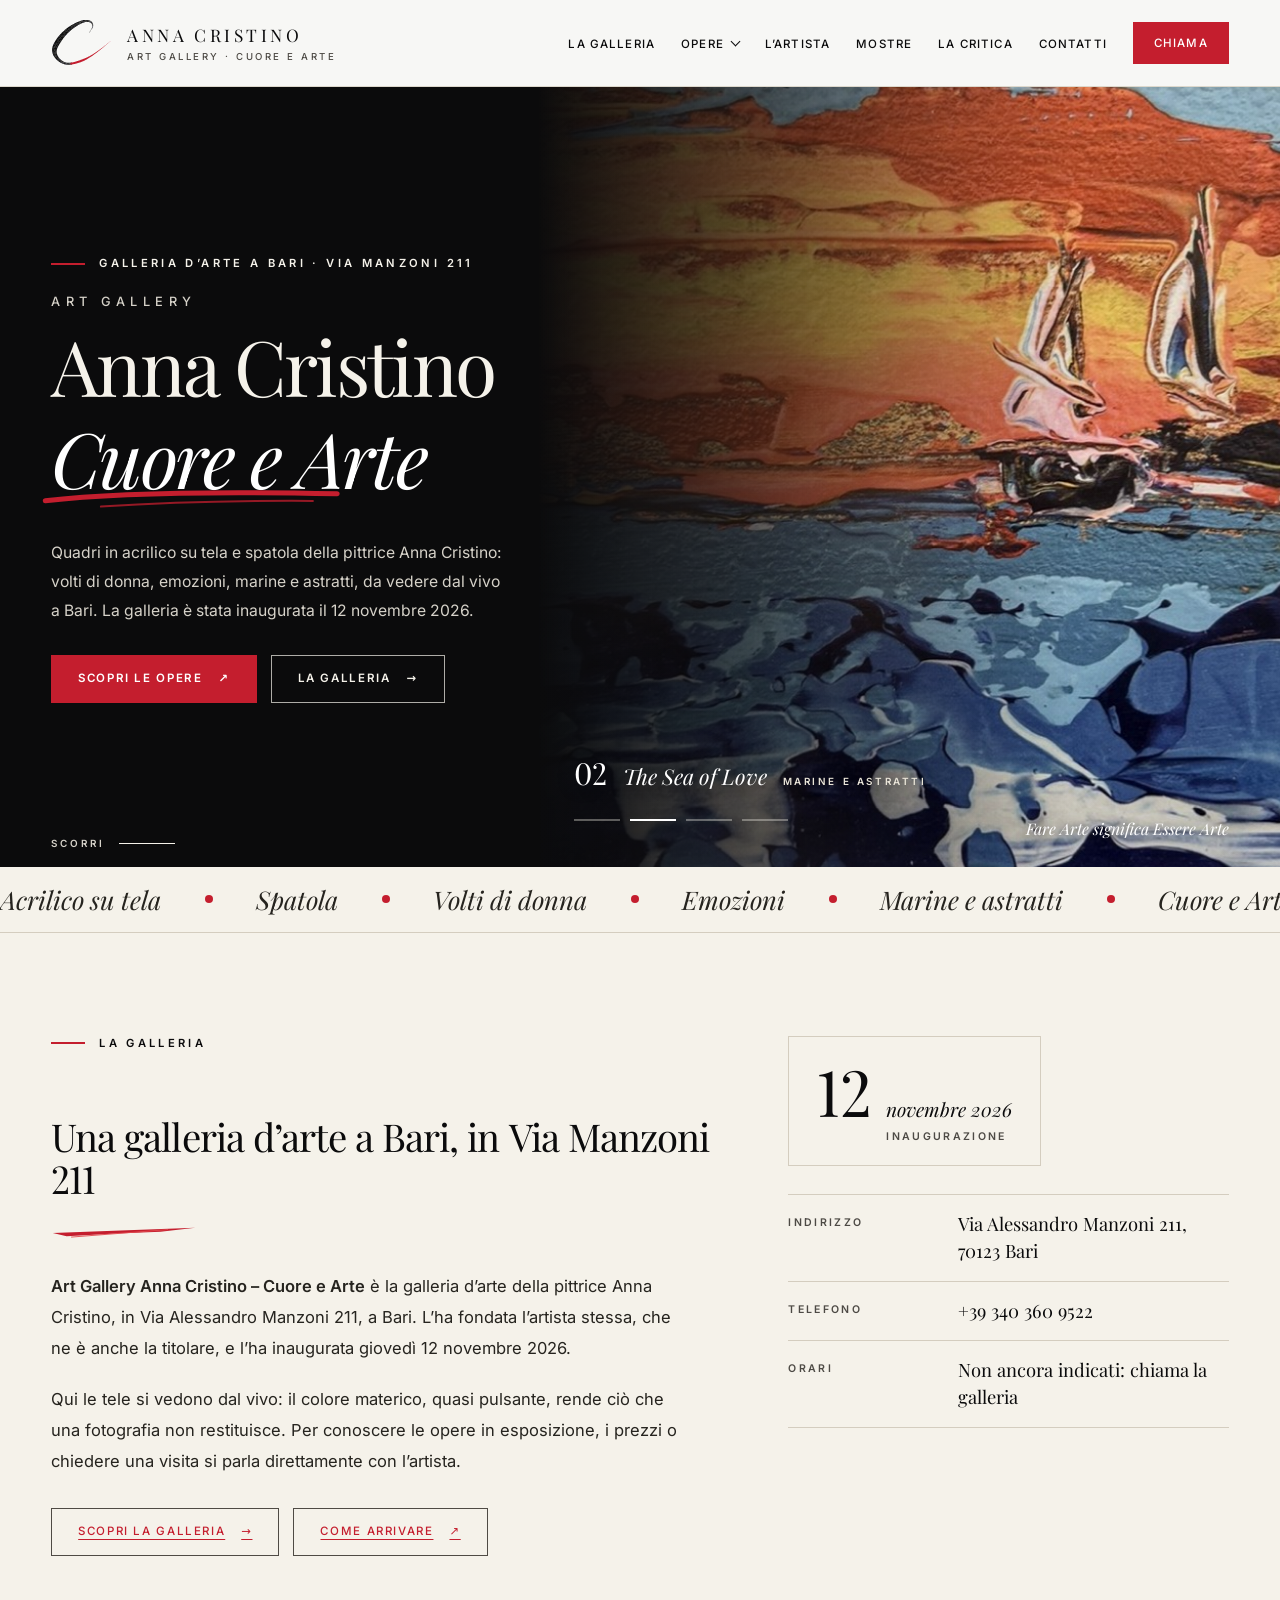
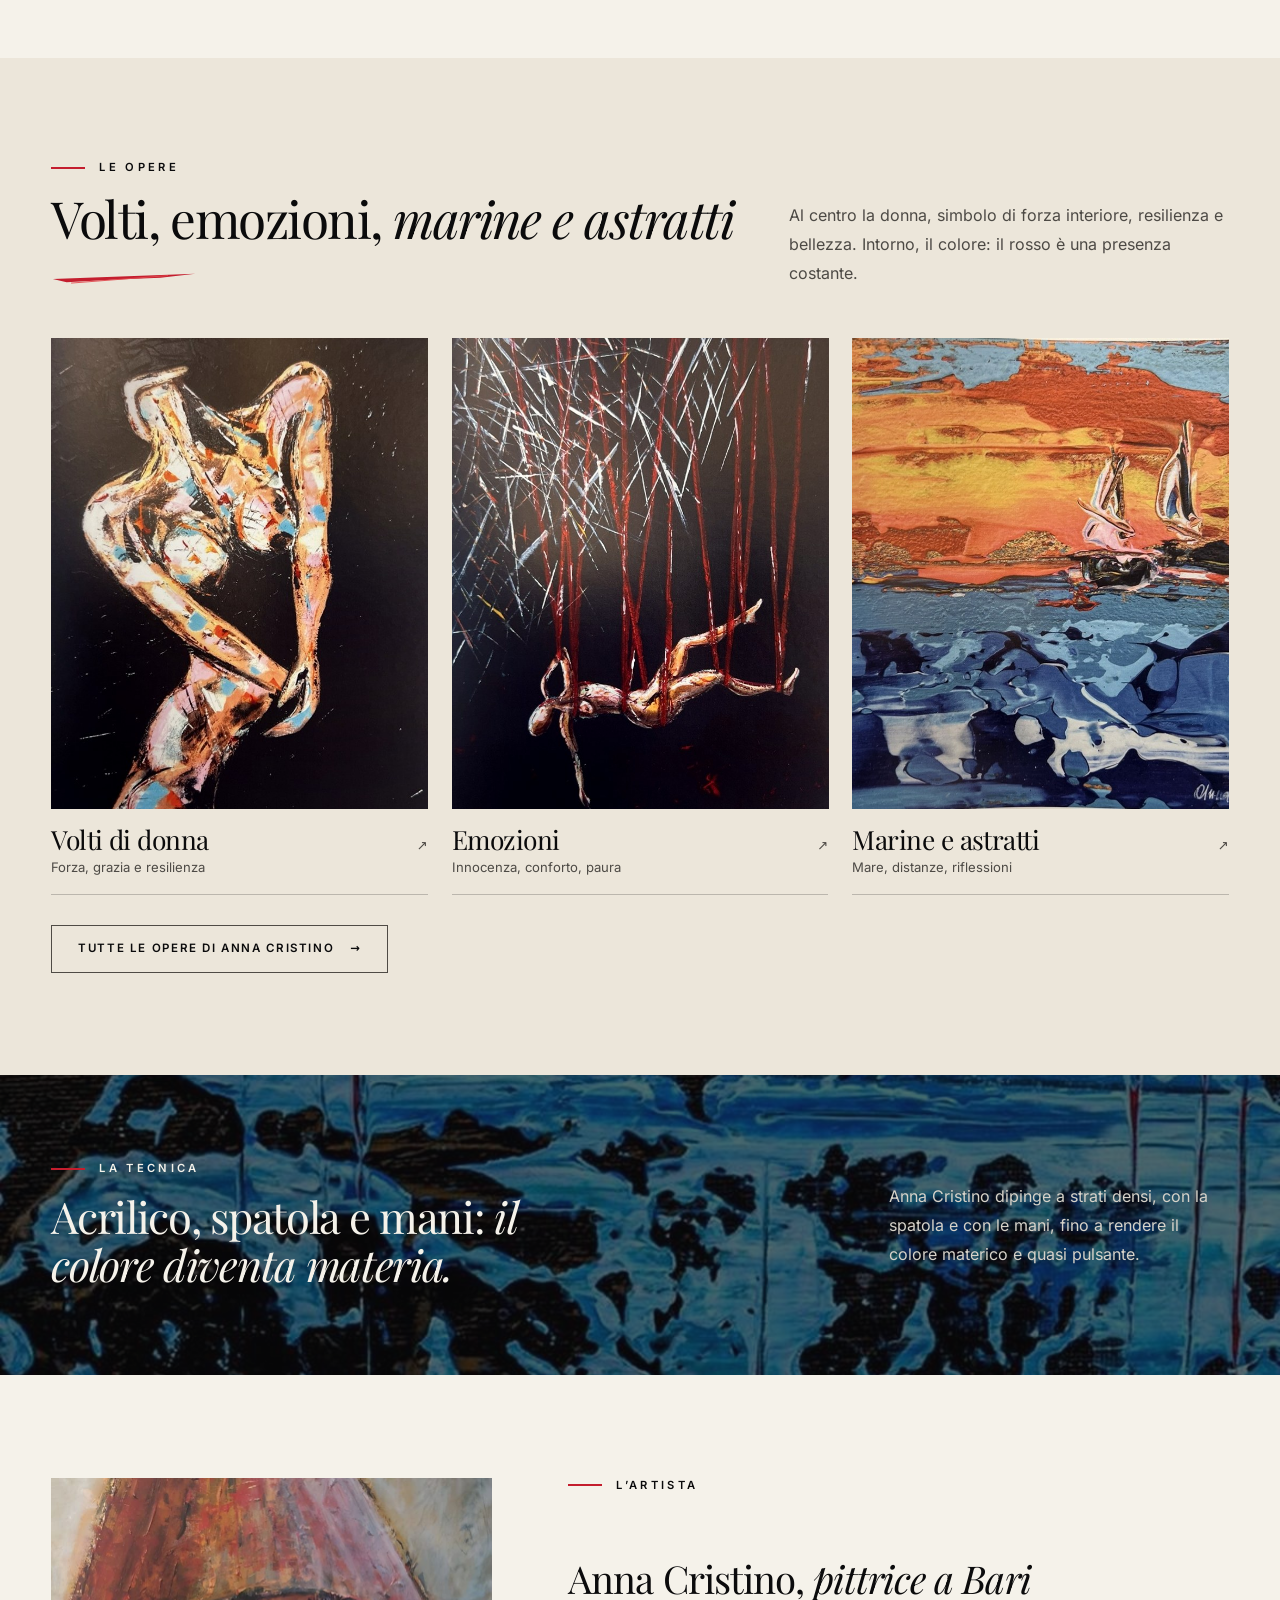
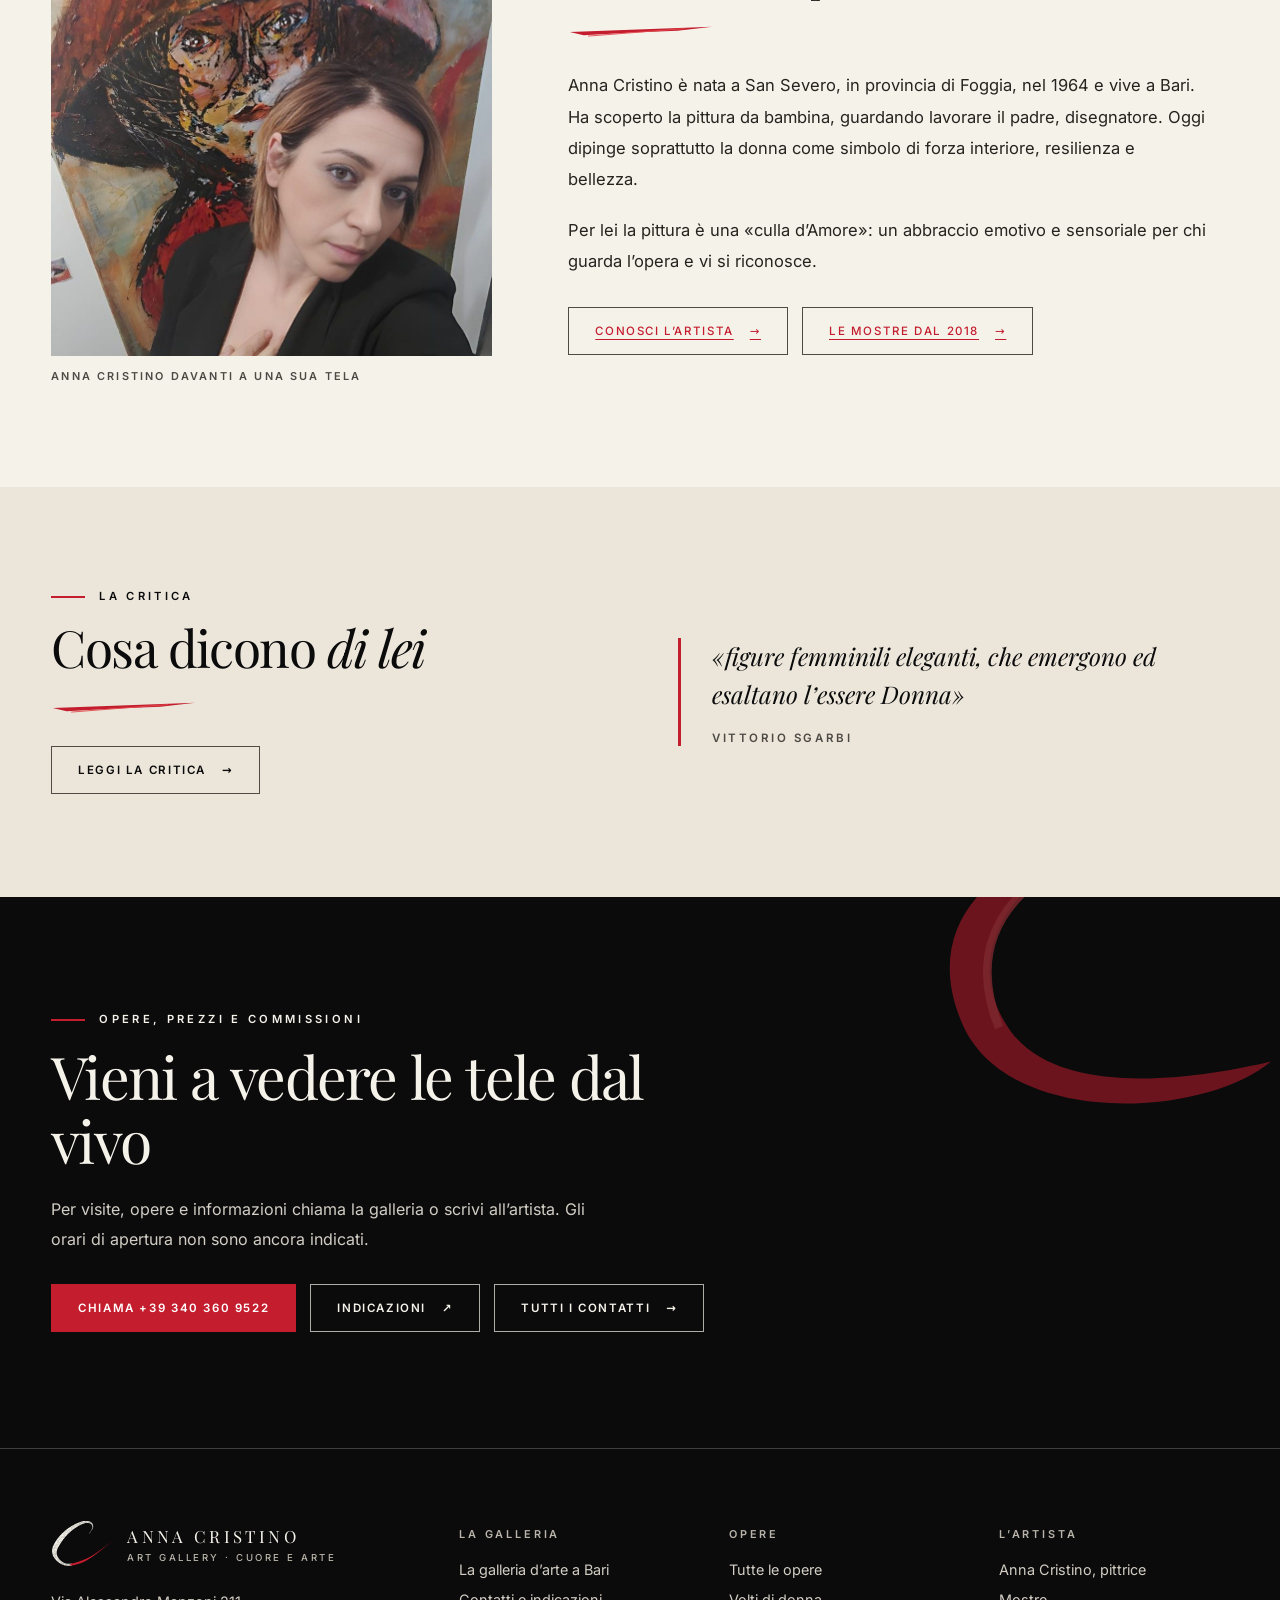
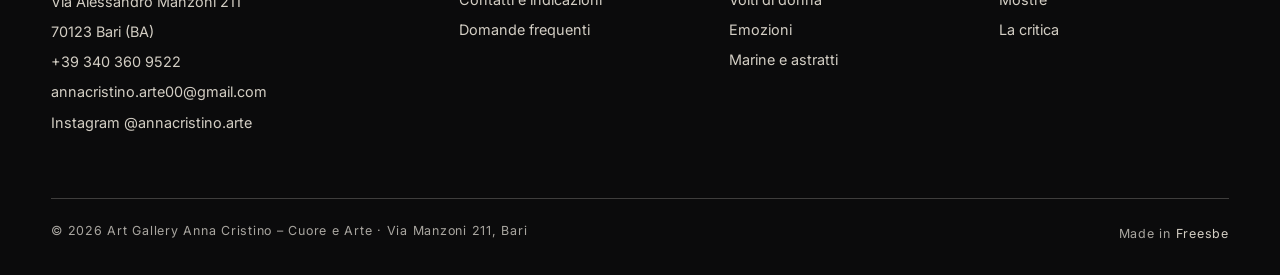
==== index.html @ a55ce93c "Sito Art Gallery Anna Cristino – Cuore e Arte Sito statico multipagina (HTML/CSS/JS) con hero animat" ====
<!doctype html>
<html lang="it"><head><meta charset="utf-8">
<meta name="viewport" content="width=device-width, initial-scale=1">
<title>Art Gallery Anna Cristino – Cuore e Arte | Galleria a Bari</title>
<meta name="description" content="Galleria d’arte in Via Manzoni 211 a Bari, inaugurata il 12 novembre 2026. Acrilici su tela e spatola di Anna Cristino da vedere dal vivo.">
<meta name="theme-color" content="#0B0B0C">
<link rel="icon" type="image/svg+xml" href="favicon.svg">
<link rel="preload" href="fonts/playfair-display-latin-400-normal.woff2" as="font" type="font/woff2" crossorigin>
<link rel="preload" href="fonts/inter-latin-400-normal.woff2" as="font" type="font/woff2" crossorigin>
<link rel="preload" as="image" href="img/anna-cristino-ad-lucem.jpg">
<meta property="og:type" content="website">
<meta property="og:locale" content="it_IT">
<meta property="og:site_name" content="Art Gallery Anna Cristino – Cuore e Arte">
<meta property="og:title" content="Art Gallery Anna Cristino – Cuore e Arte | Galleria a Bari">
<meta property="og:description" content="Galleria d’arte in Via Manzoni 211 a Bari, inaugurata il 12 novembre 2026. Acrilici su tela e spatola di Anna Cristino da vedere dal vivo.">
<link rel="stylesheet" href="style.css">
<script>document.documentElement.className+=" js"</script>
<script type="application/ld+json">{"@context":"https://schema.org","@type":"ArtGallery","name":"Art Gallery Anna Cristino – Cuore e Arte","alternateName":"Cuore e Arte","description":"Galleria d’arte in Via Manzoni 211 a Bari, inaugurata il 12 novembre 2026. Acrilici su tela e spatola di Anna Cristino da vedere dal vivo.","telephone":"+39 340 360 9522","email":"annacristino.arte00@gmail.com","address":{"@type":"PostalAddress","streetAddress":"Via Alessandro Manzoni 211","postalCode":"70123","addressLocality":"Bari","addressRegion":"BA","addressCountry":"IT"},"foundingDate":"2026-11-12","founder":{"@type":"Person","name":"Anna Cristino"},"sameAs":["https://www.instagram.com/annacristino.arte/"],"hasMap":"https://www.google.com/maps/search/?api=1&query=Art+Gallery+Anna+Cristino+Via+Alessandro+Manzoni+211+70123+Bari"}</script>
<script type="application/ld+json">{"@context":"https://schema.org","@type":"WebSite","name":"Art Gallery Anna Cristino – Cuore e Arte","inLanguage":"it-IT"}</script>
</head><body>
<a class="skip" href="#main">Vai al contenuto</a>
<header class="header"><div class="container nav"><a class="brand" href="index.html" aria-label="Art Gallery Anna Cristino – Cuore e Arte, home"><img src="img/logo-c-dark.svg" width="62" height="46" alt=""><span class="bt"><b>Anna Cristino</b><span>Art Gallery · Cuore e Arte</span></span></a><button class="burger" type="button" aria-controls="nav" aria-expanded="false" aria-label="Apri il menu"><span></span></button><nav id="nav" class="menu" aria-label="Navigazione principale"><ul><li><a href="la-galleria.html">La galleria</a></li><li class="has-sub"><a href="opere.html">Opere</a><ul class="sub"><li><a href="opere.html">Tutte le opere</a></li><li><a href="volti-di-donna.html">Volti di donna</a></li><li><a href="emozioni.html">Emozioni</a></li><li><a href="marine-e-astratti.html">Marine e astratti</a></li></ul></li><li><a href="anna-cristino-pittrice.html">L’artista</a></li><li><a href="mostre.html">Mostre</a></li><li><a href="critica.html">La critica</a></li><li><a href="contatti.html">Contatti</a></li><li><a class="btn btn-red btn-sm" href="tel:+393403609522">Chiama</a></li></ul></nav></div></header>
<main id="main"><section class="hero"><div class="hero-stage"><figure class="hs on" data-t="Ad Lucem" data-s="Emozioni" data-h="emozioni.html"><img src="img/anna-cristino-ad-lucem.jpg" width="1194" height="794" alt="«Ad Lucem», dipinto di Anna Cristino: figura sdraiata che attraversa nastri rossi, gialli, bianchi e azzurri su fondo nero" fetchpriority="high" decoding="async"style="object-position:50% 30%"></figure><figure class="hs" data-t="The Sea of Love" data-s="Marine e astratti" data-h="marine-e-astratti.html"><img src="img/anna-cristino-the-sea-of-love.jpg" width="896" height="896" alt="«The Sea of Love», dipinto di Anna Cristino: tramonto arancio con due vele su un mare blu a stesure materiche" loading="lazy" decoding="async"style="object-position:50% 50%"></figure><figure class="hs" data-t="Eva" data-s="Volti di donna" data-h="volti-di-donna.html"><img src="img/anna-cristino-eva.jpg" width="645" height="894" alt="«Eva», dipinto di Anna Cristino: figura femminile dalle braccia sollevate sopra il capo, con la pelle a macchie di colore, su fondo nero" loading="lazy" decoding="async"style="object-position:50% 16%"></figure><figure class="hs" data-t="Amanti" data-s="Emozioni" data-h="emozioni.html"><img src="img/anna-cristino-amanti.jpg" width="1264" height="840" alt="«Amanti», dipinto di Anna Cristino: due figure abbracciate su fondo azzurro attraversato da una banda rossa orizzontale" loading="lazy" decoding="async"style="object-position:58% 45%"></figure></div><div class="container"><div class="eyebrow">Galleria d’arte a Bari · Via Manzoni 211</div><h1><span class="ln h-pre"><span>Art Gallery</span></span> <span class="ln"><span>Anna Cristino</span></span> <span class="ln h-tag"><span>Cuore e Arte<svg class="hl" viewBox="0 0 300 20" preserveAspectRatio="none" aria-hidden="true" focusable="false"><path pathLength="1" d="M4 12 C62 4 152 3 296 8"/><path pathLength="1" d="M46 17 C112 12 190 11 258 13"/></svg></span></span></h1><p class="lede">Quadri in acrilico su tela e spatola della pittrice Anna Cristino: volti di donna, emozioni, marine e astratti, da vedere dal vivo a Bari. La galleria è stata inaugurata il 12 novembre 2026.</p><div class="actions"><a class="btn btn-red" href="opere.html">Scopri le opere <span aria-hidden="true">↗</span></a><a class="btn btn-light" href="la-galleria.html">La galleria <span aria-hidden="true">→</span></a></div></div><div class="hero-ui"><div class="hero-meta"><span class="hm-n" aria-hidden="true">01</span><span class="hm-t"><a href="emozioni.html">Ad Lucem</a></span><small class="hm-s">Emozioni</small></div><div class="hero-dots" role="group" aria-label="Opere in evidenza"><button class="hd on" type="button" aria-label="Mostra l’opera «Ad Lucem»" aria-current="true"><i></i></button><button class="hd" type="button" aria-label="Mostra l’opera «The Sea of Love»"><i></i></button><button class="hd" type="button" aria-label="Mostra l’opera «Eva»"><i></i></button><button class="hd" type="button" aria-label="Mostra l’opera «Amanti»"><i></i></button></div></div><div class="hero-cap">Fare Arte significa Essere Arte</div><a class="scroll-cue" href="#intro" aria-label="Scorri alla presentazione della galleria"><span>Scorri</span><i aria-hidden="true"></i></a></section><div class="ticker" aria-hidden="true"><div class="ticker-track"><span>Acrilico su tela</span><span>Spatola</span><span>Volti di donna</span><span>Emozioni</span><span>Marine e astratti</span><span>Cuore e Arte</span><span>Via Manzoni 211, Bari</span><span>Acrilico su tela</span><span>Spatola</span><span>Volti di donna</span><span>Emozioni</span><span>Marine e astratti</span><span>Cuore e Arte</span><span>Via Manzoni 211, Bari</span></div></div><section class="section" id="intro"><div class="container cols2 l"><div class="prose"><div class="eyebrow">La galleria</div><h2 class="h2" style="margin-bottom:6px">Una galleria d’arte a Bari, in Via Manzoni 211</h2><span class="brush" aria-hidden="true"></span><p style="margin-top:30px"><strong>Art Gallery Anna Cristino – Cuore e Arte</strong> è la galleria d’arte della pittrice Anna Cristino, in Via Alessandro Manzoni 211, a Bari. L’ha fondata l’artista stessa, che ne è anche la titolare, e l’ha inaugurata giovedì 12 novembre 2026.</p><p>Qui le tele si vedono dal vivo: il colore materico, quasi pulsante, rende ciò che una fotografia non restituisce. Per conoscere le opere in esposizione, i prezzi o chiedere una visita si parla direttamente con l’artista.</p><div class="actions"><a class="btn btn-dark" href="la-galleria.html">Scopri la galleria <span aria-hidden="true">→</span></a><a class="btn btn-dark" href="https://www.google.com/maps/dir/?api=1&destination=Art+Gallery+Anna+Cristino+Via+Alessandro+Manzoni+211+70123+Bari" target="_blank" rel="noopener">Come arrivare <span aria-hidden="true">↗</span></a></div></div><aside><div class="badge"><b>12</b><div><span>novembre 2026</span><small>Inaugurazione</small></div></div><dl class="facts" style="margin-top:28px"><div><dt>Indirizzo</dt><dd>Via Alessandro Manzoni 211, 70123 Bari</dd></div><div><dt>Telefono</dt><dd><a href="tel:+393403609522">+39 340 360 9522</a></dd></div><div><dt>Orari</dt><dd>Non ancora indicati: chiama la galleria</dd></div></dl></aside></div></section><section class="section sand"><div class="container"><div class="sh"><div><div class="eyebrow">Le opere</div><h2>Volti, emozioni, <i>marine e astratti</i></h2><span class="brush" aria-hidden="true"></span></div><p>Al centro la donna, simbolo di forza interiore, resilienza e bellezza. Intorno, il colore: il rosso è una presenza costante.</p></div><div class="tiles"><a class="tile" href="volti-di-donna.html"><div class="im"><img src="img/anna-cristino-eva.jpg" width="645" height="894" alt="«Eva», dipinto di Anna Cristino: figura femminile dalle braccia sollevate sopra il capo, con la pelle a macchie di colore, su fondo nero" loading="lazy" decoding="async"></div><div class="cap"><div><h3>Volti di donna</h3><span>Forza, grazia e resilienza</span></div><span class="arrow" aria-hidden="true">↗</span></div></a><a class="tile" href="emozioni.html"><div class="im"><img src="img/anna-cristino-legami.jpg" width="693" height="994" alt="«Legami», dipinto di Anna Cristino: figura sospesa a fili rossi, su fondo nero attraversato da segni bianchi" loading="lazy" decoding="async"></div><div class="cap"><div><h3>Emozioni</h3><span>Innocenza, conforto, paura</span></div><span class="arrow" aria-hidden="true">↗</span></div></a><a class="tile" href="marine-e-astratti.html"><div class="im"><img src="img/anna-cristino-the-sea-of-love.jpg" width="896" height="896" alt="«The Sea of Love», dipinto di Anna Cristino: tramonto arancio con due vele su un mare blu a stesure materiche" loading="lazy" decoding="async"></div><div class="cap"><div><h3>Marine e astratti</h3><span>Mare, distanze, riflessioni</span></div><span class="arrow" aria-hidden="true">↗</span></div></a></div><div class="actions"><a class="btn btn-dark" href="opere.html">Tutte le opere di Anna Cristino <span aria-hidden="true">→</span></a></div></div></section><section class="pause" style="background-image:url(img/texture/blu-stratificato.jpg);min-height:300px"><div class="container"><div><div class="eyebrow">La tecnica</div><h2 style="margin-top:16px">Acrilico, spatola e mani: <i>il colore diventa materia.</i></h2></div><p style="max-width:34ch;color:#d6d2c9;line-height:1.8">Anna Cristino dipinge a strati densi, con la spatola e con le mani, fino a rendere il colore materico e quasi pulsante.</p></div></section><section class="section"><div class="container cols2 r"><figure class="fig"><img src="img/anna-cristino-pittrice-davanti-a-un-suo-ritratto.jpg" width="883" height="960" alt="Anna Cristino davanti a una sua tela che ritrae un volto con un grande cappello rosso" loading="lazy" decoding="async"><figcaption>Anna Cristino davanti a una sua tela</figcaption></figure><div class="prose"><div class="eyebrow">L’artista</div><h2 class="h2" style="margin-bottom:6px">Anna Cristino, <i>pittrice a Bari</i></h2><span class="brush" aria-hidden="true"></span><p style="margin-top:30px">Anna Cristino è nata a San Severo, in provincia di Foggia, nel 1964 e vive a Bari. Ha scoperto la pittura da bambina, guardando lavorare il padre, disegnatore. Oggi dipinge soprattutto la donna come simbolo di forza interiore, resilienza e bellezza.</p><p>Per lei la pittura è una «culla d’Amore»: un abbraccio emotivo e sensoriale per chi guarda l’opera e vi si riconosce.</p><div class="actions"><a class="btn btn-dark" href="anna-cristino-pittrice.html">Conosci l’artista <span aria-hidden="true">→</span></a><a class="btn btn-dark" href="mostre.html">Le mostre dal 2018 <span aria-hidden="true">→</span></a></div></div></div></section><section class="section sand"><div class="container cols2" style="align-items:center"><div><div class="eyebrow">La critica</div><h2 class="h2" style="margin-bottom:6px">Cosa dicono <i>di lei</i></h2><span class="brush" aria-hidden="true"></span><div class="actions"><a class="btn btn-dark" href="critica.html">Leggi la critica <span aria-hidden="true">→</span></a></div></div><blockquote class="quote"><p>«figure femminili eleganti, che emergono ed esaltano l’essere Donna»</p><cite>Vittorio Sgarbi</cite></blockquote></div></section><section class="cta"><div class="container"><div class="eyebrow">Opere, prezzi e commissioni</div><h2>Vieni a vedere le tele dal vivo</h2><p>Per visite, opere e informazioni chiama la galleria o scrivi all’artista. Gli orari di apertura non sono ancora indicati.</p><div class="actions"><a class="btn btn-red" href="tel:+393403609522">Chiama +39 340 360 9522</a><a class="btn btn-light" href="https://www.google.com/maps/dir/?api=1&destination=Art+Gallery+Anna+Cristino+Via+Alessandro+Manzoni+211+70123+Bari" target="_blank" rel="noopener">Indicazioni <span aria-hidden="true">↗</span></a><a class="btn btn-light" href="contatti.html">Tutti i contatti <span aria-hidden="true">→</span></a></div></div></section></main>
<footer class="footer"><div class="container"><div class="fcols"><div><div class="fbrand"><img src="img/logo-c.svg" width="62" height="46" alt=""><div><b>Anna Cristino</b><span>Art Gallery · Cuore e Arte</span></div></div><address><p>Via Alessandro Manzoni 211<br>70123 Bari (BA)</p><a href="tel:+393403609522">+39 340 360 9522</a><a href="mailto:annacristino.arte00@gmail.com?subject=Richiesta%20informazioni%20-%20Art%20Gallery%20Anna%20Cristino">annacristino.arte00@gmail.com</a><a href="https://www.instagram.com/annacristino.arte/" rel="noopener" target="_blank">Instagram @annacristino.arte</a></address></div><div><h4>La galleria</h4><a href="la-galleria.html">La galleria d’arte a Bari</a><a href="contatti.html">Contatti e indicazioni</a><a href="domande-frequenti.html">Domande frequenti</a></div><div><h4>Opere</h4><a href="opere.html">Tutte le opere</a><a href="volti-di-donna.html">Volti di donna</a><a href="emozioni.html">Emozioni</a><a href="marine-e-astratti.html">Marine e astratti</a></div><div><h4>L’artista</h4><a href="anna-cristino-pittrice.html">Anna Cristino, pittrice</a><a href="mostre.html">Mostre</a><a href="critica.html">La critica</a></div></div><div class="fbottom"><span>© 2026 Art Gallery Anna Cristino – Cuore e Arte · Via Manzoni 211, Bari</span><span>Made in <a href="https://freesbe.it" rel="nofollow noopener" target="_blank">Freesbe</a></span></div></div></footer>
<script src="site.js" defer></script></body></html>
---- style.css ----
/* Art Gallery Anna Cristino – Cuore e Arte · stile condiviso (palette e componenti dal brand kit) */
@font-face{font-family:"Playfair Display";font-style:normal;font-weight:400;font-display:swap;src:url("fonts/playfair-display-latin-400-normal.woff2") format("woff2")}
@font-face{font-family:"Playfair Display";font-style:normal;font-weight:500;font-display:swap;src:url("fonts/playfair-display-latin-500-normal.woff2") format("woff2")}
@font-face{font-family:"Playfair Display";font-style:italic;font-weight:400;font-display:swap;src:url("fonts/playfair-display-latin-400-italic.woff2") format("woff2")}
@font-face{font-family:"Inter";font-style:normal;font-weight:400;font-display:swap;src:url("fonts/inter-latin-400-normal.woff2") format("woff2")}
@font-face{font-family:"Inter";font-style:normal;font-weight:500;font-display:swap;src:url("fonts/inter-latin-500-normal.woff2") format("woff2")}
@font-face{font-family:"Inter";font-style:normal;font-weight:600;font-display:swap;src:url("fonts/inter-latin-600-normal.woff2") format("woff2")}

:root{--black:#0B0B0C;--ivory:#F5F2EA;--ivory2:#ECE6DA;--paper:#F7F7F5;--red:#C41E2E;--red-d:#9b1624;--blue:#1E8ED6;--gold:#E6B330;--gray:#6E6E72;--ink:#26241f;--ink-soft:#4d4a45;--line:rgba(245,242,234,.22);--line-d:#d4cdbf;--serif:"Playfair Display",Georgia,"Times New Roman",serif;--sans:Inter,system-ui,-apple-system,"Segoe UI",Arial,sans-serif;--maxw:1380px;--gutter:clamp(20px,4vw,78px)}
*{box-sizing:border-box}
html{scroll-behavior:smooth;-webkit-text-size-adjust:100%}
body{margin:0;background:var(--ivory);color:var(--black);font-family:var(--sans);font-size:16px;line-height:1.6;-webkit-font-smoothing:antialiased;overflow-x:hidden;font-variant-numeric:lining-nums}
img{max-width:100%;height:auto;display:block}
a{color:inherit;text-decoration:none}
button{font:inherit;cursor:pointer}
:focus-visible{outline:3px solid var(--blue);outline-offset:3px}
.skip{position:absolute;left:-999px;top:8px;background:var(--black);color:var(--ivory);padding:10px 16px;z-index:200}
.skip:focus{left:8px}
.container{max-width:var(--maxw);margin:auto;padding-inline:var(--gutter)}
h1,h2,h3,h4{font-family:var(--serif);font-weight:400;margin:0;letter-spacing:-.02em;line-height:1.1;font-variant-numeric:lining-nums;font-feature-settings:"lnum" 1}
h1 i,h2 i{font-style:italic}
p{margin:0}
.eyebrow{display:flex;align-items:center;gap:14px;font:600 .7rem/1.4 var(--sans);letter-spacing:.3em;text-transform:uppercase}
.eyebrow:before{content:"";flex:none;width:34px;height:2px;background:var(--red)}
.brush{display:block;width:150px;height:21px;margin-top:20px;background:url(img/motifs/sottolineatura-rossa.svg) left center/contain no-repeat}

/* header */
.header{position:sticky;top:0;z-index:60;background:var(--paper);border-bottom:1px solid #ddd8cc}
.nav{display:flex;align-items:center;gap:28px;min-height:84px}
.brand{display:flex;align-items:center;gap:14px;flex:none}
.brand img{width:62px;height:46px}
.brand .bt{display:flex;flex-direction:column;line-height:1.15}
.brand .bt b{font:400 1.08rem var(--serif);letter-spacing:.2em;text-transform:uppercase}
.brand .bt span{margin-top:5px;font:500 .6rem var(--sans);letter-spacing:.26em;text-transform:uppercase;color:var(--ink-soft)}
.menu{margin-left:auto}
.menu ul{list-style:none;margin:0;padding:0;display:flex;align-items:center;gap:26px}
.menu a{font:500 .72rem var(--sans);letter-spacing:.1em;text-transform:uppercase}
.menu a:hover{color:var(--red)}
.menu a[aria-current="page"]{color:var(--red)}
.menu>ul>li{position:relative;padding:30px 0}
.menu>ul>li:last-child{padding:0}
.has-sub>a:after{content:"";display:inline-block;width:6px;height:6px;margin-left:8px;border-right:1.5px solid currentColor;border-bottom:1.5px solid currentColor;transform:translateY(-3px) rotate(45deg)}
.menu .sub{position:absolute;top:100%;left:-18px;min-width:230px;background:var(--paper);border:1px solid #ddd8cc;border-top:2px solid var(--red);padding:8px 0;display:none;flex-direction:column;align-items:stretch;gap:0;list-style:none;margin:0}
.menu .has-sub:hover .sub,.menu .has-sub:focus-within .sub{display:block}
.sub li{padding:0!important}
.sub a{display:block;padding:12px 22px;letter-spacing:.06em}
.burger{display:none;margin-left:auto;width:48px;height:48px;border:1px solid #cfc9bd;background:none;position:relative}
.burger span,.burger span:before,.burger span:after{position:absolute;left:13px;right:13px;height:2px;background:var(--black);content:""}
.burger span{top:23px}.burger span:before{top:-7px;left:0;right:0}.burger span:after{top:7px;left:0;right:0}

/* buttons */
.btn{display:inline-flex;align-items:center;justify-content:center;gap:16px;min-height:48px;padding:15px 26px;border:1px solid transparent;font:600 .72rem/1 var(--sans);letter-spacing:.14em;text-transform:uppercase;transition:background .2s,border-color .2s,transform .2s,color .2s}
.btn:hover{transform:translateY(-2px)}
.btn-red{background:var(--red);color:#fff}.btn-red:hover{background:var(--red-d)}
.btn-light{border-color:rgba(245,242,234,.7);color:var(--ivory)}.btn-light:hover{background:rgba(245,242,234,.1)}
.btn-dark{border-color:#4f4b45;color:var(--black)}.btn-dark:hover{background:rgba(11,11,12,.06)}
.btn-sm{min-height:42px;padding:12px 20px}
.actions{display:flex;flex-wrap:wrap;gap:14px;margin-top:30px}

/* hero home */
.hero{position:relative;overflow:hidden;background:var(--black);color:var(--ivory);min-height:clamp(580px,62vw,780px);display:flex}
.hero:before{content:"";position:absolute;inset:0;z-index:2;background:linear-gradient(90deg,#0B0B0C 0%,#0B0B0C 42%,rgba(11,11,12,.72) 54%,rgba(11,11,12,.04) 84%)}
.hero .container{width:100%;position:relative;z-index:4;display:flex;flex-direction:column;justify-content:center;align-items:flex-start;padding-block:96px 90px}
.hero h1{margin:22px 0 0;max-width:11ch;font-size:clamp(2.8rem,6vw,5.5rem);letter-spacing:-.035em;line-height:1.02}
.hero .h-pre{display:block;margin-bottom:14px;font:500 clamp(.8rem,1vw,.95rem)/1.3 var(--sans);letter-spacing:.42em;text-transform:uppercase;color:#d6d2c9}
.hero .h-tag{display:block;margin-top:10px;font-style:italic;color:#fff}
.hero .lede{max-width:46ch;margin-top:26px;color:#d6d2c9;font-size:clamp(.98rem,1.2vw,1.1rem);line-height:1.85}
.hero-cap{position:absolute;z-index:4;right:var(--gutter);bottom:28px;font:italic 400 1rem var(--serif);color:#fff;text-shadow:0 1px 14px rgba(0,0,0,.8)}

/* hero pagine interne */
.phero{position:relative;overflow:hidden;background:var(--black);color:var(--ivory);padding:clamp(40px,5vw,72px) 0 clamp(56px,7vw,104px)}
.phero .tex{position:absolute;inset:0;background-size:cover;background-position:center;opacity:.34}
.phero:before{content:"";position:absolute;inset:0;z-index:1;background:linear-gradient(90deg,rgba(11,11,12,.97) 0%,rgba(11,11,12,.82) 48%,rgba(11,11,12,.3) 100%)}
.phero:after{content:"";position:absolute;z-index:1;right:-60px;bottom:-14px;width:46%;height:70px;background:url(img/motifs/traccia-rossa-lunga.svg) right center/contain no-repeat;opacity:.9}
.phero .container{position:relative;z-index:2}
.crumbs{margin-bottom:clamp(34px,5vw,60px);font:500 .7rem var(--sans);letter-spacing:.14em;text-transform:uppercase;color:#b9b4a9}
.crumbs ol{list-style:none;display:flex;flex-wrap:wrap;gap:8px;margin:0;padding:0}
.crumbs li+li:before{content:"/";margin-right:8px;opacity:.5}
.crumbs a:hover{color:#fff;text-decoration:underline;text-underline-offset:4px}
.phero h1{margin-top:22px;max-width:19ch;font-size:clamp(2.3rem,5vw,4.5rem);letter-spacing:-.03em;line-height:1.05}
.phero .lede{max-width:58ch;margin-top:24px;color:#d6d2c9;font-size:clamp(1rem,1.3vw,1.14rem);line-height:1.85}

/* sezioni */
.section{padding:clamp(64px,8vw,120px) 0}
.dark{background:var(--black);color:var(--ivory)}
.sand{background:var(--ivory2)}
.sh{display:flex;justify-content:space-between;align-items:flex-end;gap:32px;margin-bottom:clamp(32px,4vw,52px)}
.sh h2,.h2{font-size:clamp(2rem,4vw,3.5rem);margin-top:14px;letter-spacing:-.03em}
.sh p{max-width:44ch;color:var(--ink-soft);line-height:1.8}
.dark .sh p{color:#c9c4b9}
.prose p{max-width:64ch;margin-bottom:1.15em;font-size:1.03rem;line-height:1.9;color:var(--ink)}
.prose p:last-child{margin-bottom:0}
.prose h2{font-size:clamp(1.8rem,3vw,2.7rem);margin:0 0 22px;letter-spacing:-.025em}
.prose h2:not(:first-child){margin-top:clamp(40px,5vw,64px)}
.prose a,.link{color:var(--red);font-weight:500;text-decoration:underline;text-underline-offset:4px;text-decoration-thickness:1px}
.prose a:hover,.link:hover{text-decoration-thickness:2px}
.dark .prose p{color:#d2cec5}
.dark .prose a,.dark .link{color:#ff7d86}
.cols2{display:grid;grid-template-columns:1fr 1fr;gap:clamp(32px,6vw,96px);align-items:start}
.cols2.l{grid-template-columns:1.2fr .8fr}
.cols2.r{grid-template-columns:.8fr 1.2fr}
.sticky{position:sticky;top:116px;align-self:start}
.fig{margin:0}
.fig img{width:100%}
.fig figcaption,.cap-s{padding-top:12px;font:600 .68rem/1.5 var(--sans);letter-spacing:.2em;text-transform:uppercase;color:var(--ink-soft)}
.dark .fig figcaption{color:#b9b4a9}

/* tiles serie */
.tiles{display:grid;grid-template-columns:repeat(3,1fr);gap:24px}
.tile{display:block;min-width:0}
.tile .im{aspect-ratio:4/5;overflow:hidden;background:#161618}
.tile .im img{width:100%;height:100%;object-fit:cover;transition:transform .6s}
.tile:hover .im img{transform:scale(1.04)}
.tile .cap{display:flex;justify-content:space-between;align-items:baseline;gap:16px;padding:16px 0 14px;border-bottom:1px solid #bbb6ad}
.tile h3{font-size:1.65rem}
.tile .cap span{font-size:.82rem;color:var(--ink-soft)}
.tile .arrow{flex:none;color:var(--red);font-size:1.4rem}
.dark .tile .cap{border-color:var(--line)}.dark .tile .cap span{color:#b9b4a9}

/* gallerie */
.masonry{columns:3 300px;column-gap:24px}
.m{break-inside:avoid;margin:0 0 28px}
.m a{display:block;cursor:zoom-in;background:#161618;overflow:hidden}
.m img{width:100%;height:auto;transition:transform .6s}
.m a:hover img{transform:scale(1.03)}
.m figcaption{padding-top:10px;font-size:.84rem;line-height:1.5;color:var(--ink-soft)}
.dark .m figcaption{color:#b9b4a9}

/* bande texture (pause narrative) */
.bands{display:grid;grid-template-columns:repeat(3,1fr)}
.bands.b2{grid-template-columns:repeat(2,1fr)}
.band{position:relative;display:flex;flex-direction:column;justify-content:flex-end;min-height:300px;padding:30px;color:#fff;background:#111 center/cover no-repeat;overflow:hidden}
.band:before{content:"";position:absolute;inset:0;background:linear-gradient(0deg,rgba(0,0,0,.74),rgba(0,0,0,.06) 72%)}
.band>*{position:relative}
.band small{font:600 .68rem var(--sans);letter-spacing:.3em;text-transform:uppercase;color:#e9e4d8}
.band h3{margin-top:10px;font-size:clamp(1.5rem,2.2vw,2rem)}
.band .arrow{margin-top:14px;font-size:1.3rem}
.band:hover{filter:brightness(1.08)}
.pause{position:relative;display:flex;align-items:center;min-height:240px;background:#0B0B0C center/cover no-repeat;color:var(--ivory)}
.pause:before{content:"";position:absolute;inset:0;background:rgba(11,11,12,.6)}
.pause .container{width:100%;position:relative;display:flex;flex-wrap:wrap;justify-content:space-between;align-items:center;gap:28px 40px;padding-block:56px}
.pause h2{max-width:22ch;font-size:clamp(1.8rem,3.4vw,3rem);letter-spacing:-.03em}
.banner img{width:100%;max-height:640px;object-fit:cover}

/* citazioni */
.quote{margin:0;padding-left:clamp(18px,2.4vw,32px);border-left:3px solid var(--red)}
.quote p{font:italic 400 clamp(1.2rem,1.9vw,1.6rem)/1.55 var(--serif);max-width:44ch}
.quote cite{display:block;margin-top:16px;font:600 .72rem/1.4 var(--sans);font-style:normal;letter-spacing:.22em;text-transform:uppercase;color:var(--ink-soft)}
.dark .quote cite{color:#b9b4a9}
.quote.sm p{font-size:clamp(1.1rem,1.5vw,1.35rem)}

/* schede dati */
.facts{margin:0;border-top:1px solid var(--line-d)}
.facts div{display:grid;grid-template-columns:150px 1fr;gap:20px;padding:16px 0;border-bottom:1px solid var(--line-d)}
.facts dt{padding-top:5px;font:600 .66rem/1.4 var(--sans);letter-spacing:.22em;text-transform:uppercase;color:var(--ink-soft)}
.facts dd{margin:0;font:400 1.15rem/1.45 var(--serif)}
.dark .facts,.dark .facts div{border-color:var(--line)}.dark .facts dt{color:#b9b4a9}
.cards{display:grid;grid-template-columns:repeat(2,1fr);gap:0 clamp(24px,5vw,80px)}
.card{padding:26px 0 30px;border-top:1px solid var(--line-d)}
.card h3{margin-bottom:10px;font-size:1.5rem}
.card p{max-width:46ch;color:var(--ink-soft);line-height:1.8}
.dark .card{border-color:var(--line)}.dark .card p{color:#c9c4b9}
.badge{display:inline-flex;align-items:baseline;gap:14px;padding:22px 28px;border:1px solid var(--line-d)}
.badge b{font:400 clamp(2.6rem,5vw,4rem)/1 var(--serif);font-variant-numeric:lining-nums}
.badge span{font:italic 400 1.2rem var(--serif)}
.badge small{display:block;margin-top:6px;font:600 .66rem var(--sans);letter-spacing:.22em;text-transform:uppercase;color:var(--ink-soft)}
.dark .badge{border-color:var(--line)}.dark .badge small{color:#b9b4a9}

/* timeline */
.tl{list-style:none;margin:0;padding:0;border-top:1px solid var(--line)}
.tl li{display:grid;grid-template-columns:minmax(130px,300px) 1fr;gap:clamp(18px,4vw,64px);padding:30px 0;border-bottom:1px solid var(--line)}
.tl .yr{font:400 clamp(1.5rem,2.6vw,2.2rem)/1.15 var(--serif);white-space:nowrap;font-variant-numeric:lining-nums}
.tl .yr:before{content:"";display:inline-block;width:9px;height:9px;margin-right:14px;border-radius:50%;background:var(--red);vertical-align:middle;transform:translateY(-3px)}
.tl h3{font-size:clamp(1.3rem,2vw,1.7rem)}
.tl p{margin-top:8px;color:#c9c4b9;max-width:60ch}

/* faq */
.faq-list{max-width:900px}
.faq-list article{padding:28px 0;border-top:1px solid var(--line-d)}
.faq-list h2{font-size:clamp(1.3rem,2vw,1.65rem)}
.faq-list p{margin-top:12px;max-width:64ch;color:var(--ink);line-height:1.85}

/* contatti */
.contact-grid{display:grid;grid-template-columns:repeat(2,1fr);gap:0 clamp(24px,5vw,80px)}
.contact-grid .item{padding:26px 0;border-top:1px solid var(--line-d)}
.contact-grid small{display:block;margin-bottom:10px;font:600 .66rem var(--sans);letter-spacing:.24em;text-transform:uppercase;color:var(--ink-soft)}
.contact-grid .v{font:400 clamp(1.15rem,1.7vw,1.5rem)/1.35 var(--serif);overflow-wrap:anywhere}
.contact-grid a.v:hover{color:var(--red)}
.contact-grid p{margin-top:8px;color:var(--ink-soft);font-size:.92rem}

/* cta finale */
.cta{position:relative;overflow:hidden;background:var(--black);color:var(--ivory)}
.cta:before{content:"";position:absolute;right:-150px;top:-90px;width:640px;height:330px;background:url(img/motifs/arco-rosso.svg) center/contain no-repeat;opacity:.55}
.cta .container{position:relative;padding-block:clamp(72px,9vw,124px)}
.cta h2{max-width:20ch;margin-top:16px;font-size:clamp(2.1rem,4.6vw,4rem);letter-spacing:-.03em}
.cta p{max-width:54ch;margin-top:22px;color:#d2cec5;line-height:1.85}

/* footer */
.footer{background:var(--black);color:var(--ivory);border-top:1px solid var(--line);padding:72px 0 28px}
.fcols{display:grid;grid-template-columns:1.6fr 1fr 1fr 1fr;gap:40px}
.fbrand{display:flex;align-items:center;gap:14px;margin-bottom:20px}
.fbrand img{width:62px;height:46px}
.fbrand b{display:block;font:400 1.05rem var(--serif);letter-spacing:.2em;text-transform:uppercase}
.fbrand span{display:block;margin-top:5px;font:500 .6rem var(--sans);letter-spacing:.26em;text-transform:uppercase;color:#b9b4a9}
.footer h4{margin:6px 0 14px;font:600 .68rem var(--sans);letter-spacing:.26em;text-transform:uppercase;color:#b9b4a9}
.footer a,.footer p{display:block;margin:0;color:#d3cec4;font-size:.9rem;line-height:2.1}
.footer a:hover{color:#fff;text-decoration:underline;text-underline-offset:4px}
.footer address{font-style:normal}
.fbottom{display:flex;flex-wrap:wrap;justify-content:space-between;gap:12px 24px;margin-top:60px;padding-top:22px;border-top:1px solid var(--line);font-size:.78rem;letter-spacing:.06em;color:#a9a6a0}
.fbottom a{display:inline;font-size:inherit;color:#d3cec4}

/* lightbox */
.lb{position:fixed;inset:0;z-index:90;display:flex;flex-direction:column;align-items:center;justify-content:center;padding:64px 16px 28px;background:rgba(5,5,7,.95)}
.lb[hidden]{display:none}
.lb img{max-width:min(96vw,1500px);max-height:calc(100vh - 150px);width:auto;height:auto;object-fit:contain}
.lb-cap{min-height:1em;margin-top:14px;font:500 .7rem/1.4 var(--sans);letter-spacing:.2em;text-transform:uppercase;color:#c9c4b9;text-align:center}
.lb button{position:absolute;width:48px;height:48px;background:none;border:1px solid var(--line);color:var(--ivory);font:300 1.7rem/1 var(--sans);transition:border-color .2s,background .2s}
.lb button:hover{border-color:var(--ivory);background:rgba(245,242,234,.08)}
.lb-close{top:14px;right:14px}
.lb-prev,.lb-next{top:50%;transform:translateY(-50%)}
.lb-prev{left:14px}.lb-next{right:14px}

/* tablet / mobile */
@media(max-width:1080px){
  .burger{display:block}
  .menu{position:absolute;left:0;right:0;top:100%;display:none;max-height:calc(100vh - 84px);overflow:auto;padding:6px var(--gutter) 26px;background:var(--paper);border-bottom:1px solid #ddd8cc;margin:0}
  .menu.open{display:block}
  .menu ul{flex-direction:column;align-items:stretch;gap:0}
  .menu>ul>li,.menu>ul>li:last-child{padding:0;border-bottom:1px solid #e4dfd3}
  .menu a{display:block;padding:16px 0;font-size:.78rem}
  .menu>ul>li:last-child{border:0;padding-top:18px}
  .menu .btn{display:inline-flex;padding:15px 26px}
  .has-sub>a:after{display:none}
  .menu .sub{position:static;display:block;border:0;padding:0 0 10px 16px;min-width:0;background:none}
  .sub a{padding:10px 0;font-size:.74rem;color:var(--ink-soft)}
}
@media(max-width:960px){
  .hero:before{background:linear-gradient(90deg,#0B0B0C 0%,#0B0B0C 32%,rgba(11,11,12,.8) 48%,rgba(11,11,12,.1) 88%)}
  .cols2,.cols2.l,.cols2.r{grid-template-columns:1fr}
  .sticky{position:static}
  .tiles{grid-template-columns:1fr 1fr}
  .bands,.bands.b2{grid-template-columns:1fr}
  .band{min-height:200px}
  .fcols{grid-template-columns:1fr 1fr}
  .fcols>div:first-child{grid-column:1/-1}
  .sh{display:block}.sh p{margin-top:18px}
  .cards,.contact-grid{grid-template-columns:1fr}
}
@media(max-width:650px){
  .nav{min-height:74px}
  .brand img{width:52px;height:39px}
  .brand .bt b{font-size:.92rem;letter-spacing:.16em}
  .brand .bt span{font-size:.54rem;letter-spacing:.2em}
  .menu{max-height:calc(100vh - 74px)}
  .hero{min-height:640px;align-items:flex-end}
  .hero:before{background:linear-gradient(0deg,rgba(11,11,12,.95) 0%,rgba(11,11,12,.7) 46%,rgba(11,11,12,.12) 100%)}
  .hero .container{padding-block:80px 118px}
  .hero-cap{display:none}
  .tiles{grid-template-columns:1fr}
  .masonry{columns:1}
  .facts div{grid-template-columns:1fr;gap:4px}
  .tl li{grid-template-columns:1fr;gap:10px}
  .tl .yr{white-space:normal}
  .lb-prev,.lb-next{top:auto;bottom:14px;transform:none}
  .pause .container{display:block}.pause .btn{margin-top:24px}
  .fcols{grid-template-columns:1fr 1fr}
}
@media(prefers-reduced-motion:reduce){html{scroll-behavior:auto}.btn,.tile .im img,.m img{transition:none}}

/* trittico */
.trip3{display:grid;grid-template-columns:repeat(3,1fr);gap:24px}
.trip .m,.trip3 .m{margin:0 0 24px}
@media(max-width:650px){.trip3{grid-template-columns:1fr}}
.contact-grid a.v[href^="mailto"]{font:500 clamp(.98rem,1.25vw,1.1rem)/1.45 var(--sans);overflow-wrap:anywhere}


/* =====================================================================
   ANIMAZIONI
   ===================================================================== */
::selection{background:var(--red);color:#fff}
@view-transition{navigation:auto}
::view-transition-old(root),::view-transition-new(root){animation-duration:.4s}
.header{view-transition-name:site-header;transition:box-shadow .35s}
.header .nav{transition:min-height .35s}
.header.scrolled{box-shadow:0 10px 30px rgba(11,11,12,.09)}
.header.scrolled .nav{min-height:68px}
.header:after{content:"";position:absolute;left:0;right:0;bottom:-1px;height:3px;background:var(--red);transform-origin:0 50%;transform:scaleX(var(--sp,0));pointer-events:none}

@keyframes rise{from{opacity:0;transform:translate3d(0,24px,0)}}
@keyframes lnUp{from{transform:translate3d(0,108%,0)}}
@keyframes draw{from{transform:scaleX(0)}}
@keyframes sweep{from{clip-path:inset(0 100% 0 0)}to{clip-path:inset(0 0 0 0)}}
@keyframes sweepR{from{clip-path:inset(0 0 0 100%)}to{clip-path:inset(0 0 0 0)}}
@keyframes wipe{0%{clip-path:polygon(0 0,0 0,-18% 100%,0 100%)}85%{clip-path:polygon(0 0,118% 0,100% 100%,0 100%)}100%{clip-path:polygon(0 0,100% 0,100% 100%,0 100%)}}
@keyframes kb{from{transform:scale(1.17) translate3d(1.6%,.6%,0)}to{transform:scale(1.05) translate3d(0,0,0)}}
@keyframes dotfill{from{transform:scaleX(0)}to{transform:scaleX(1)}}
@keyframes metaIn{from{opacity:0;transform:translate3d(0,12px,0)}}
@keyframes cue{0%{transform:translateX(-101%)}55%,100%{transform:translateX(101%)}}
@keyframes subIn{from{opacity:0;transform:translate3d(0,8px,0)}}
@keyframes tick{to{transform:translate3d(-50%,0,0)}}
@keyframes drift{from{transform:rotate(-3deg) translate3d(0,0,0)}to{transform:rotate(3deg) translate3d(-14px,10px,0)}}
@keyframes lbIn{from{opacity:0}}
@keyframes lbImg{from{opacity:0;transform:scale(.965)}}
@keyframes texIn{from{opacity:0;transform:scale(1.14)}}

/* hero home */
.hero-stage{position:absolute;top:-6%;right:-24px;width:calc(58% + 24px);height:112%;z-index:0;overflow:hidden;background:#0B0B0C;will-change:transform;transform:translate3d(var(--mx,0px),calc(var(--py,0px) + var(--my,0px)),0)}
.hero-stage:after{content:"";position:absolute;inset:auto 0 0 0;height:36%;pointer-events:none;background:linear-gradient(0deg,rgba(0,0,0,.62),transparent)}
.hs{position:absolute;inset:0;margin:0;opacity:0;visibility:hidden;overflow:hidden}
.hs img{width:100%;height:100%;object-fit:cover;will-change:transform}
.hs.prev{opacity:1;visibility:visible;z-index:1}
.hs.on{opacity:1;visibility:visible;z-index:2;animation:wipe 1.5s cubic-bezier(.76,0,.24,1) backwards}
.hs.on img,.hs.prev img{animation:kb 9s cubic-bezier(.2,.6,.3,1) forwards}

.hero .eyebrow{animation:rise 1s cubic-bezier(.2,.7,.2,1) .25s backwards}
.hero .eyebrow:before,.phero .eyebrow:before{transform-origin:left;animation:draw .9s cubic-bezier(.2,.7,.2,1) .35s backwards}
.ln{display:block;overflow:hidden;padding:.05em .14em .1em;margin:-.05em -.14em -.1em}
.hero h1 .ln:not(.h-pre){margin-bottom:-.1em}
.ln>span{display:block;animation:lnUp 1.1s cubic-bezier(.2,.8,.2,1) backwards}
.hero h1 .ln:nth-child(1)>span{animation-delay:.4s}
.hero h1 .ln:nth-child(2)>span{animation-delay:.55s}
.hero h1 .ln:nth-child(3)>span{animation-delay:.72s}
.hero .lede{animation:rise 1s cubic-bezier(.2,.7,.2,1) .95s backwards}
.hero .actions{animation:rise 1s cubic-bezier(.2,.7,.2,1) 1.1s backwards}

.hero-ui{position:absolute;z-index:4;left:calc(42% + 36px);bottom:36px;display:grid;gap:16px;color:#fff;animation:rise 1s cubic-bezier(.2,.7,.2,1) 1.4s backwards}
.hero-meta{display:flex;flex-wrap:wrap;align-items:baseline;gap:6px 16px;text-shadow:0 1px 16px rgba(0,0,0,.7)}
.hero-meta.sw{animation:metaIn .8s cubic-bezier(.2,.7,.2,1)}
.hm-n{font:400 1.9rem/1 var(--serif);font-variant-numeric:lining-nums}
.hm-t a{font:italic 400 1.35rem/1.2 var(--serif)}
.hm-t a:hover{text-decoration:underline;text-underline-offset:5px}
.hm-s{font:600 .62rem/1.4 var(--sans);letter-spacing:.26em;text-transform:uppercase;color:#e9e4d8}
.hero-dots{display:flex;gap:10px}
.hd{position:relative;width:46px;height:22px;padding:0;border:0;background:none}
.hd:before{content:"";position:absolute;left:0;right:0;top:10px;height:2px;background:rgba(245,242,234,.35)}
.hd i{position:absolute;left:0;right:0;top:10px;height:2px;background:#fff;transform-origin:left;transform:scaleX(0)}
.hd:hover:before{background:rgba(245,242,234,.7)}
.hd.on i{animation:dotfill 5.6s linear .7s forwards}
.hero.hov .hd.on i,.hero.off .hd.on i,.hero.off .hs img{animation-play-state:paused}
.hero-cap{animation:rise 1s cubic-bezier(.2,.7,.2,1) 1.5s backwards}
.scroll-cue{position:absolute;z-index:4;left:max(var(--gutter),calc((100% - var(--maxw))/2 + var(--gutter)));bottom:18px;display:flex;align-items:center;gap:14px;font:600 .62rem/1 var(--sans);letter-spacing:.3em;text-transform:uppercase;color:#d6d2c9;animation:rise 1s cubic-bezier(.2,.7,.2,1) 1.7s backwards}
.scroll-cue i{position:relative;display:block;width:56px;height:1px;overflow:hidden;background:rgba(245,242,234,.32)}
.scroll-cue i:after{content:"";position:absolute;inset:0;background:var(--ivory);animation:cue 2.4s ease-in-out 2.4s infinite}
.scroll-cue:hover{color:#fff}
#intro{scroll-margin-top:70px}

/* nastro scorrevole */
.ticker{overflow:hidden;background:var(--ivory);border-bottom:1px solid var(--line-d);padding:20px 0}
.ticker-track{display:flex;width:max-content;animation:tick 46s linear infinite}
.ticker:hover .ticker-track{animation-play-state:paused}
.ticker span{flex:none;display:flex;align-items:center;font:italic 400 clamp(1.25rem,2vw,1.7rem)/1 var(--serif);color:var(--ink);white-space:nowrap}
.ticker span:after{content:"";display:inline-block;width:8px;height:8px;margin:0 clamp(26px,3.4vw,52px);border-radius:50%;background:var(--red)}

/* hero interne */
.phero .crumbs{animation:rise .9s cubic-bezier(.2,.7,.2,1) .05s backwards}
.phero .eyebrow{animation:rise .9s cubic-bezier(.2,.7,.2,1) .2s backwards}
.phero h1{animation:rise 1s cubic-bezier(.2,.7,.2,1) .32s backwards}
.phero .lede{animation:rise 1s cubic-bezier(.2,.7,.2,1) .5s backwards}
.phero .tex{animation:texIn 2.6s cubic-bezier(.2,.6,.2,1) backwards}
.phero:after{animation:sweepR 1.4s cubic-bezier(.6,0,.2,1) .5s backwards}

/* menu e pulsanti */
.menu .has-sub:hover .sub,.menu .has-sub:focus-within .sub{animation:subIn .28s cubic-bezier(.2,.7,.2,1)}
@media(min-width:1081px){
  .menu>ul>li>a:not(.btn){padding-bottom:6px;background:linear-gradient(var(--red),var(--red)) 0 100%/0 2px no-repeat;transition:background-size .35s cubic-bezier(.2,.7,.2,1),color .2s}
  .menu>ul>li>a:not(.btn):hover,.menu>ul>li>a[aria-current="page"]{background-size:100% 2px}
}
.btn{transition:transform .25s,background .25s,border-color .25s,box-shadow .25s}
.btn-red:hover{box-shadow:0 10px 26px rgba(196,30,46,.35)}
.btn span[aria-hidden]{display:inline-block;transition:transform .3s cubic-bezier(.2,.7,.2,1)}
.btn:hover span[aria-hidden]{transform:translate(4px,-1px)}
.tile .arrow{transition:transform .35s cubic-bezier(.2,.7,.2,1)}
.tile:hover .arrow{transform:translate(4px,-4px)}
.band{transition:filter .3s}
.cta:after{animation:drift 14s ease-in-out infinite alternate;transform-origin:70% 30%}

/* comparsa allo scorrimento (classi applicate da site.js) */
.js .rv{opacity:0;transform:translate3d(0,30px,0);transition:opacity .9s ease var(--rd,0s),transform 1.1s cubic-bezier(.2,.7,.2,1) var(--rd,0s)}
.js .rv.in{opacity:1;transform:none}
.js .m.rv,.js .tile.rv{transform:none}
.js .m.rv a,.js .tile.rv .im{clip-path:inset(0 0 100% 0);transition:clip-path 1.3s cubic-bezier(.7,0,.2,1) var(--rd,0s)}
.js .m.rv.in a,.js .tile.rv.in .im{clip-path:inset(0 0 0 0)}
.js .rv .brush{clip-path:inset(0 100% 0 0);transition:clip-path 1.1s cubic-bezier(.6,0,.2,1) calc(var(--rd,0s) + .35s)}
.js .rv.in .brush{clip-path:inset(0 0 0 0)}
.js .rv .eyebrow:before,.js .rv.eyebrow:before{transform:scaleX(0);transform-origin:left;transition:transform .9s cubic-bezier(.2,.7,.2,1) calc(var(--rd,0s) + .2s)}
.js .rv.in .eyebrow:before,.js .rv.in.eyebrow:before{transform:none}

/* lightbox */
.lb:not([hidden]){animation:lbIn .3s ease}
.lb img.sw{animation:lbImg .55s cubic-bezier(.2,.7,.2,1)}


/* ---- animazioni 2: pennellata sotto il titolo, sipario rosso, parole, cursore, tilt ---- */
@keyframes hl{from{stroke-dashoffset:1}}
@keyframes curtain{0%,30%{transform:translate3d(0,0,0)}100%{transform:translate3d(102%,0,0)}}
.hero .h-tag>span{display:inline-block;position:relative;padding-bottom:.2em}
.hl{position:absolute;left:-3%;bottom:.02em;width:106%;height:.3em;overflow:visible;pointer-events:none}
.hl path{fill:none;stroke:var(--red);stroke-width:5;stroke-linecap:round;vector-effect:non-scaling-stroke;stroke-dasharray:1;stroke-dashoffset:0;animation:hl 1s cubic-bezier(.6,0,.2,1) 1.55s backwards}
.hl path+path{stroke-width:2;opacity:.75;animation-duration:.8s;animation-delay:2s}
.hs:after{content:"";position:absolute;inset:0;z-index:2;background:var(--red);transform:translate3d(102%,0,0);pointer-events:none}
.hs.on:after{animation:curtain 1.5s cubic-bezier(.76,0,.24,1) backwards}
.hs.on{animation-duration:.9s}

.js .h2.rv,.js .sh.rv{opacity:1;transform:none}
.js .sh.rv>*:not(h2){opacity:0;transform:translate3d(0,20px,0);transition:opacity .9s ease calc(var(--rd,0s) + .25s),transform 1s cubic-bezier(.2,.7,.2,1) calc(var(--rd,0s) + .25s)}
.js .sh.rv.in>*:not(h2){opacity:1;transform:none}
.w{display:inline-block;overflow:hidden;vertical-align:bottom;padding:.08em .06em .14em;margin:-.08em -.06em -.14em}
.w>span{display:inline-block;transform:translate3d(0,112%,0) rotate(4deg);transform-origin:0 100%;transition:transform 1s cubic-bezier(.2,.8,.2,1) calc(var(--rd,0s) + var(--wi,0) * .055s)}
.rv.in .w>span{transform:none}

.cur{position:fixed;left:0;top:0;z-index:300;width:92px;height:92px;margin:-46px 0 0 -46px;border-radius:50%;display:grid;place-items:center;background:var(--red);color:#fff;font:600 .6rem/1 var(--sans);letter-spacing:.22em;text-transform:uppercase;pointer-events:none;transform:translate3d(var(--cx,-200px),var(--cy,-200px),0) scale(var(--cs,0));transition:transform .35s cubic-bezier(.2,.8,.2,1);will-change:transform}
.cur.mv{transition:none}
.has-cur [data-full],.has-cur [data-full] *{cursor:none}
.tile .im{transform:perspective(900px) rotateX(var(--rx,0deg)) rotateY(var(--ry,0deg));transition:transform .5s cubic-bezier(.2,.7,.2,1)}
.tile:hover .im{transition-duration:.12s}

@media(max-width:960px){
  .hero-stage{width:calc(68% + 24px)}
  .hero-ui{left:var(--gutter);right:var(--gutter);bottom:26px}
  .hero .container{padding-block:96px 124px}
  .hero-cap,.scroll-cue{display:none}
}
@media(max-width:650px){
  .hero-stage{top:0;right:0;width:100%;height:100%;opacity:.74;transform:none!important}
  .hero-ui{left:var(--gutter);right:var(--gutter);bottom:24px;gap:12px}
  .scroll-cue{display:none}
  .hm-n{font-size:1.5rem}
  .ticker{padding:15px 0}
}
@media(prefers-reduced-motion:reduce){
  *,*:before,*:after{animation:none!important;transition:none!important}
  .js .rv,.js .rv a,.js .rv .im,.js .rv .brush,.js .sh.rv>*,.w>span{opacity:1!important;transform:none!important;clip-path:none!important}
  .cur{display:none}
  .hero-stage{transform:none!important}
  @view-transition{navigation:none}
}
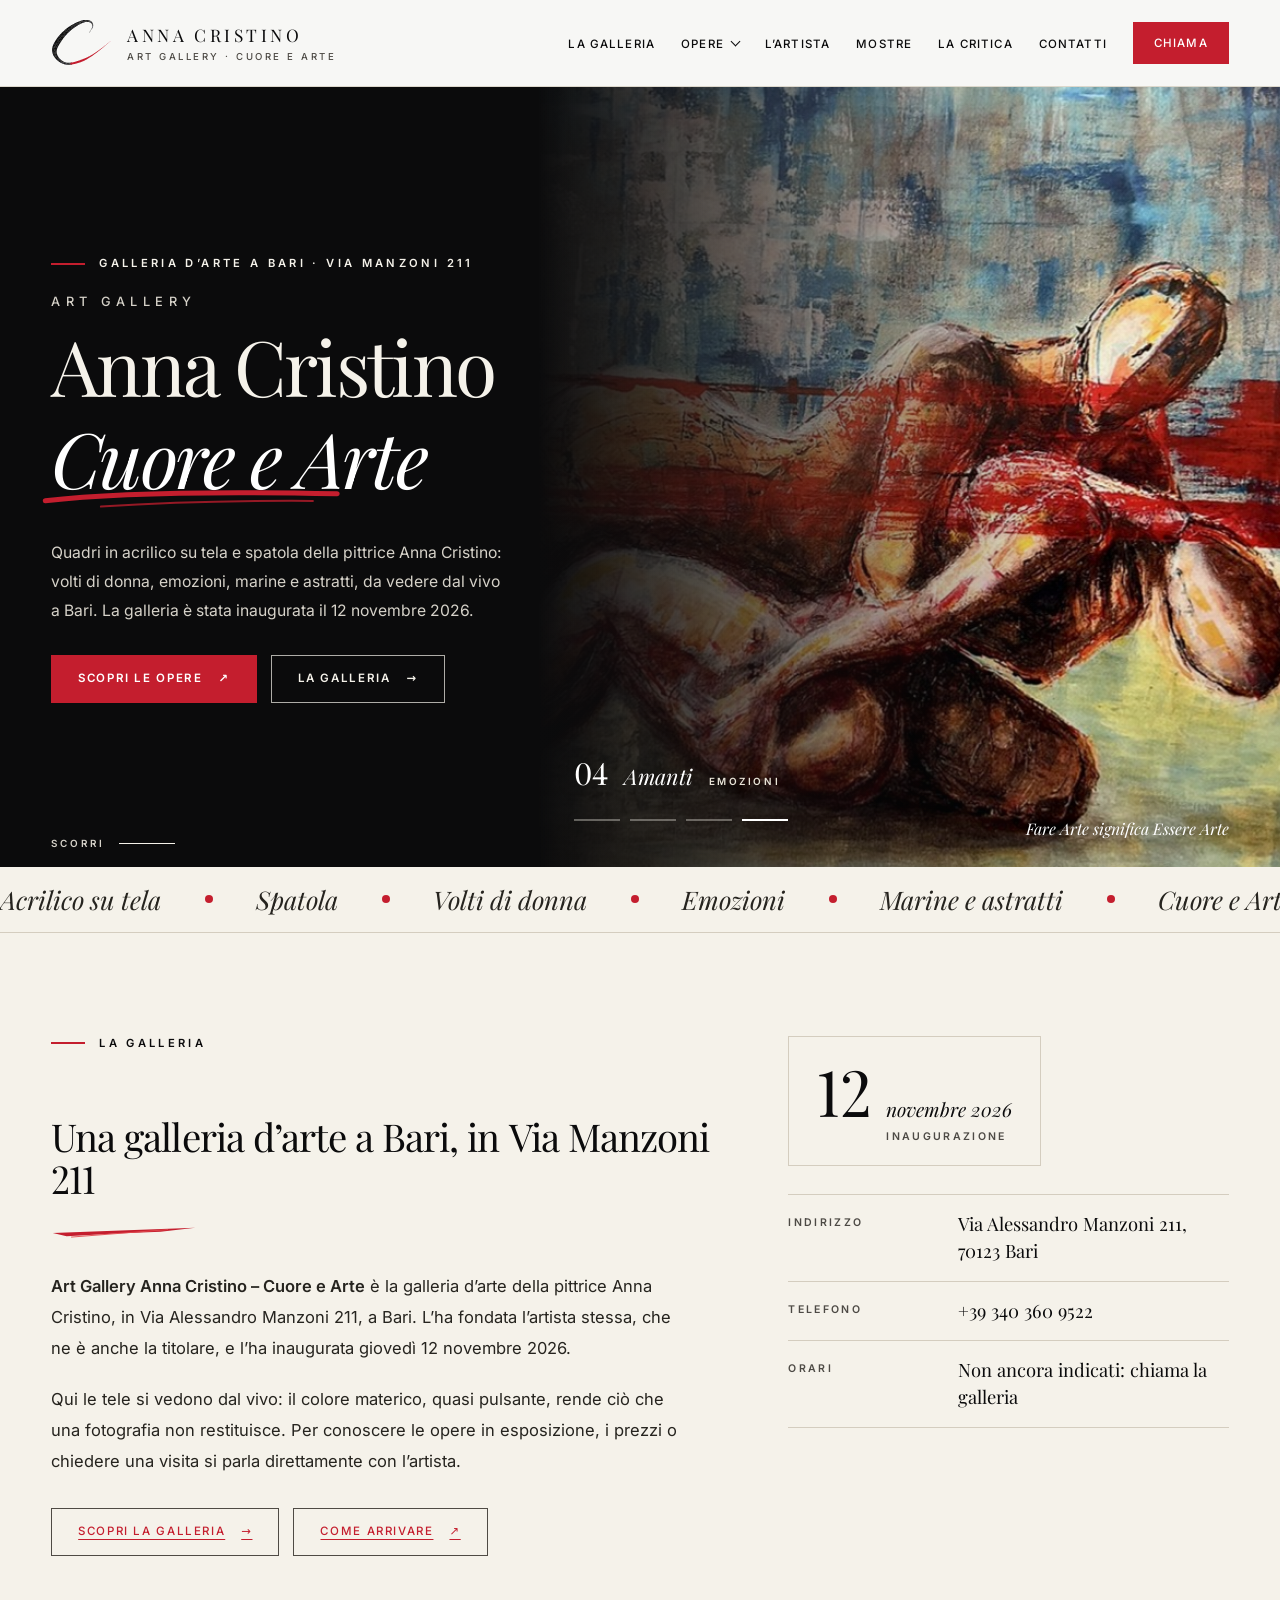
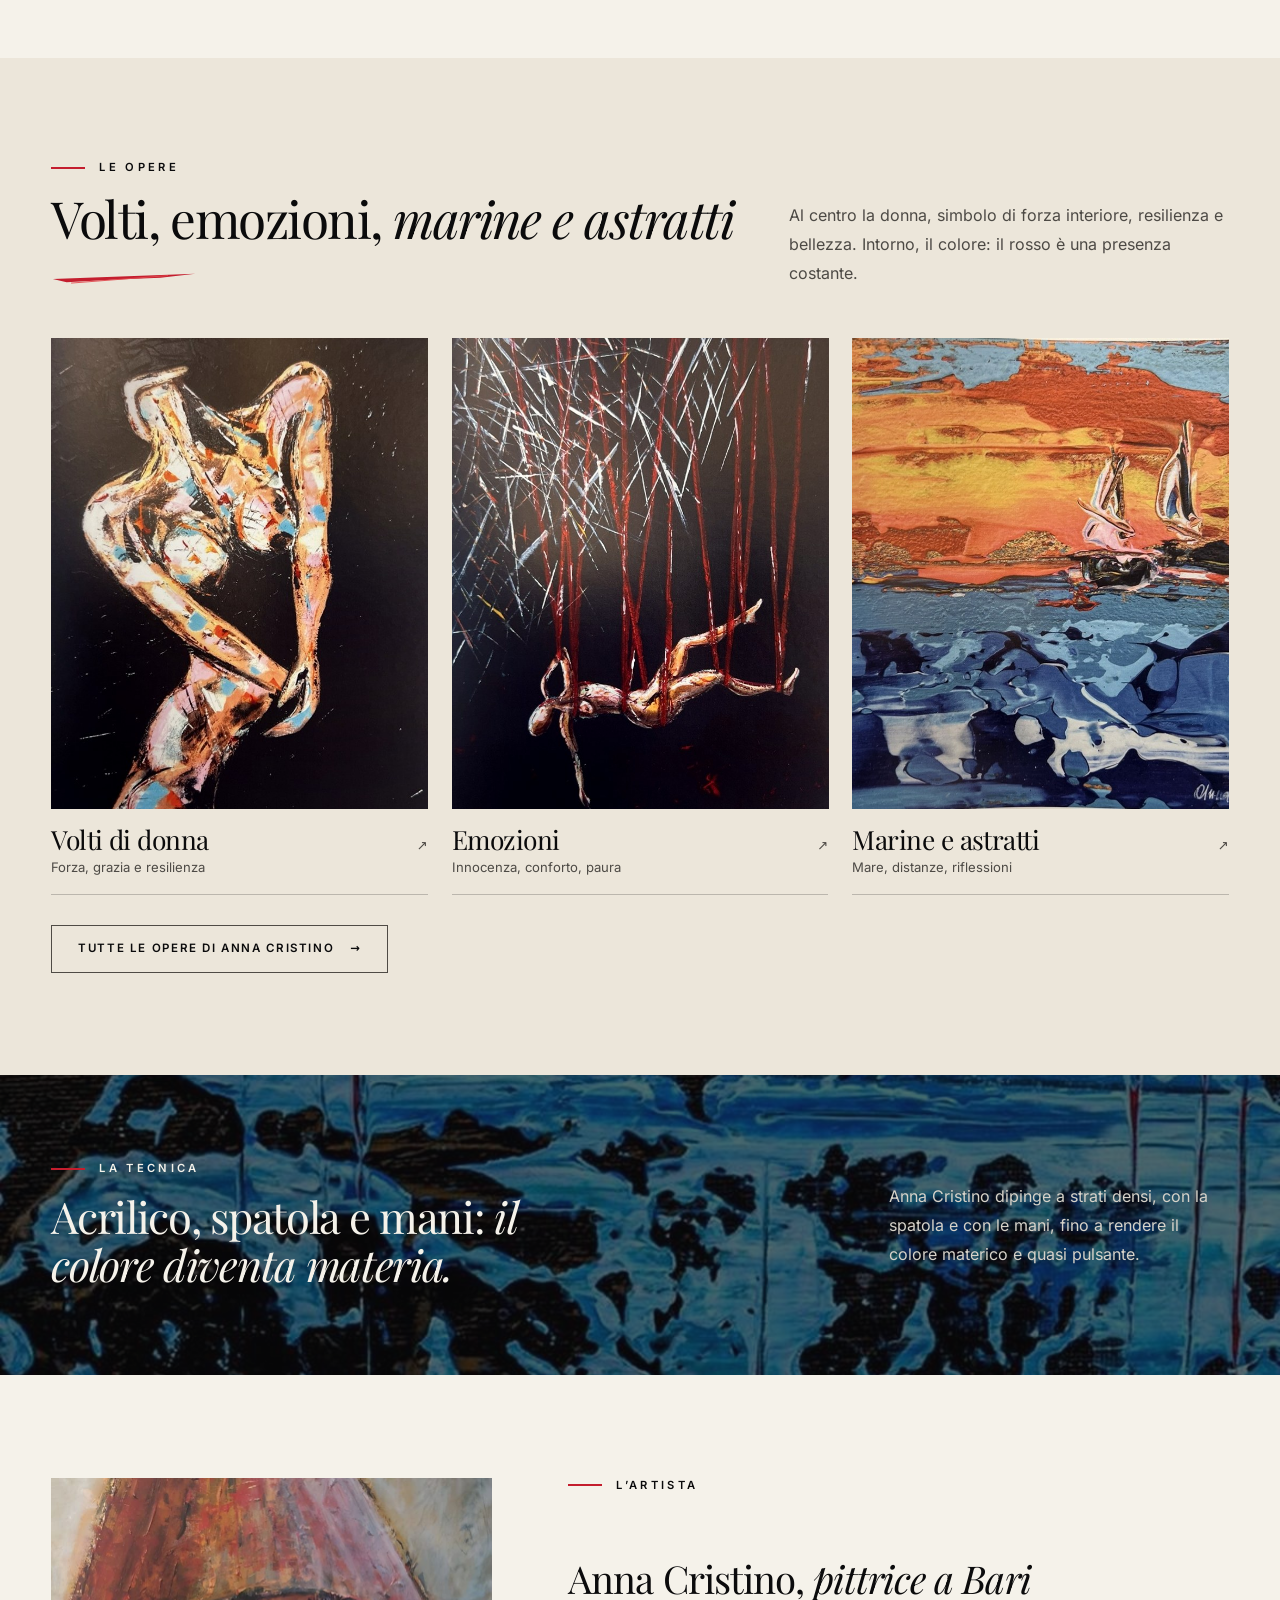
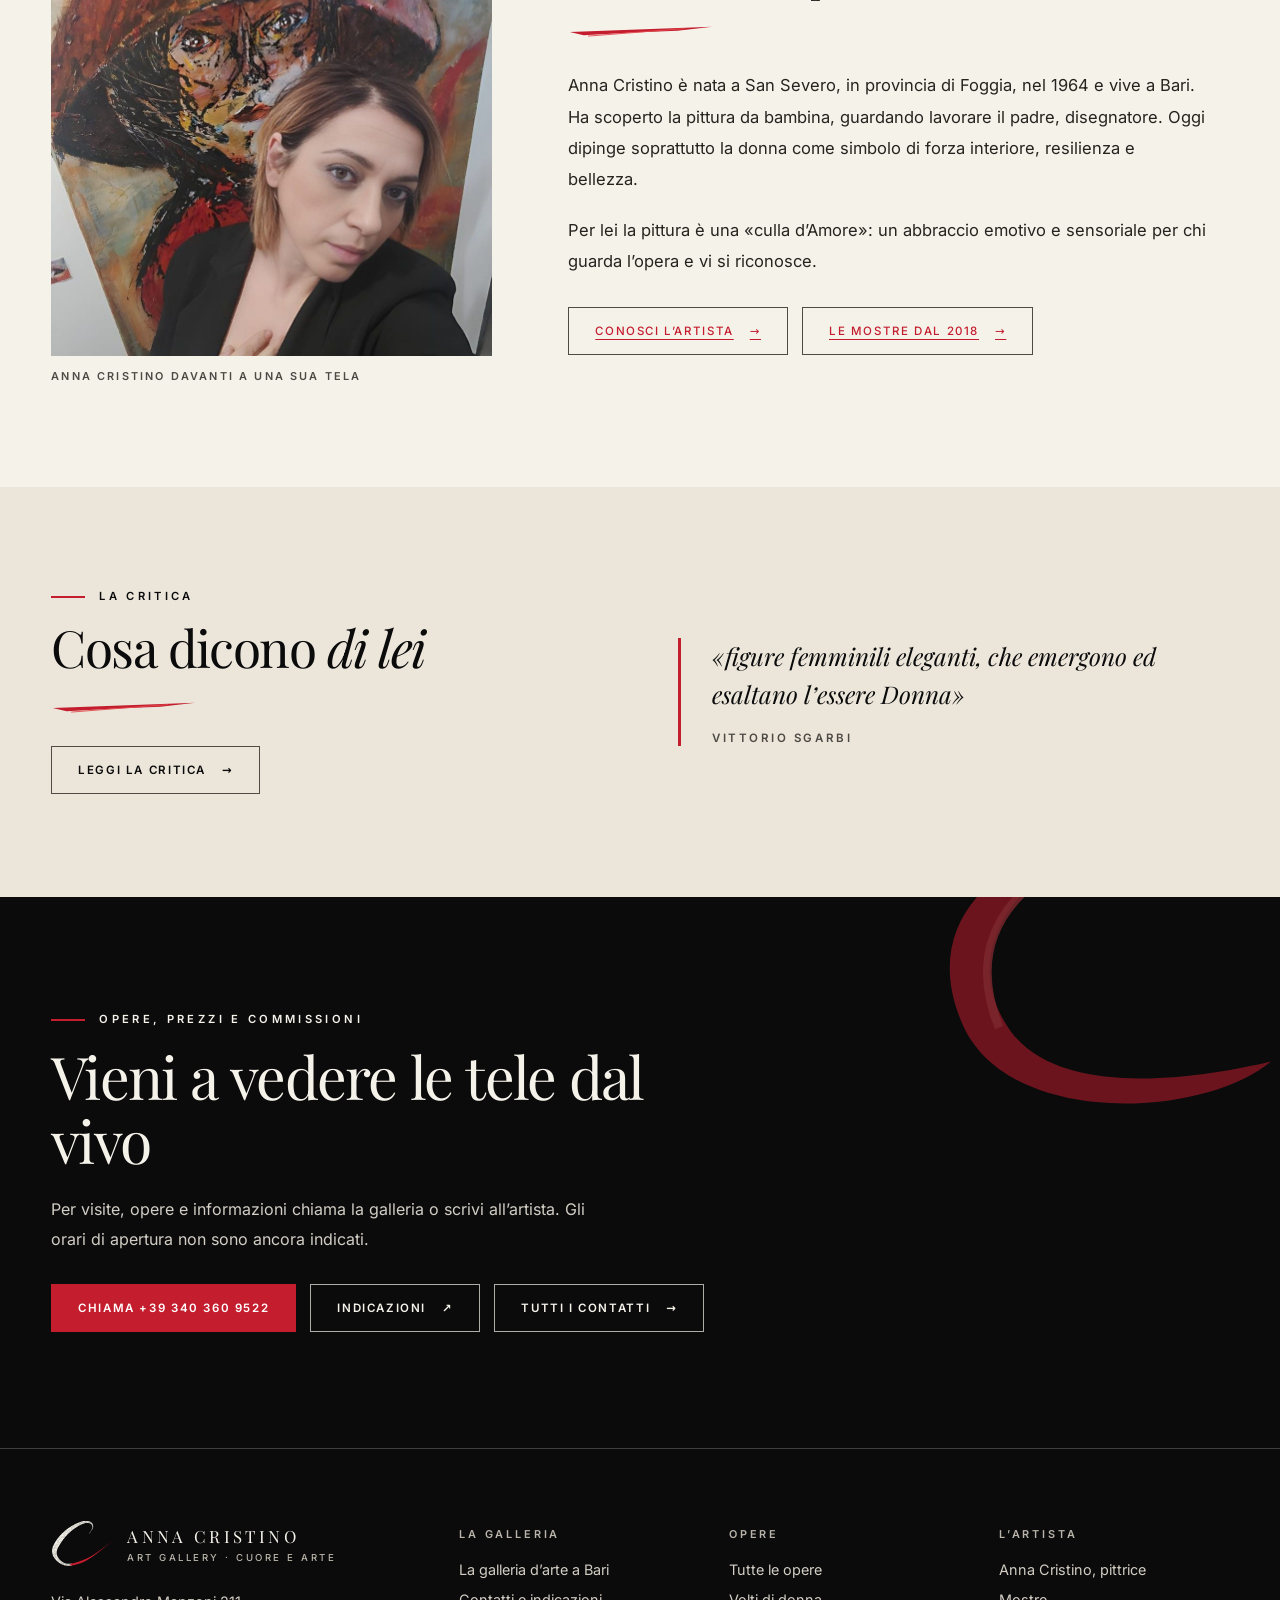
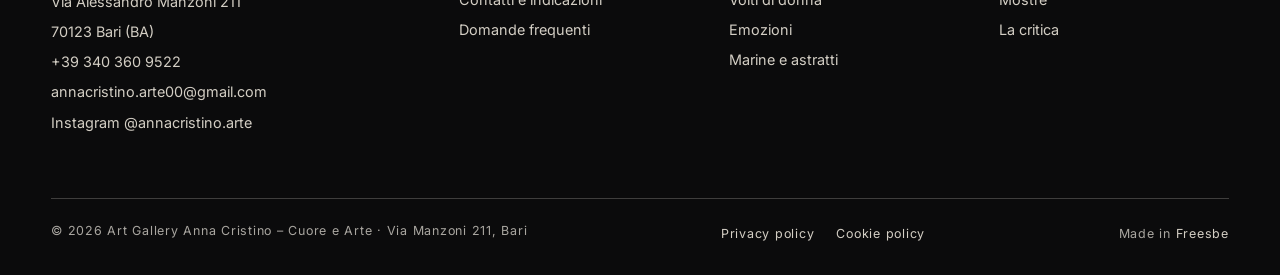
==== commit c7519205: "Aggiunge privacy policy e cookie policy Dati del titolare ancora da completare (segnaposto evidenzia" ====
--- a/index.html
+++ b/index.html
@@ -21,5 +21,5 @@
 <a class="skip" href="#main">Vai al contenuto</a>
 <header class="header"><div class="container nav"><a class="brand" href="index.html" aria-label="Art Gallery Anna Cristino – Cuore e Arte, home"><img src="img/logo-c-dark.svg" width="62" height="46" alt=""><span class="bt"><b>Anna Cristino</b><span>Art Gallery · Cuore e Arte</span></span></a><button class="burger" type="button" aria-controls="nav" aria-expanded="false" aria-label="Apri il menu"><span></span></button><nav id="nav" class="menu" aria-label="Navigazione principale"><ul><li><a href="la-galleria.html">La galleria</a></li><li class="has-sub"><a href="opere.html">Opere</a><ul class="sub"><li><a href="opere.html">Tutte le opere</a></li><li><a href="volti-di-donna.html">Volti di donna</a></li><li><a href="emozioni.html">Emozioni</a></li><li><a href="marine-e-astratti.html">Marine e astratti</a></li></ul></li><li><a href="anna-cristino-pittrice.html">L’artista</a></li><li><a href="mostre.html">Mostre</a></li><li><a href="critica.html">La critica</a></li><li><a href="contatti.html">Contatti</a></li><li><a class="btn btn-red btn-sm" href="tel:+393403609522">Chiama</a></li></ul></nav></div></header>
 <main id="main"><section class="hero"><div class="hero-stage"><figure class="hs on" data-t="Ad Lucem" data-s="Emozioni" data-h="emozioni.html"><img src="img/anna-cristino-ad-lucem.jpg" width="1194" height="794" alt="«Ad Lucem», dipinto di Anna Cristino: figura sdraiata che attraversa nastri rossi, gialli, bianchi e azzurri su fondo nero" fetchpriority="high" decoding="async"style="object-position:50% 30%"></figure><figure class="hs" data-t="The Sea of Love" data-s="Marine e astratti" data-h="marine-e-astratti.html"><img src="img/anna-cristino-the-sea-of-love.jpg" width="896" height="896" alt="«The Sea of Love», dipinto di Anna Cristino: tramonto arancio con due vele su un mare blu a stesure materiche" loading="lazy" decoding="async"style="object-position:50% 50%"></figure><figure class="hs" data-t="Eva" data-s="Volti di donna" data-h="volti-di-donna.html"><img src="img/anna-cristino-eva.jpg" width="645" height="894" alt="«Eva», dipinto di Anna Cristino: figura femminile dalle braccia sollevate sopra il capo, con la pelle a macchie di colore, su fondo nero" loading="lazy" decoding="async"style="object-position:50% 16%"></figure><figure class="hs" data-t="Amanti" data-s="Emozioni" data-h="emozioni.html"><img src="img/anna-cristino-amanti.jpg" width="1264" height="840" alt="«Amanti», dipinto di Anna Cristino: due figure abbracciate su fondo azzurro attraversato da una banda rossa orizzontale" loading="lazy" decoding="async"style="object-position:58% 45%"></figure></div><div class="container"><div class="eyebrow">Galleria d’arte a Bari · Via Manzoni 211</div><h1><span class="ln h-pre"><span>Art Gallery</span></span> <span class="ln"><span>Anna Cristino</span></span> <span class="ln h-tag"><span>Cuore e Arte<svg class="hl" viewBox="0 0 300 20" preserveAspectRatio="none" aria-hidden="true" focusable="false"><path pathLength="1" d="M4 12 C62 4 152 3 296 8"/><path pathLength="1" d="M46 17 C112 12 190 11 258 13"/></svg></span></span></h1><p class="lede">Quadri in acrilico su tela e spatola della pittrice Anna Cristino: volti di donna, emozioni, marine e astratti, da vedere dal vivo a Bari. La galleria è stata inaugurata il 12 novembre 2026.</p><div class="actions"><a class="btn btn-red" href="opere.html">Scopri le opere <span aria-hidden="true">↗</span></a><a class="btn btn-light" href="la-galleria.html">La galleria <span aria-hidden="true">→</span></a></div></div><div class="hero-ui"><div class="hero-meta"><span class="hm-n" aria-hidden="true">01</span><span class="hm-t"><a href="emozioni.html">Ad Lucem</a></span><small class="hm-s">Emozioni</small></div><div class="hero-dots" role="group" aria-label="Opere in evidenza"><button class="hd on" type="button" aria-label="Mostra l’opera «Ad Lucem»" aria-current="true"><i></i></button><button class="hd" type="button" aria-label="Mostra l’opera «The Sea of Love»"><i></i></button><button class="hd" type="button" aria-label="Mostra l’opera «Eva»"><i></i></button><button class="hd" type="button" aria-label="Mostra l’opera «Amanti»"><i></i></button></div></div><div class="hero-cap">Fare Arte significa Essere Arte</div><a class="scroll-cue" href="#intro" aria-label="Scorri alla presentazione della galleria"><span>Scorri</span><i aria-hidden="true"></i></a></section><div class="ticker" aria-hidden="true"><div class="ticker-track"><span>Acrilico su tela</span><span>Spatola</span><span>Volti di donna</span><span>Emozioni</span><span>Marine e astratti</span><span>Cuore e Arte</span><span>Via Manzoni 211, Bari</span><span>Acrilico su tela</span><span>Spatola</span><span>Volti di donna</span><span>Emozioni</span><span>Marine e astratti</span><span>Cuore e Arte</span><span>Via Manzoni 211, Bari</span></div></div><section class="section" id="intro"><div class="container cols2 l"><div class="prose"><div class="eyebrow">La galleria</div><h2 class="h2" style="margin-bottom:6px">Una galleria d’arte a Bari, in Via Manzoni 211</h2><span class="brush" aria-hidden="true"></span><p style="margin-top:30px"><strong>Art Gallery Anna Cristino – Cuore e Arte</strong> è la galleria d’arte della pittrice Anna Cristino, in Via Alessandro Manzoni 211, a Bari. L’ha fondata l’artista stessa, che ne è anche la titolare, e l’ha inaugurata giovedì 12 novembre 2026.</p><p>Qui le tele si vedono dal vivo: il colore materico, quasi pulsante, rende ciò che una fotografia non restituisce. Per conoscere le opere in esposizione, i prezzi o chiedere una visita si parla direttamente con l’artista.</p><div class="actions"><a class="btn btn-dark" href="la-galleria.html">Scopri la galleria <span aria-hidden="true">→</span></a><a class="btn btn-dark" href="https://www.google.com/maps/dir/?api=1&destination=Art+Gallery+Anna+Cristino+Via+Alessandro+Manzoni+211+70123+Bari" target="_blank" rel="noopener">Come arrivare <span aria-hidden="true">↗</span></a></div></div><aside><div class="badge"><b>12</b><div><span>novembre 2026</span><small>Inaugurazione</small></div></div><dl class="facts" style="margin-top:28px"><div><dt>Indirizzo</dt><dd>Via Alessandro Manzoni 211, 70123 Bari</dd></div><div><dt>Telefono</dt><dd><a href="tel:+393403609522">+39 340 360 9522</a></dd></div><div><dt>Orari</dt><dd>Non ancora indicati: chiama la galleria</dd></div></dl></aside></div></section><section class="section sand"><div class="container"><div class="sh"><div><div class="eyebrow">Le opere</div><h2>Volti, emozioni, <i>marine e astratti</i></h2><span class="brush" aria-hidden="true"></span></div><p>Al centro la donna, simbolo di forza interiore, resilienza e bellezza. Intorno, il colore: il rosso è una presenza costante.</p></div><div class="tiles"><a class="tile" href="volti-di-donna.html"><div class="im"><img src="img/anna-cristino-eva.jpg" width="645" height="894" alt="«Eva», dipinto di Anna Cristino: figura femminile dalle braccia sollevate sopra il capo, con la pelle a macchie di colore, su fondo nero" loading="lazy" decoding="async"></div><div class="cap"><div><h3>Volti di donna</h3><span>Forza, grazia e resilienza</span></div><span class="arrow" aria-hidden="true">↗</span></div></a><a class="tile" href="emozioni.html"><div class="im"><img src="img/anna-cristino-legami.jpg" width="693" height="994" alt="«Legami», dipinto di Anna Cristino: figura sospesa a fili rossi, su fondo nero attraversato da segni bianchi" loading="lazy" decoding="async"></div><div class="cap"><div><h3>Emozioni</h3><span>Innocenza, conforto, paura</span></div><span class="arrow" aria-hidden="true">↗</span></div></a><a class="tile" href="marine-e-astratti.html"><div class="im"><img src="img/anna-cristino-the-sea-of-love.jpg" width="896" height="896" alt="«The Sea of Love», dipinto di Anna Cristino: tramonto arancio con due vele su un mare blu a stesure materiche" loading="lazy" decoding="async"></div><div class="cap"><div><h3>Marine e astratti</h3><span>Mare, distanze, riflessioni</span></div><span class="arrow" aria-hidden="true">↗</span></div></a></div><div class="actions"><a class="btn btn-dark" href="opere.html">Tutte le opere di Anna Cristino <span aria-hidden="true">→</span></a></div></div></section><section class="pause" style="background-image:url(img/texture/blu-stratificato.jpg);min-height:300px"><div class="container"><div><div class="eyebrow">La tecnica</div><h2 style="margin-top:16px">Acrilico, spatola e mani: <i>il colore diventa materia.</i></h2></div><p style="max-width:34ch;color:#d6d2c9;line-height:1.8">Anna Cristino dipinge a strati densi, con la spatola e con le mani, fino a rendere il colore materico e quasi pulsante.</p></div></section><section class="section"><div class="container cols2 r"><figure class="fig"><img src="img/anna-cristino-pittrice-davanti-a-un-suo-ritratto.jpg" width="883" height="960" alt="Anna Cristino davanti a una sua tela che ritrae un volto con un grande cappello rosso" loading="lazy" decoding="async"><figcaption>Anna Cristino davanti a una sua tela</figcaption></figure><div class="prose"><div class="eyebrow">L’artista</div><h2 class="h2" style="margin-bottom:6px">Anna Cristino, <i>pittrice a Bari</i></h2><span class="brush" aria-hidden="true"></span><p style="margin-top:30px">Anna Cristino è nata a San Severo, in provincia di Foggia, nel 1964 e vive a Bari. Ha scoperto la pittura da bambina, guardando lavorare il padre, disegnatore. Oggi dipinge soprattutto la donna come simbolo di forza interiore, resilienza e bellezza.</p><p>Per lei la pittura è una «culla d’Amore»: un abbraccio emotivo e sensoriale per chi guarda l’opera e vi si riconosce.</p><div class="actions"><a class="btn btn-dark" href="anna-cristino-pittrice.html">Conosci l’artista <span aria-hidden="true">→</span></a><a class="btn btn-dark" href="mostre.html">Le mostre dal 2018 <span aria-hidden="true">→</span></a></div></div></div></section><section class="section sand"><div class="container cols2" style="align-items:center"><div><div class="eyebrow">La critica</div><h2 class="h2" style="margin-bottom:6px">Cosa dicono <i>di lei</i></h2><span class="brush" aria-hidden="true"></span><div class="actions"><a class="btn btn-dark" href="critica.html">Leggi la critica <span aria-hidden="true">→</span></a></div></div><blockquote class="quote"><p>«figure femminili eleganti, che emergono ed esaltano l’essere Donna»</p><cite>Vittorio Sgarbi</cite></blockquote></div></section><section class="cta"><div class="container"><div class="eyebrow">Opere, prezzi e commissioni</div><h2>Vieni a vedere le tele dal vivo</h2><p>Per visite, opere e informazioni chiama la galleria o scrivi all’artista. Gli orari di apertura non sono ancora indicati.</p><div class="actions"><a class="btn btn-red" href="tel:+393403609522">Chiama +39 340 360 9522</a><a class="btn btn-light" href="https://www.google.com/maps/dir/?api=1&destination=Art+Gallery+Anna+Cristino+Via+Alessandro+Manzoni+211+70123+Bari" target="_blank" rel="noopener">Indicazioni <span aria-hidden="true">↗</span></a><a class="btn btn-light" href="contatti.html">Tutti i contatti <span aria-hidden="true">→</span></a></div></div></section></main>
-<footer class="footer"><div class="container"><div class="fcols"><div><div class="fbrand"><img src="img/logo-c.svg" width="62" height="46" alt=""><div><b>Anna Cristino</b><span>Art Gallery · Cuore e Arte</span></div></div><address><p>Via Alessandro Manzoni 211<br>70123 Bari (BA)</p><a href="tel:+393403609522">+39 340 360 9522</a><a href="mailto:annacristino.arte00@gmail.com?subject=Richiesta%20informazioni%20-%20Art%20Gallery%20Anna%20Cristino">annacristino.arte00@gmail.com</a><a href="https://www.instagram.com/annacristino.arte/" rel="noopener" target="_blank">Instagram @annacristino.arte</a></address></div><div><h4>La galleria</h4><a href="la-galleria.html">La galleria d’arte a Bari</a><a href="contatti.html">Contatti e indicazioni</a><a href="domande-frequenti.html">Domande frequenti</a></div><div><h4>Opere</h4><a href="opere.html">Tutte le opere</a><a href="volti-di-donna.html">Volti di donna</a><a href="emozioni.html">Emozioni</a><a href="marine-e-astratti.html">Marine e astratti</a></div><div><h4>L’artista</h4><a href="anna-cristino-pittrice.html">Anna Cristino, pittrice</a><a href="mostre.html">Mostre</a><a href="critica.html">La critica</a></div></div><div class="fbottom"><span>© 2026 Art Gallery Anna Cristino – Cuore e Arte · Via Manzoni 211, Bari</span><span>Made in <a href="https://freesbe.it" rel="nofollow noopener" target="_blank">Freesbe</a></span></div></div></footer>
+<footer class="footer"><div class="container"><div class="fcols"><div><div class="fbrand"><img src="img/logo-c.svg" width="62" height="46" alt=""><div><b>Anna Cristino</b><span>Art Gallery · Cuore e Arte</span></div></div><address><p>Via Alessandro Manzoni 211<br>70123 Bari (BA)</p><a href="tel:+393403609522">+39 340 360 9522</a><a href="mailto:annacristino.arte00@gmail.com?subject=Richiesta%20informazioni%20-%20Art%20Gallery%20Anna%20Cristino">annacristino.arte00@gmail.com</a><a href="https://www.instagram.com/annacristino.arte/" rel="noopener" target="_blank">Instagram @annacristino.arte</a></address></div><div><h4>La galleria</h4><a href="la-galleria.html">La galleria d’arte a Bari</a><a href="contatti.html">Contatti e indicazioni</a><a href="domande-frequenti.html">Domande frequenti</a></div><div><h4>Opere</h4><a href="opere.html">Tutte le opere</a><a href="volti-di-donna.html">Volti di donna</a><a href="emozioni.html">Emozioni</a><a href="marine-e-astratti.html">Marine e astratti</a></div><div><h4>L’artista</h4><a href="anna-cristino-pittrice.html">Anna Cristino, pittrice</a><a href="mostre.html">Mostre</a><a href="critica.html">La critica</a></div></div><div class="fbottom"><span>© 2026 Art Gallery Anna Cristino – Cuore e Arte · Via Manzoni 211, Bari</span><span class="flegal"><a href="privacy-policy.html">Privacy policy</a><a href="cookie-policy.html">Cookie policy</a></span><span>Made in <a href="https://freesbe.it" rel="nofollow noopener" target="_blank">Freesbe</a></span></div></div></footer>
 <script src="site.js" defer></script></body></html>
--- a/style.css
+++ b/style.css
@@ -414,6 +414,16 @@
 .tile .im{transform:perspective(900px) rotateX(var(--rx,0deg)) rotateY(var(--ry,0deg));transition:transform .5s cubic-bezier(.2,.7,.2,1)}
 .tile:hover .im{transition-duration:.12s}
 
+
+/* pagine legali */
+.legal{max-width:760px}
+.legal ul{margin:0 0 1.15em;padding-left:1.2em;max-width:64ch}
+.legal li{margin-bottom:.55em;font-size:1.03rem;line-height:1.8}
+.legal ul.plain{list-style:none;padding:20px 24px;border-left:3px solid var(--red);background:rgba(11,11,12,.04)}
+.legal .upd{margin-top:48px;font-size:.85rem;color:#6d6a64}
+.tbd{background:rgba(230,179,48,.38);color:inherit;padding:.05em .35em}
+.flegal{display:flex;gap:22px}
+
 @media(max-width:960px){
   .hero-stage{width:calc(68% + 24px)}
   .hero-ui{left:var(--gutter);right:var(--gutter);bottom:26px}
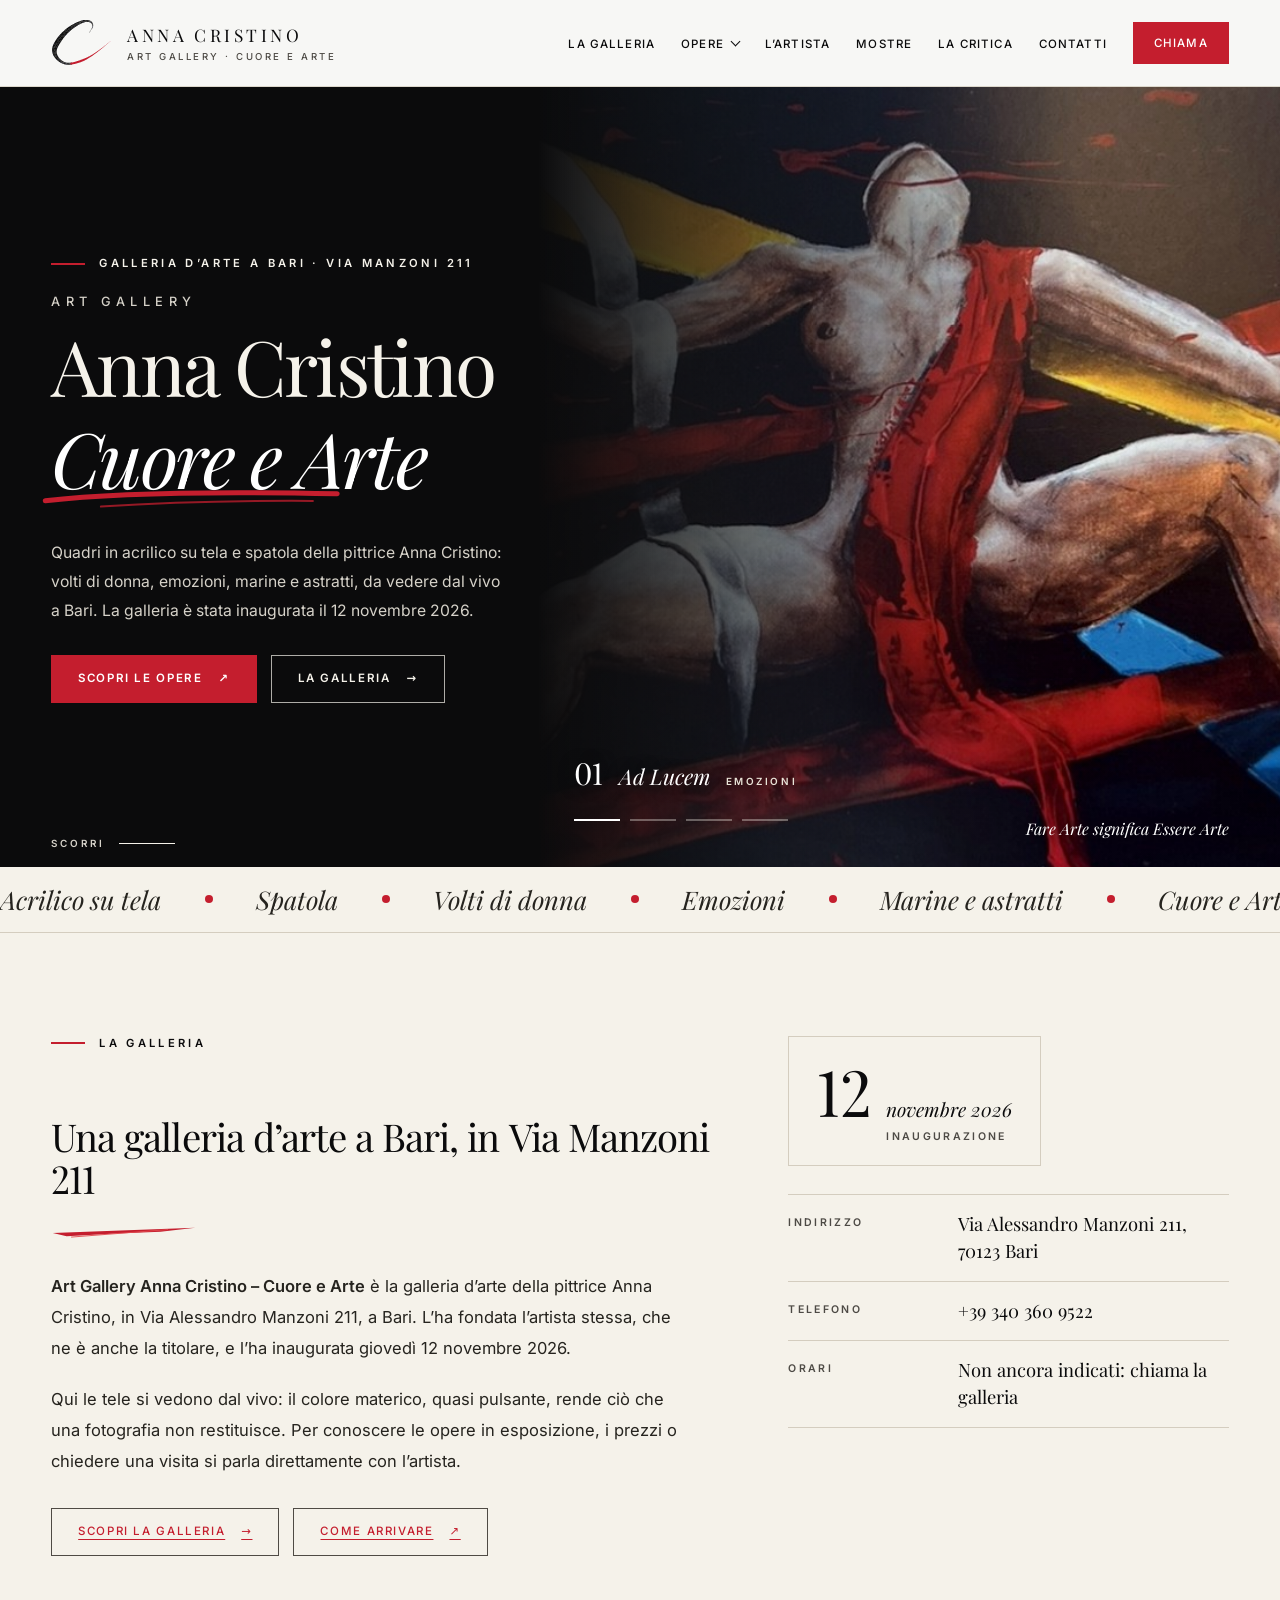
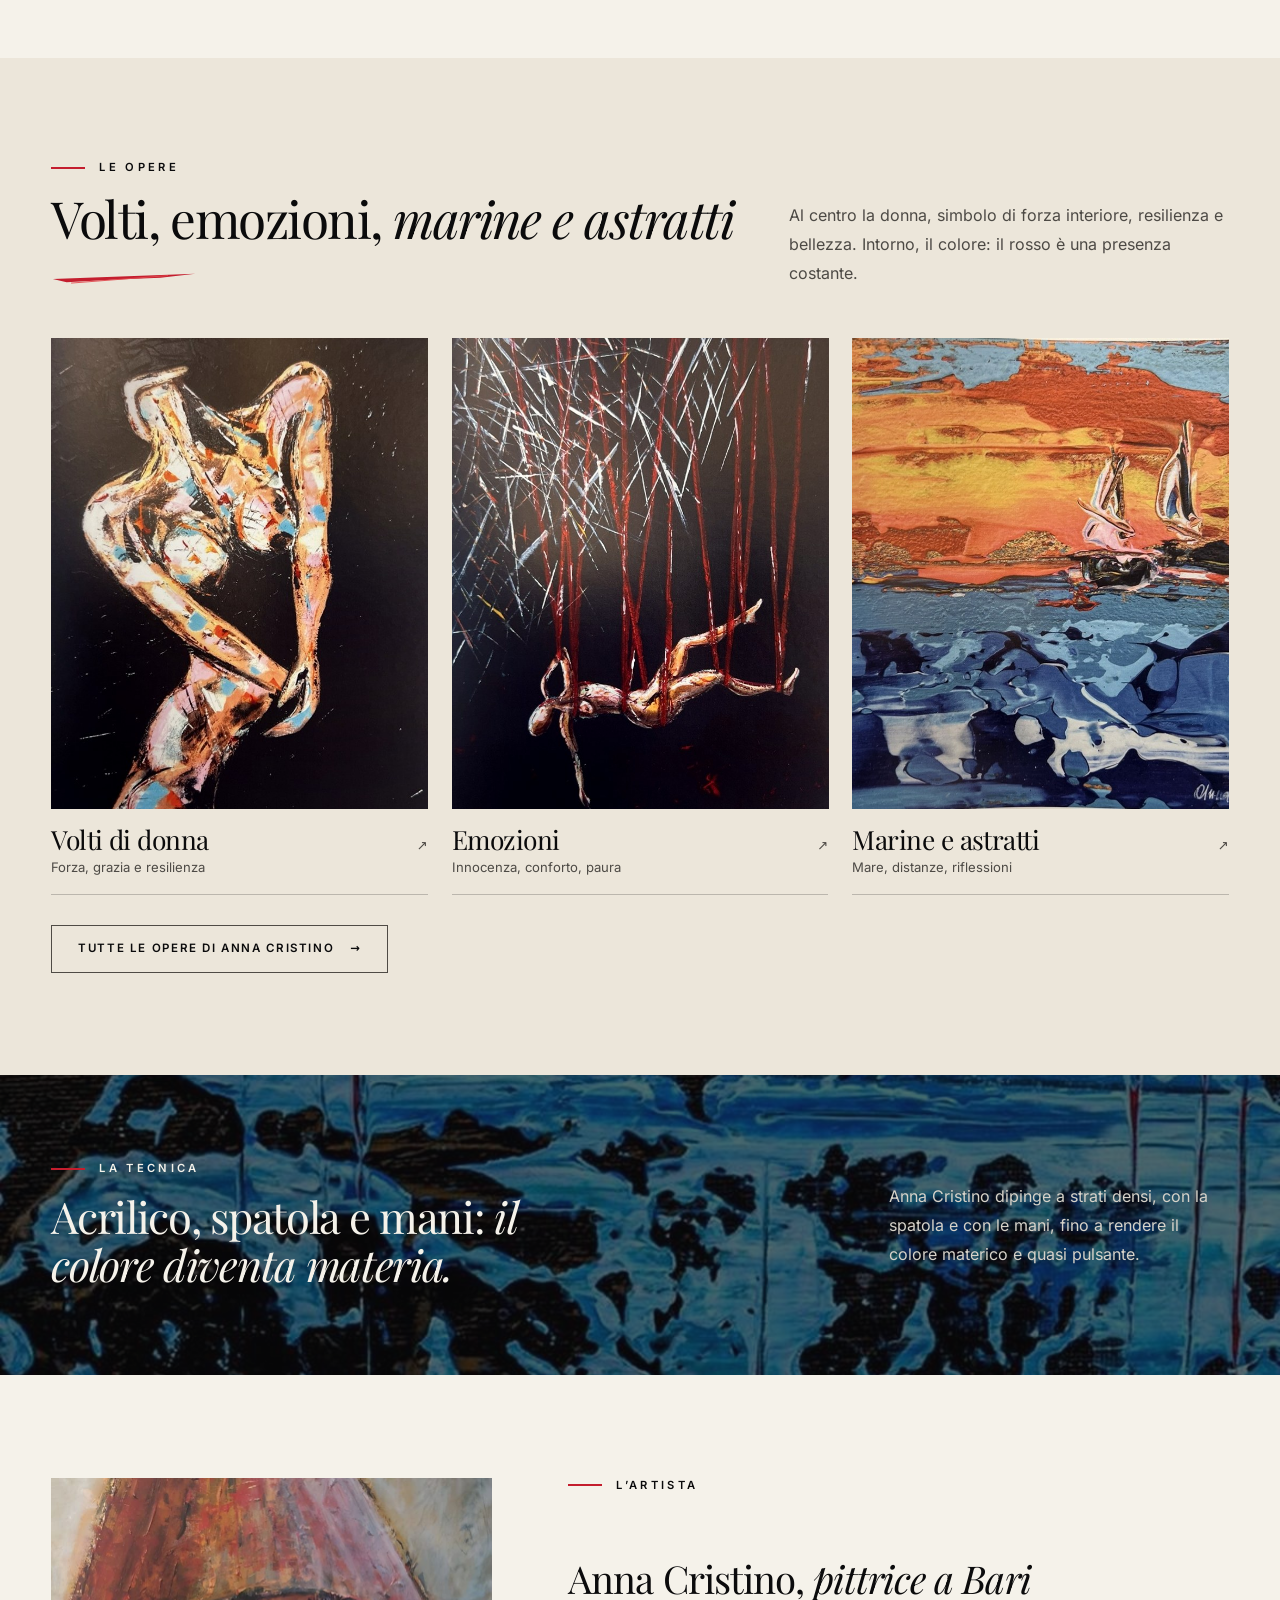
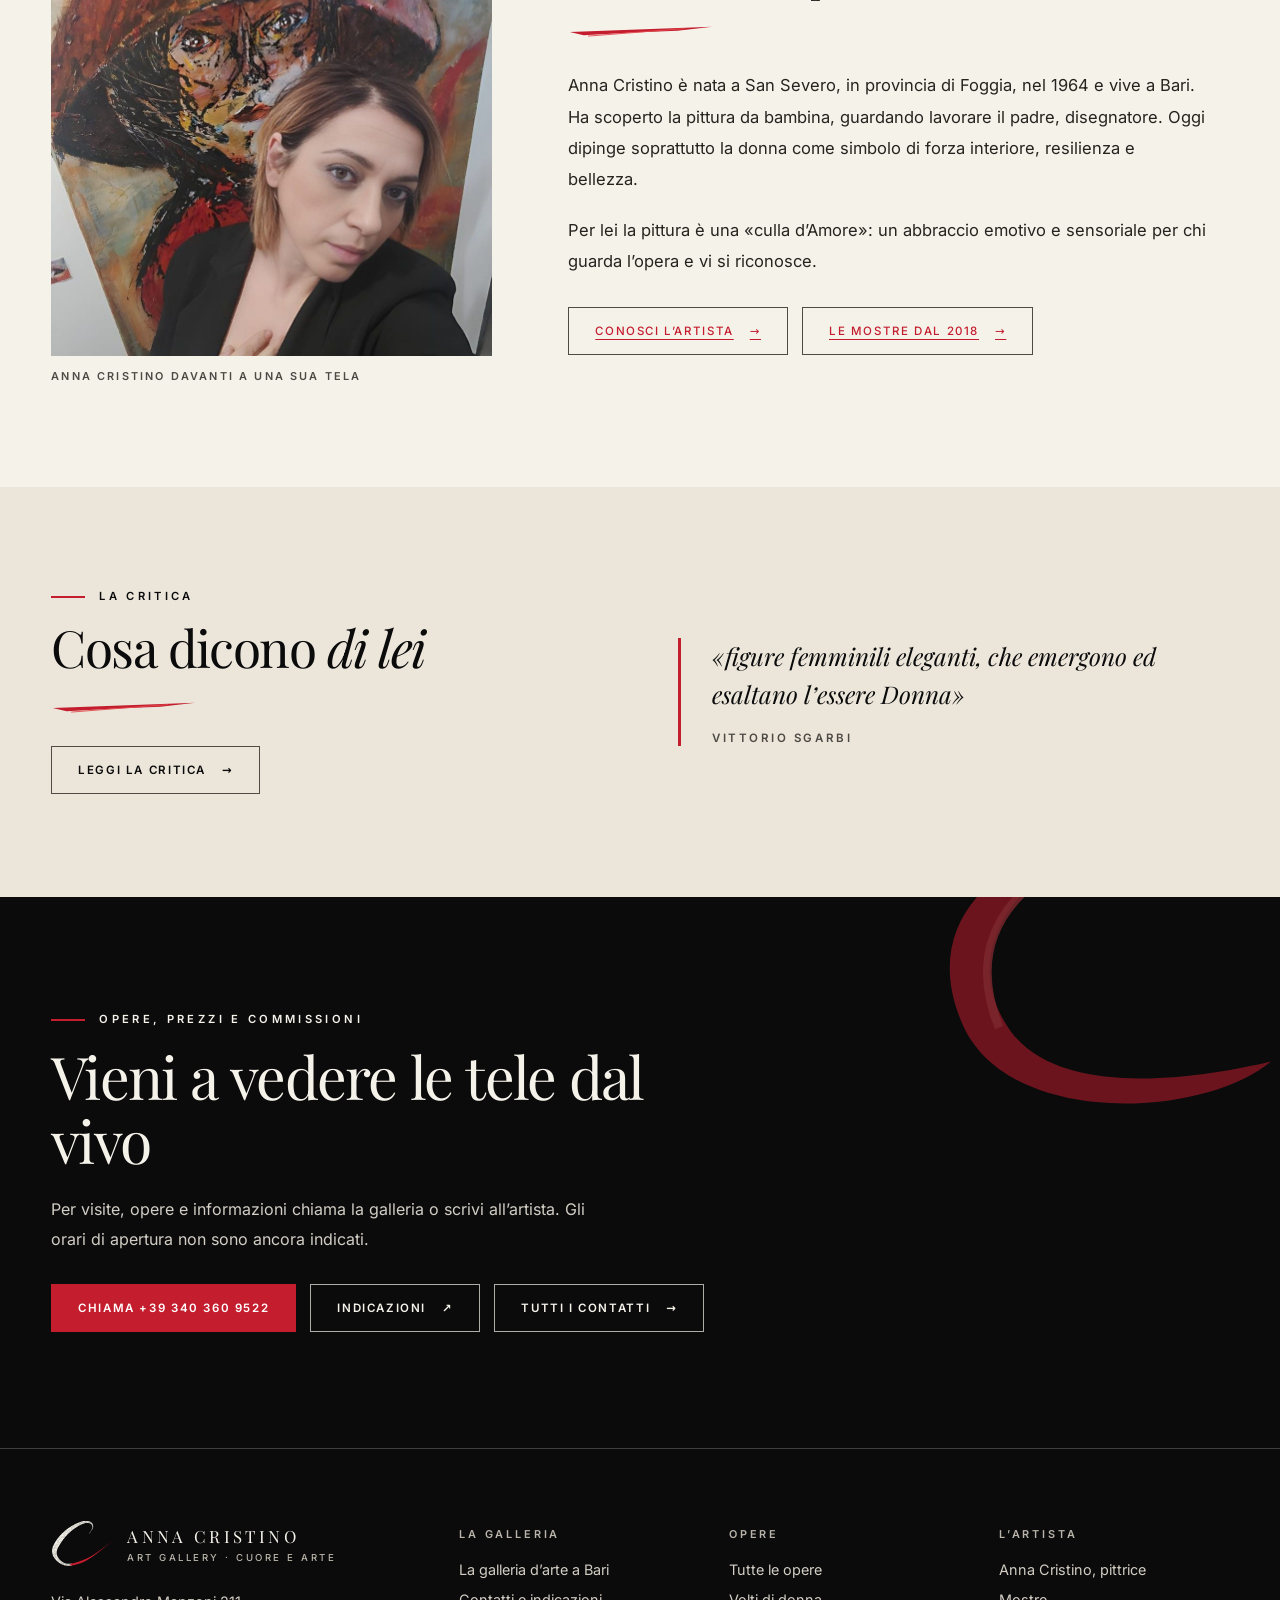
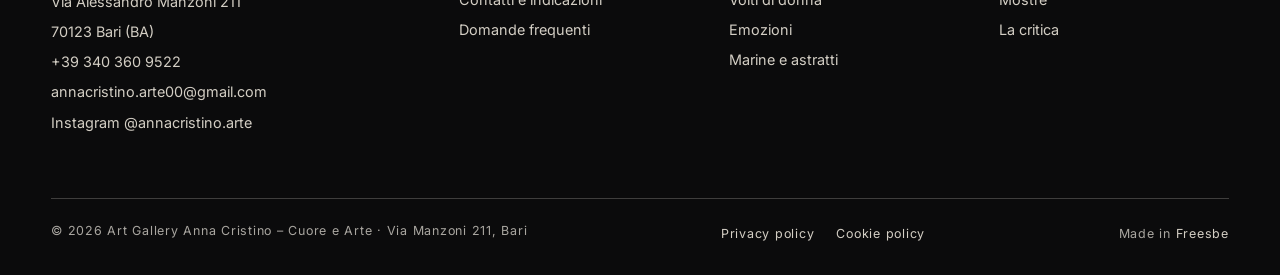
==== commit 70d71314: "Al cambio pagina lo scroll riparte dall'alto Co-Authored-By: Claude Fable 5.2 <noreply@anthropic.com" ====
--- a/index.html
+++ b/index.html
@@ -14,7 +14,7 @@
 <meta property="og:title" content="Art Gallery Anna Cristino – Cuore e Arte | Galleria a Bari">
 <meta property="og:description" content="Galleria d’arte in Via Manzoni 211 a Bari, inaugurata il 12 novembre 2026. Acrilici su tela e spatola di Anna Cristino da vedere dal vivo.">
 <link rel="stylesheet" href="style.css">
-<script>document.documentElement.className+=" js"</script>
+<script>document.documentElement.className+=" js";try{history.scrollRestoration="manual"}catch(e){}</script>
 <script type="application/ld+json">{"@context":"https://schema.org","@type":"ArtGallery","name":"Art Gallery Anna Cristino – Cuore e Arte","alternateName":"Cuore e Arte","description":"Galleria d’arte in Via Manzoni 211 a Bari, inaugurata il 12 novembre 2026. Acrilici su tela e spatola di Anna Cristino da vedere dal vivo.","telephone":"+39 340 360 9522","email":"annacristino.arte00@gmail.com","address":{"@type":"PostalAddress","streetAddress":"Via Alessandro Manzoni 211","postalCode":"70123","addressLocality":"Bari","addressRegion":"BA","addressCountry":"IT"},"foundingDate":"2026-11-12","founder":{"@type":"Person","name":"Anna Cristino"},"sameAs":["https://www.instagram.com/annacristino.arte/"],"hasMap":"https://www.google.com/maps/search/?api=1&query=Art+Gallery+Anna+Cristino+Via+Alessandro+Manzoni+211+70123+Bari"}</script>
 <script type="application/ld+json">{"@context":"https://schema.org","@type":"WebSite","name":"Art Gallery Anna Cristino – Cuore e Arte","inLanguage":"it-IT"}</script>
 </head><body>
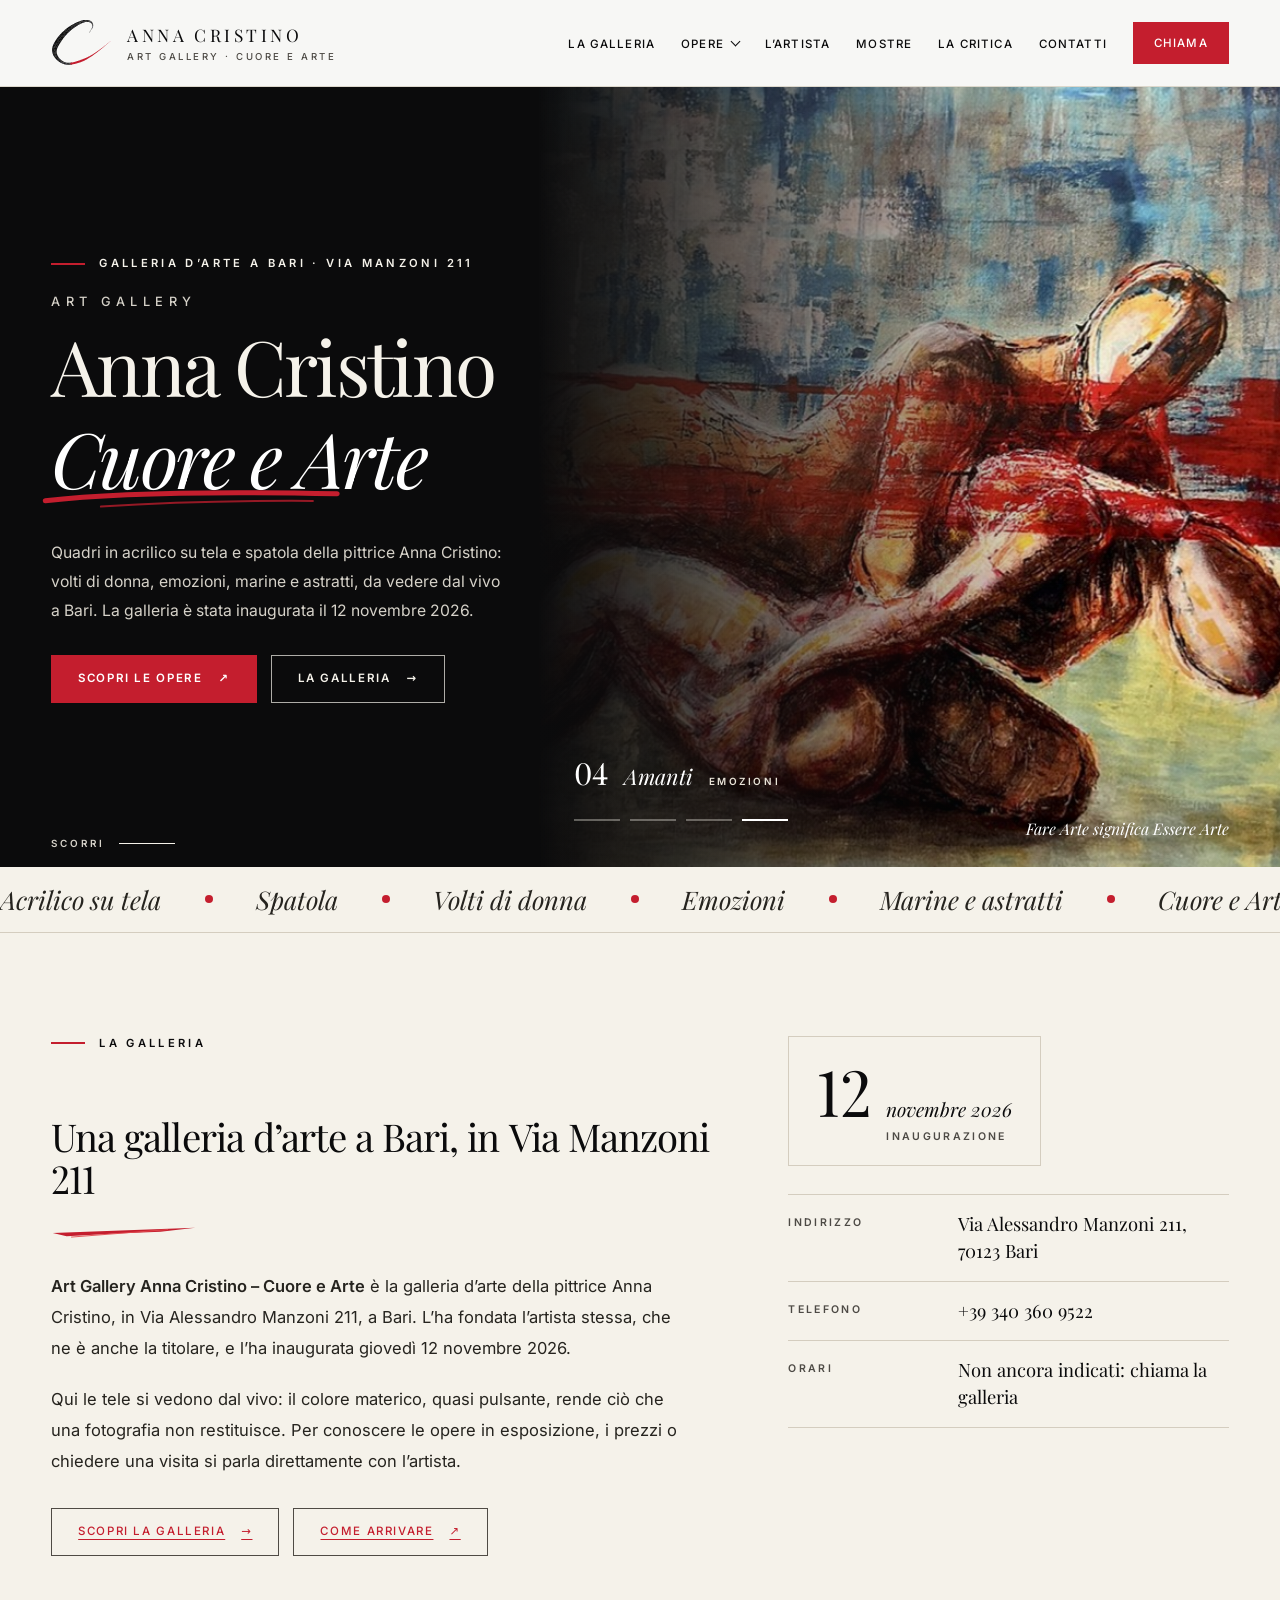
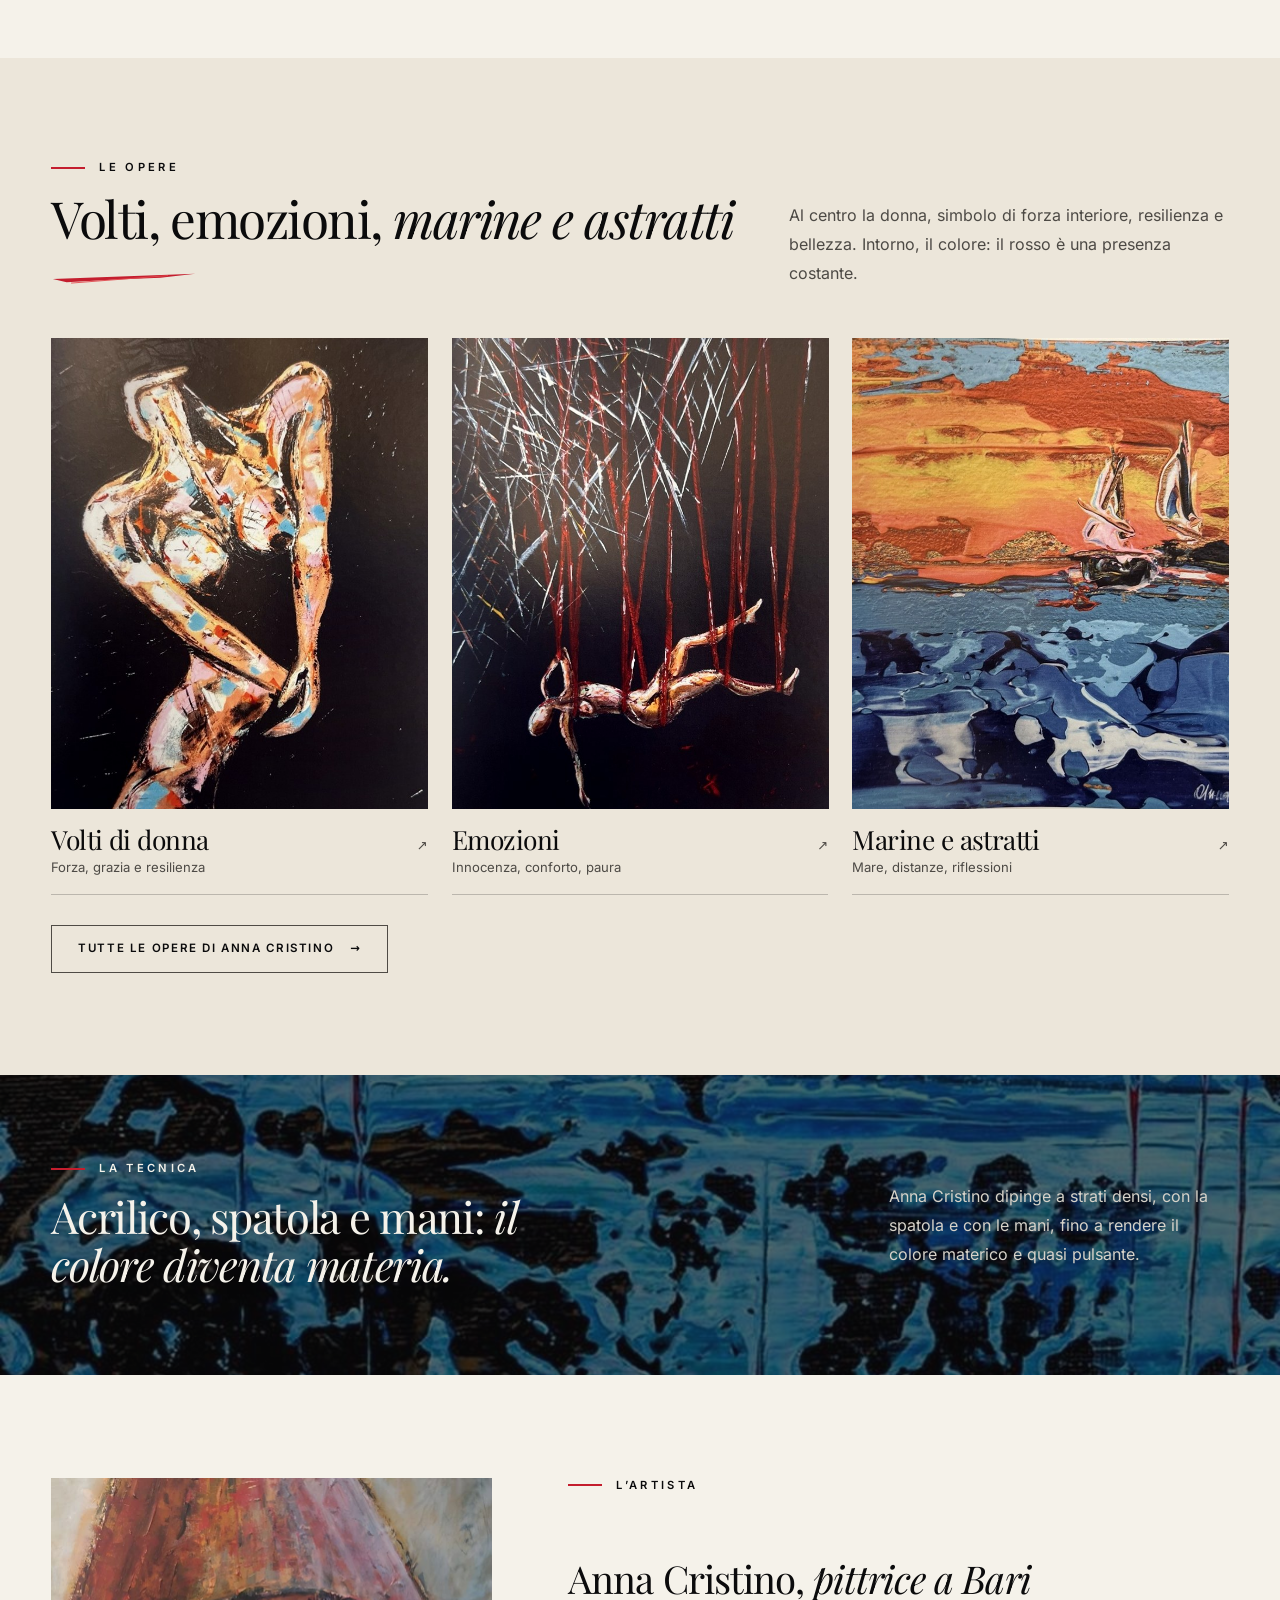
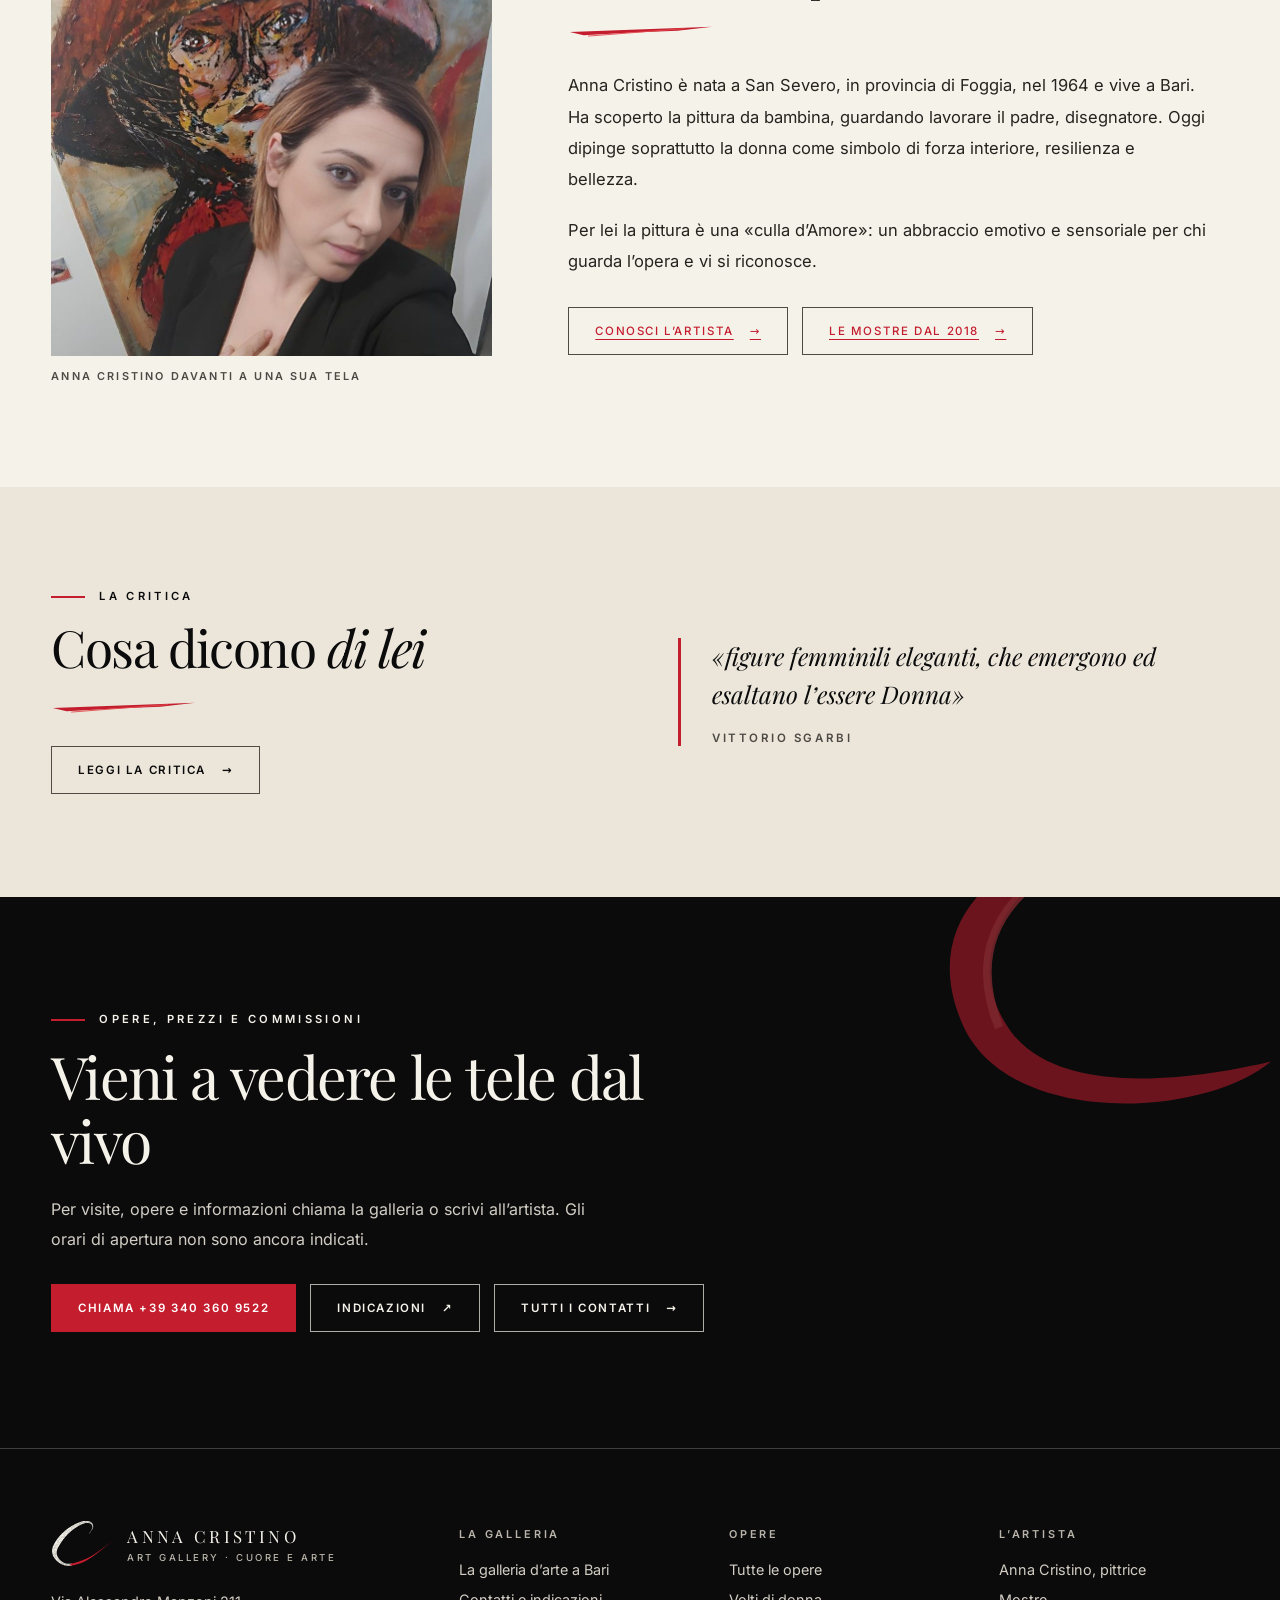
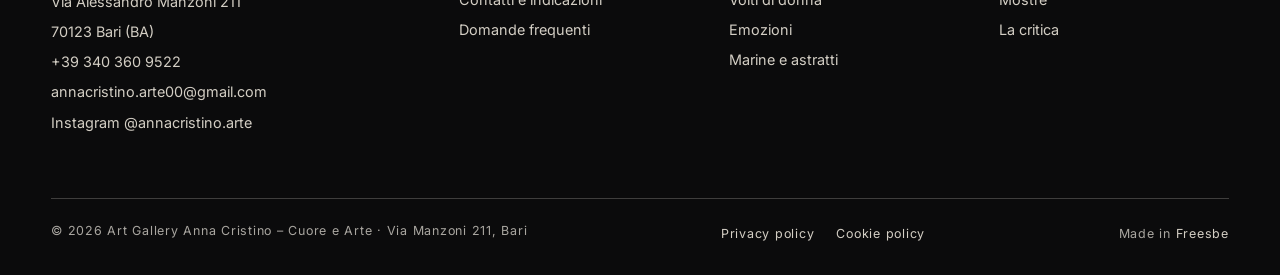
==== commit 22f168d0: "Hero: locandina dell'evento 25 X Noi Tutte come prima immagine Si rimuove da sola dal 26 novembre 20" ====
--- a/index.html
+++ b/index.html
@@ -7,7 +7,6 @@
 <link rel="icon" type="image/svg+xml" href="favicon.svg">
 <link rel="preload" href="fonts/playfair-display-latin-400-normal.woff2" as="font" type="font/woff2" crossorigin>
 <link rel="preload" href="fonts/inter-latin-400-normal.woff2" as="font" type="font/woff2" crossorigin>
-<link rel="preload" as="image" href="img/anna-cristino-ad-lucem.jpg">
 <meta property="og:type" content="website">
 <meta property="og:locale" content="it_IT">
 <meta property="og:site_name" content="Art Gallery Anna Cristino – Cuore e Arte">
@@ -20,6 +19,6 @@
 </head><body>
 <a class="skip" href="#main">Vai al contenuto</a>
 <header class="header"><div class="container nav"><a class="brand" href="index.html" aria-label="Art Gallery Anna Cristino – Cuore e Arte, home"><img src="img/logo-c-dark.svg" width="62" height="46" alt=""><span class="bt"><b>Anna Cristino</b><span>Art Gallery · Cuore e Arte</span></span></a><button class="burger" type="button" aria-controls="nav" aria-expanded="false" aria-label="Apri il menu"><span></span></button><nav id="nav" class="menu" aria-label="Navigazione principale"><ul><li><a href="la-galleria.html">La galleria</a></li><li class="has-sub"><a href="opere.html">Opere</a><ul class="sub"><li><a href="opere.html">Tutte le opere</a></li><li><a href="volti-di-donna.html">Volti di donna</a></li><li><a href="emozioni.html">Emozioni</a></li><li><a href="marine-e-astratti.html">Marine e astratti</a></li></ul></li><li><a href="anna-cristino-pittrice.html">L’artista</a></li><li><a href="mostre.html">Mostre</a></li><li><a href="critica.html">La critica</a></li><li><a href="contatti.html">Contatti</a></li><li><a class="btn btn-red btn-sm" href="tel:+393403609522">Chiama</a></li></ul></nav></div></header>
-<main id="main"><section class="hero"><div class="hero-stage"><figure class="hs on" data-t="Ad Lucem" data-s="Emozioni" data-h="emozioni.html"><img src="img/anna-cristino-ad-lucem.jpg" width="1194" height="794" alt="«Ad Lucem», dipinto di Anna Cristino: figura sdraiata che attraversa nastri rossi, gialli, bianchi e azzurri su fondo nero" fetchpriority="high" decoding="async"style="object-position:50% 30%"></figure><figure class="hs" data-t="The Sea of Love" data-s="Marine e astratti" data-h="marine-e-astratti.html"><img src="img/anna-cristino-the-sea-of-love.jpg" width="896" height="896" alt="«The Sea of Love», dipinto di Anna Cristino: tramonto arancio con due vele su un mare blu a stesure materiche" loading="lazy" decoding="async"style="object-position:50% 50%"></figure><figure class="hs" data-t="Eva" data-s="Volti di donna" data-h="volti-di-donna.html"><img src="img/anna-cristino-eva.jpg" width="645" height="894" alt="«Eva», dipinto di Anna Cristino: figura femminile dalle braccia sollevate sopra il capo, con la pelle a macchie di colore, su fondo nero" loading="lazy" decoding="async"style="object-position:50% 16%"></figure><figure class="hs" data-t="Amanti" data-s="Emozioni" data-h="emozioni.html"><img src="img/anna-cristino-amanti.jpg" width="1264" height="840" alt="«Amanti», dipinto di Anna Cristino: due figure abbracciate su fondo azzurro attraversato da una banda rossa orizzontale" loading="lazy" decoding="async"style="object-position:58% 45%"></figure></div><div class="container"><div class="eyebrow">Galleria d’arte a Bari · Via Manzoni 211</div><h1><span class="ln h-pre"><span>Art Gallery</span></span> <span class="ln"><span>Anna Cristino</span></span> <span class="ln h-tag"><span>Cuore e Arte<svg class="hl" viewBox="0 0 300 20" preserveAspectRatio="none" aria-hidden="true" focusable="false"><path pathLength="1" d="M4 12 C62 4 152 3 296 8"/><path pathLength="1" d="M46 17 C112 12 190 11 258 13"/></svg></span></span></h1><p class="lede">Quadri in acrilico su tela e spatola della pittrice Anna Cristino: volti di donna, emozioni, marine e astratti, da vedere dal vivo a Bari. La galleria è stata inaugurata il 12 novembre 2026.</p><div class="actions"><a class="btn btn-red" href="opere.html">Scopri le opere <span aria-hidden="true">↗</span></a><a class="btn btn-light" href="la-galleria.html">La galleria <span aria-hidden="true">→</span></a></div></div><div class="hero-ui"><div class="hero-meta"><span class="hm-n" aria-hidden="true">01</span><span class="hm-t"><a href="emozioni.html">Ad Lucem</a></span><small class="hm-s">Emozioni</small></div><div class="hero-dots" role="group" aria-label="Opere in evidenza"><button class="hd on" type="button" aria-label="Mostra l’opera «Ad Lucem»" aria-current="true"><i></i></button><button class="hd" type="button" aria-label="Mostra l’opera «The Sea of Love»"><i></i></button><button class="hd" type="button" aria-label="Mostra l’opera «Eva»"><i></i></button><button class="hd" type="button" aria-label="Mostra l’opera «Amanti»"><i></i></button></div></div><div class="hero-cap">Fare Arte significa Essere Arte</div><a class="scroll-cue" href="#intro" aria-label="Scorri alla presentazione della galleria"><span>Scorri</span><i aria-hidden="true"></i></a></section><div class="ticker" aria-hidden="true"><div class="ticker-track"><span>Acrilico su tela</span><span>Spatola</span><span>Volti di donna</span><span>Emozioni</span><span>Marine e astratti</span><span>Cuore e Arte</span><span>Via Manzoni 211, Bari</span><span>Acrilico su tela</span><span>Spatola</span><span>Volti di donna</span><span>Emozioni</span><span>Marine e astratti</span><span>Cuore e Arte</span><span>Via Manzoni 211, Bari</span></div></div><section class="section" id="intro"><div class="container cols2 l"><div class="prose"><div class="eyebrow">La galleria</div><h2 class="h2" style="margin-bottom:6px">Una galleria d’arte a Bari, in Via Manzoni 211</h2><span class="brush" aria-hidden="true"></span><p style="margin-top:30px"><strong>Art Gallery Anna Cristino – Cuore e Arte</strong> è la galleria d’arte della pittrice Anna Cristino, in Via Alessandro Manzoni 211, a Bari. L’ha fondata l’artista stessa, che ne è anche la titolare, e l’ha inaugurata giovedì 12 novembre 2026.</p><p>Qui le tele si vedono dal vivo: il colore materico, quasi pulsante, rende ciò che una fotografia non restituisce. Per conoscere le opere in esposizione, i prezzi o chiedere una visita si parla direttamente con l’artista.</p><div class="actions"><a class="btn btn-dark" href="la-galleria.html">Scopri la galleria <span aria-hidden="true">→</span></a><a class="btn btn-dark" href="https://www.google.com/maps/dir/?api=1&destination=Art+Gallery+Anna+Cristino+Via+Alessandro+Manzoni+211+70123+Bari" target="_blank" rel="noopener">Come arrivare <span aria-hidden="true">↗</span></a></div></div><aside><div class="badge"><b>12</b><div><span>novembre 2026</span><small>Inaugurazione</small></div></div><dl class="facts" style="margin-top:28px"><div><dt>Indirizzo</dt><dd>Via Alessandro Manzoni 211, 70123 Bari</dd></div><div><dt>Telefono</dt><dd><a href="tel:+393403609522">+39 340 360 9522</a></dd></div><div><dt>Orari</dt><dd>Non ancora indicati: chiama la galleria</dd></div></dl></aside></div></section><section class="section sand"><div class="container"><div class="sh"><div><div class="eyebrow">Le opere</div><h2>Volti, emozioni, <i>marine e astratti</i></h2><span class="brush" aria-hidden="true"></span></div><p>Al centro la donna, simbolo di forza interiore, resilienza e bellezza. Intorno, il colore: il rosso è una presenza costante.</p></div><div class="tiles"><a class="tile" href="volti-di-donna.html"><div class="im"><img src="img/anna-cristino-eva.jpg" width="645" height="894" alt="«Eva», dipinto di Anna Cristino: figura femminile dalle braccia sollevate sopra il capo, con la pelle a macchie di colore, su fondo nero" loading="lazy" decoding="async"></div><div class="cap"><div><h3>Volti di donna</h3><span>Forza, grazia e resilienza</span></div><span class="arrow" aria-hidden="true">↗</span></div></a><a class="tile" href="emozioni.html"><div class="im"><img src="img/anna-cristino-legami.jpg" width="693" height="994" alt="«Legami», dipinto di Anna Cristino: figura sospesa a fili rossi, su fondo nero attraversato da segni bianchi" loading="lazy" decoding="async"></div><div class="cap"><div><h3>Emozioni</h3><span>Innocenza, conforto, paura</span></div><span class="arrow" aria-hidden="true">↗</span></div></a><a class="tile" href="marine-e-astratti.html"><div class="im"><img src="img/anna-cristino-the-sea-of-love.jpg" width="896" height="896" alt="«The Sea of Love», dipinto di Anna Cristino: tramonto arancio con due vele su un mare blu a stesure materiche" loading="lazy" decoding="async"></div><div class="cap"><div><h3>Marine e astratti</h3><span>Mare, distanze, riflessioni</span></div><span class="arrow" aria-hidden="true">↗</span></div></a></div><div class="actions"><a class="btn btn-dark" href="opere.html">Tutte le opere di Anna Cristino <span aria-hidden="true">→</span></a></div></div></section><section class="pause" style="background-image:url(img/texture/blu-stratificato.jpg);min-height:300px"><div class="container"><div><div class="eyebrow">La tecnica</div><h2 style="margin-top:16px">Acrilico, spatola e mani: <i>il colore diventa materia.</i></h2></div><p style="max-width:34ch;color:#d6d2c9;line-height:1.8">Anna Cristino dipinge a strati densi, con la spatola e con le mani, fino a rendere il colore materico e quasi pulsante.</p></div></section><section class="section"><div class="container cols2 r"><figure class="fig"><img src="img/anna-cristino-pittrice-davanti-a-un-suo-ritratto.jpg" width="883" height="960" alt="Anna Cristino davanti a una sua tela che ritrae un volto con un grande cappello rosso" loading="lazy" decoding="async"><figcaption>Anna Cristino davanti a una sua tela</figcaption></figure><div class="prose"><div class="eyebrow">L’artista</div><h2 class="h2" style="margin-bottom:6px">Anna Cristino, <i>pittrice a Bari</i></h2><span class="brush" aria-hidden="true"></span><p style="margin-top:30px">Anna Cristino è nata a San Severo, in provincia di Foggia, nel 1964 e vive a Bari. Ha scoperto la pittura da bambina, guardando lavorare il padre, disegnatore. Oggi dipinge soprattutto la donna come simbolo di forza interiore, resilienza e bellezza.</p><p>Per lei la pittura è una «culla d’Amore»: un abbraccio emotivo e sensoriale per chi guarda l’opera e vi si riconosce.</p><div class="actions"><a class="btn btn-dark" href="anna-cristino-pittrice.html">Conosci l’artista <span aria-hidden="true">→</span></a><a class="btn btn-dark" href="mostre.html">Le mostre dal 2018 <span aria-hidden="true">→</span></a></div></div></div></section><section class="section sand"><div class="container cols2" style="align-items:center"><div><div class="eyebrow">La critica</div><h2 class="h2" style="margin-bottom:6px">Cosa dicono <i>di lei</i></h2><span class="brush" aria-hidden="true"></span><div class="actions"><a class="btn btn-dark" href="critica.html">Leggi la critica <span aria-hidden="true">→</span></a></div></div><blockquote class="quote"><p>«figure femminili eleganti, che emergono ed esaltano l’essere Donna»</p><cite>Vittorio Sgarbi</cite></blockquote></div></section><section class="cta"><div class="container"><div class="eyebrow">Opere, prezzi e commissioni</div><h2>Vieni a vedere le tele dal vivo</h2><p>Per visite, opere e informazioni chiama la galleria o scrivi all’artista. Gli orari di apertura non sono ancora indicati.</p><div class="actions"><a class="btn btn-red" href="tel:+393403609522">Chiama +39 340 360 9522</a><a class="btn btn-light" href="https://www.google.com/maps/dir/?api=1&destination=Art+Gallery+Anna+Cristino+Via+Alessandro+Manzoni+211+70123+Bari" target="_blank" rel="noopener">Indicazioni <span aria-hidden="true">↗</span></a><a class="btn btn-light" href="contatti.html">Tutti i contatti <span aria-hidden="true">→</span></a></div></div></section></main>
+<main id="main"><section class="hero"><div class="hero-stage"><figure class="hs ev on" data-t="25 X Noi Tutte" data-s="Evento · 25 novembre" data-h="contatti.html"><img src="img/evento-25-x-noi-tutte.jpg" width="1080" height="1350" alt="Locandina dell’evento «25 X Noi Tutte», mercoledì 25 novembre alle 18.30, Art Gallery Anna Cristino, Via Manzoni 211, Bari" fetchpriority="high" decoding="async"></figure><figure class="hs" data-t="Ad Lucem" data-s="Emozioni" data-h="emozioni.html"><img src="img/anna-cristino-ad-lucem.jpg" width="1194" height="794" alt="«Ad Lucem», dipinto di Anna Cristino: figura sdraiata che attraversa nastri rossi, gialli, bianchi e azzurri su fondo nero" loading="lazy" decoding="async"style="object-position:50% 30%"></figure><figure class="hs" data-t="The Sea of Love" data-s="Marine e astratti" data-h="marine-e-astratti.html"><img src="img/anna-cristino-the-sea-of-love.jpg" width="896" height="896" alt="«The Sea of Love», dipinto di Anna Cristino: tramonto arancio con due vele su un mare blu a stesure materiche" loading="lazy" decoding="async"style="object-position:50% 50%"></figure><figure class="hs" data-t="Eva" data-s="Volti di donna" data-h="volti-di-donna.html"><img src="img/anna-cristino-eva.jpg" width="645" height="894" alt="«Eva», dipinto di Anna Cristino: figura femminile dalle braccia sollevate sopra il capo, con la pelle a macchie di colore, su fondo nero" loading="lazy" decoding="async"style="object-position:50% 16%"></figure><figure class="hs" data-t="Amanti" data-s="Emozioni" data-h="emozioni.html"><img src="img/anna-cristino-amanti.jpg" width="1264" height="840" alt="«Amanti», dipinto di Anna Cristino: due figure abbracciate su fondo azzurro attraversato da una banda rossa orizzontale" loading="lazy" decoding="async"style="object-position:58% 45%"></figure></div><div class="container"><div class="eyebrow">Galleria d’arte a Bari · Via Manzoni 211</div><h1><span class="ln h-pre"><span>Art Gallery</span></span> <span class="ln"><span>Anna Cristino</span></span> <span class="ln h-tag"><span>Cuore e Arte<svg class="hl" viewBox="0 0 300 20" preserveAspectRatio="none" aria-hidden="true" focusable="false"><path pathLength="1" d="M4 12 C62 4 152 3 296 8"/><path pathLength="1" d="M46 17 C112 12 190 11 258 13"/></svg></span></span></h1><p class="lede">Quadri in acrilico su tela e spatola della pittrice Anna Cristino: volti di donna, emozioni, marine e astratti, da vedere dal vivo a Bari. La galleria è stata inaugurata il 12 novembre 2026.</p><div class="actions"><a class="btn btn-red" href="opere.html">Scopri le opere <span aria-hidden="true">↗</span></a><a class="btn btn-light" href="la-galleria.html">La galleria <span aria-hidden="true">→</span></a></div></div><div class="hero-ui"><div class="hero-meta"><span class="hm-n" aria-hidden="true">01</span><span class="hm-t"><a href="contatti.html">25 X Noi Tutte</a></span><small class="hm-s">Evento · 25 novembre</small></div><div class="hero-dots" role="group" aria-label="Opere in evidenza"><button class="hd on" type="button" aria-label="Mostra la locandina dell’evento «25 X Noi Tutte»" aria-current="true"><i></i></button><button class="hd" type="button" aria-label="Mostra l’opera «Ad Lucem»"><i></i></button><button class="hd" type="button" aria-label="Mostra l’opera «The Sea of Love»"><i></i></button><button class="hd" type="button" aria-label="Mostra l’opera «Eva»"><i></i></button><button class="hd" type="button" aria-label="Mostra l’opera «Amanti»"><i></i></button></div></div><div class="hero-cap">Fare Arte significa Essere Arte</div><a class="scroll-cue" href="#intro" aria-label="Scorri alla presentazione della galleria"><span>Scorri</span><i aria-hidden="true"></i></a></section><a class="ev-poster" href="contatti.html"><img src="img/evento-25-x-noi-tutte.jpg" width="1080" height="1350" alt="Locandina dell’evento «25 X Noi Tutte», mercoledì 25 novembre alle 18.30, Art Gallery Anna Cristino, Via Manzoni 211, Bari" loading="lazy" decoding="async"></a><script>(function(){if(Date.now()<Date.UTC(2026,10,25,23,0,0))return;var h=document.querySelector(".hero"),q=function(s){return h.querySelector(s)};var e=q(".hs.ev"),d=q(".hd"),p=document.querySelector(".ev-poster");if(e)e.remove();if(d)d.remove();if(p)p.remove();var f=q(".hs"),b=q(".hd");if(!f)return;f.classList.add("on");b.classList.add("on");b.setAttribute("aria-current","true");var a=q(".hm-t a");a.textContent=f.getAttribute("data-t");a.setAttribute("href",f.getAttribute("data-h"));q(".hm-s").textContent=f.getAttribute("data-s");})();</script><div class="ticker" aria-hidden="true"><div class="ticker-track"><span>Acrilico su tela</span><span>Spatola</span><span>Volti di donna</span><span>Emozioni</span><span>Marine e astratti</span><span>Cuore e Arte</span><span>Via Manzoni 211, Bari</span><span>Acrilico su tela</span><span>Spatola</span><span>Volti di donna</span><span>Emozioni</span><span>Marine e astratti</span><span>Cuore e Arte</span><span>Via Manzoni 211, Bari</span></div></div><section class="section" id="intro"><div class="container cols2 l"><div class="prose"><div class="eyebrow">La galleria</div><h2 class="h2" style="margin-bottom:6px">Una galleria d’arte a Bari, in Via Manzoni 211</h2><span class="brush" aria-hidden="true"></span><p style="margin-top:30px"><strong>Art Gallery Anna Cristino – Cuore e Arte</strong> è la galleria d’arte della pittrice Anna Cristino, in Via Alessandro Manzoni 211, a Bari. L’ha fondata l’artista stessa, che ne è anche la titolare, e l’ha inaugurata giovedì 12 novembre 2026.</p><p>Qui le tele si vedono dal vivo: il colore materico, quasi pulsante, rende ciò che una fotografia non restituisce. Per conoscere le opere in esposizione, i prezzi o chiedere una visita si parla direttamente con l’artista.</p><div class="actions"><a class="btn btn-dark" href="la-galleria.html">Scopri la galleria <span aria-hidden="true">→</span></a><a class="btn btn-dark" href="https://www.google.com/maps/dir/?api=1&destination=Art+Gallery+Anna+Cristino+Via+Alessandro+Manzoni+211+70123+Bari" target="_blank" rel="noopener">Come arrivare <span aria-hidden="true">↗</span></a></div></div><aside><div class="badge"><b>12</b><div><span>novembre 2026</span><small>Inaugurazione</small></div></div><dl class="facts" style="margin-top:28px"><div><dt>Indirizzo</dt><dd>Via Alessandro Manzoni 211, 70123 Bari</dd></div><div><dt>Telefono</dt><dd><a href="tel:+393403609522">+39 340 360 9522</a></dd></div><div><dt>Orari</dt><dd>Non ancora indicati: chiama la galleria</dd></div></dl></aside></div></section><section class="section sand"><div class="container"><div class="sh"><div><div class="eyebrow">Le opere</div><h2>Volti, emozioni, <i>marine e astratti</i></h2><span class="brush" aria-hidden="true"></span></div><p>Al centro la donna, simbolo di forza interiore, resilienza e bellezza. Intorno, il colore: il rosso è una presenza costante.</p></div><div class="tiles"><a class="tile" href="volti-di-donna.html"><div class="im"><img src="img/anna-cristino-eva.jpg" width="645" height="894" alt="«Eva», dipinto di Anna Cristino: figura femminile dalle braccia sollevate sopra il capo, con la pelle a macchie di colore, su fondo nero" loading="lazy" decoding="async"></div><div class="cap"><div><h3>Volti di donna</h3><span>Forza, grazia e resilienza</span></div><span class="arrow" aria-hidden="true">↗</span></div></a><a class="tile" href="emozioni.html"><div class="im"><img src="img/anna-cristino-legami.jpg" width="693" height="994" alt="«Legami», dipinto di Anna Cristino: figura sospesa a fili rossi, su fondo nero attraversato da segni bianchi" loading="lazy" decoding="async"></div><div class="cap"><div><h3>Emozioni</h3><span>Innocenza, conforto, paura</span></div><span class="arrow" aria-hidden="true">↗</span></div></a><a class="tile" href="marine-e-astratti.html"><div class="im"><img src="img/anna-cristino-the-sea-of-love.jpg" width="896" height="896" alt="«The Sea of Love», dipinto di Anna Cristino: tramonto arancio con due vele su un mare blu a stesure materiche" loading="lazy" decoding="async"></div><div class="cap"><div><h3>Marine e astratti</h3><span>Mare, distanze, riflessioni</span></div><span class="arrow" aria-hidden="true">↗</span></div></a></div><div class="actions"><a class="btn btn-dark" href="opere.html">Tutte le opere di Anna Cristino <span aria-hidden="true">→</span></a></div></div></section><section class="pause" style="background-image:url(img/texture/blu-stratificato.jpg);min-height:300px"><div class="container"><div><div class="eyebrow">La tecnica</div><h2 style="margin-top:16px">Acrilico, spatola e mani: <i>il colore diventa materia.</i></h2></div><p style="max-width:34ch;color:#d6d2c9;line-height:1.8">Anna Cristino dipinge a strati densi, con la spatola e con le mani, fino a rendere il colore materico e quasi pulsante.</p></div></section><section class="section"><div class="container cols2 r"><figure class="fig"><img src="img/anna-cristino-pittrice-davanti-a-un-suo-ritratto.jpg" width="883" height="960" alt="Anna Cristino davanti a una sua tela che ritrae un volto con un grande cappello rosso" loading="lazy" decoding="async"><figcaption>Anna Cristino davanti a una sua tela</figcaption></figure><div class="prose"><div class="eyebrow">L’artista</div><h2 class="h2" style="margin-bottom:6px">Anna Cristino, <i>pittrice a Bari</i></h2><span class="brush" aria-hidden="true"></span><p style="margin-top:30px">Anna Cristino è nata a San Severo, in provincia di Foggia, nel 1964 e vive a Bari. Ha scoperto la pittura da bambina, guardando lavorare il padre, disegnatore. Oggi dipinge soprattutto la donna come simbolo di forza interiore, resilienza e bellezza.</p><p>Per lei la pittura è una «culla d’Amore»: un abbraccio emotivo e sensoriale per chi guarda l’opera e vi si riconosce.</p><div class="actions"><a class="btn btn-dark" href="anna-cristino-pittrice.html">Conosci l’artista <span aria-hidden="true">→</span></a><a class="btn btn-dark" href="mostre.html">Le mostre dal 2018 <span aria-hidden="true">→</span></a></div></div></div></section><section class="section sand"><div class="container cols2" style="align-items:center"><div><div class="eyebrow">La critica</div><h2 class="h2" style="margin-bottom:6px">Cosa dicono <i>di lei</i></h2><span class="brush" aria-hidden="true"></span><div class="actions"><a class="btn btn-dark" href="critica.html">Leggi la critica <span aria-hidden="true">→</span></a></div></div><blockquote class="quote"><p>«figure femminili eleganti, che emergono ed esaltano l’essere Donna»</p><cite>Vittorio Sgarbi</cite></blockquote></div></section><section class="cta"><div class="container"><div class="eyebrow">Opere, prezzi e commissioni</div><h2>Vieni a vedere le tele dal vivo</h2><p>Per visite, opere e informazioni chiama la galleria o scrivi all’artista. Gli orari di apertura non sono ancora indicati.</p><div class="actions"><a class="btn btn-red" href="tel:+393403609522">Chiama +39 340 360 9522</a><a class="btn btn-light" href="https://www.google.com/maps/dir/?api=1&destination=Art+Gallery+Anna+Cristino+Via+Alessandro+Manzoni+211+70123+Bari" target="_blank" rel="noopener">Indicazioni <span aria-hidden="true">↗</span></a><a class="btn btn-light" href="contatti.html">Tutti i contatti <span aria-hidden="true">→</span></a></div></div></section></main>
 <footer class="footer"><div class="container"><div class="fcols"><div><div class="fbrand"><img src="img/logo-c.svg" width="62" height="46" alt=""><div><b>Anna Cristino</b><span>Art Gallery · Cuore e Arte</span></div></div><address><p>Via Alessandro Manzoni 211<br>70123 Bari (BA)</p><a href="tel:+393403609522">+39 340 360 9522</a><a href="mailto:annacristino.arte00@gmail.com?subject=Richiesta%20informazioni%20-%20Art%20Gallery%20Anna%20Cristino">annacristino.arte00@gmail.com</a><a href="https://www.instagram.com/annacristino.arte/" rel="noopener" target="_blank">Instagram @annacristino.arte</a></address></div><div><h4>La galleria</h4><a href="la-galleria.html">La galleria d’arte a Bari</a><a href="contatti.html">Contatti e indicazioni</a><a href="domande-frequenti.html">Domande frequenti</a></div><div><h4>Opere</h4><a href="opere.html">Tutte le opere</a><a href="volti-di-donna.html">Volti di donna</a><a href="emozioni.html">Emozioni</a><a href="marine-e-astratti.html">Marine e astratti</a></div><div><h4>L’artista</h4><a href="anna-cristino-pittrice.html">Anna Cristino, pittrice</a><a href="mostre.html">Mostre</a><a href="critica.html">La critica</a></div></div><div class="fbottom"><span>© 2026 Art Gallery Anna Cristino – Cuore e Arte · Via Manzoni 211, Bari</span><span class="flegal"><a href="privacy-policy.html">Privacy policy</a><a href="cookie-policy.html">Cookie policy</a></span><span>Made in <a href="https://freesbe.it" rel="nofollow noopener" target="_blank">Freesbe</a></span></div></div></footer>
 <script src="site.js" defer></script></body></html>
--- a/style.css
+++ b/style.css
@@ -424,6 +424,14 @@
 .tbd{background:rgba(230,179,48,.38);color:inherit;padding:.05em .35em}
 .flegal{display:flex;gap:22px}
 
+
+/* copertina evento nell'hero */
+.hs.ev{background:#0B0B0C}
+.hs.ev img{object-fit:contain;object-position:right center;padding:7% 48px 7% 0;animation:none!important}
+.hero-stage:has(.hs.ev.on):after{opacity:0}
+.hero:has(.hs.ev.on) .hero-cap{display:none}
+.ev-poster{display:none}
+
 @media(max-width:960px){
   .hero-stage{width:calc(68% + 24px)}
   .hero-ui{left:var(--gutter);right:var(--gutter);bottom:26px}
@@ -432,6 +440,9 @@
 }
 @media(max-width:650px){
   .hero-stage{top:0;right:0;width:100%;height:100%;opacity:.74;transform:none!important}
+  .hs.ev img{object-fit:cover;object-position:left center;padding:0;width:230%;max-width:none}
+  .ev-poster{display:block;background:#0B0B0C;padding:0 var(--gutter) 28px}
+  .ev-poster img{display:block;width:100%;height:auto}
   .hero-ui{left:var(--gutter);right:var(--gutter);bottom:24px;gap:12px}
   .scroll-cue{display:none}
   .hm-n{font-size:1.5rem}
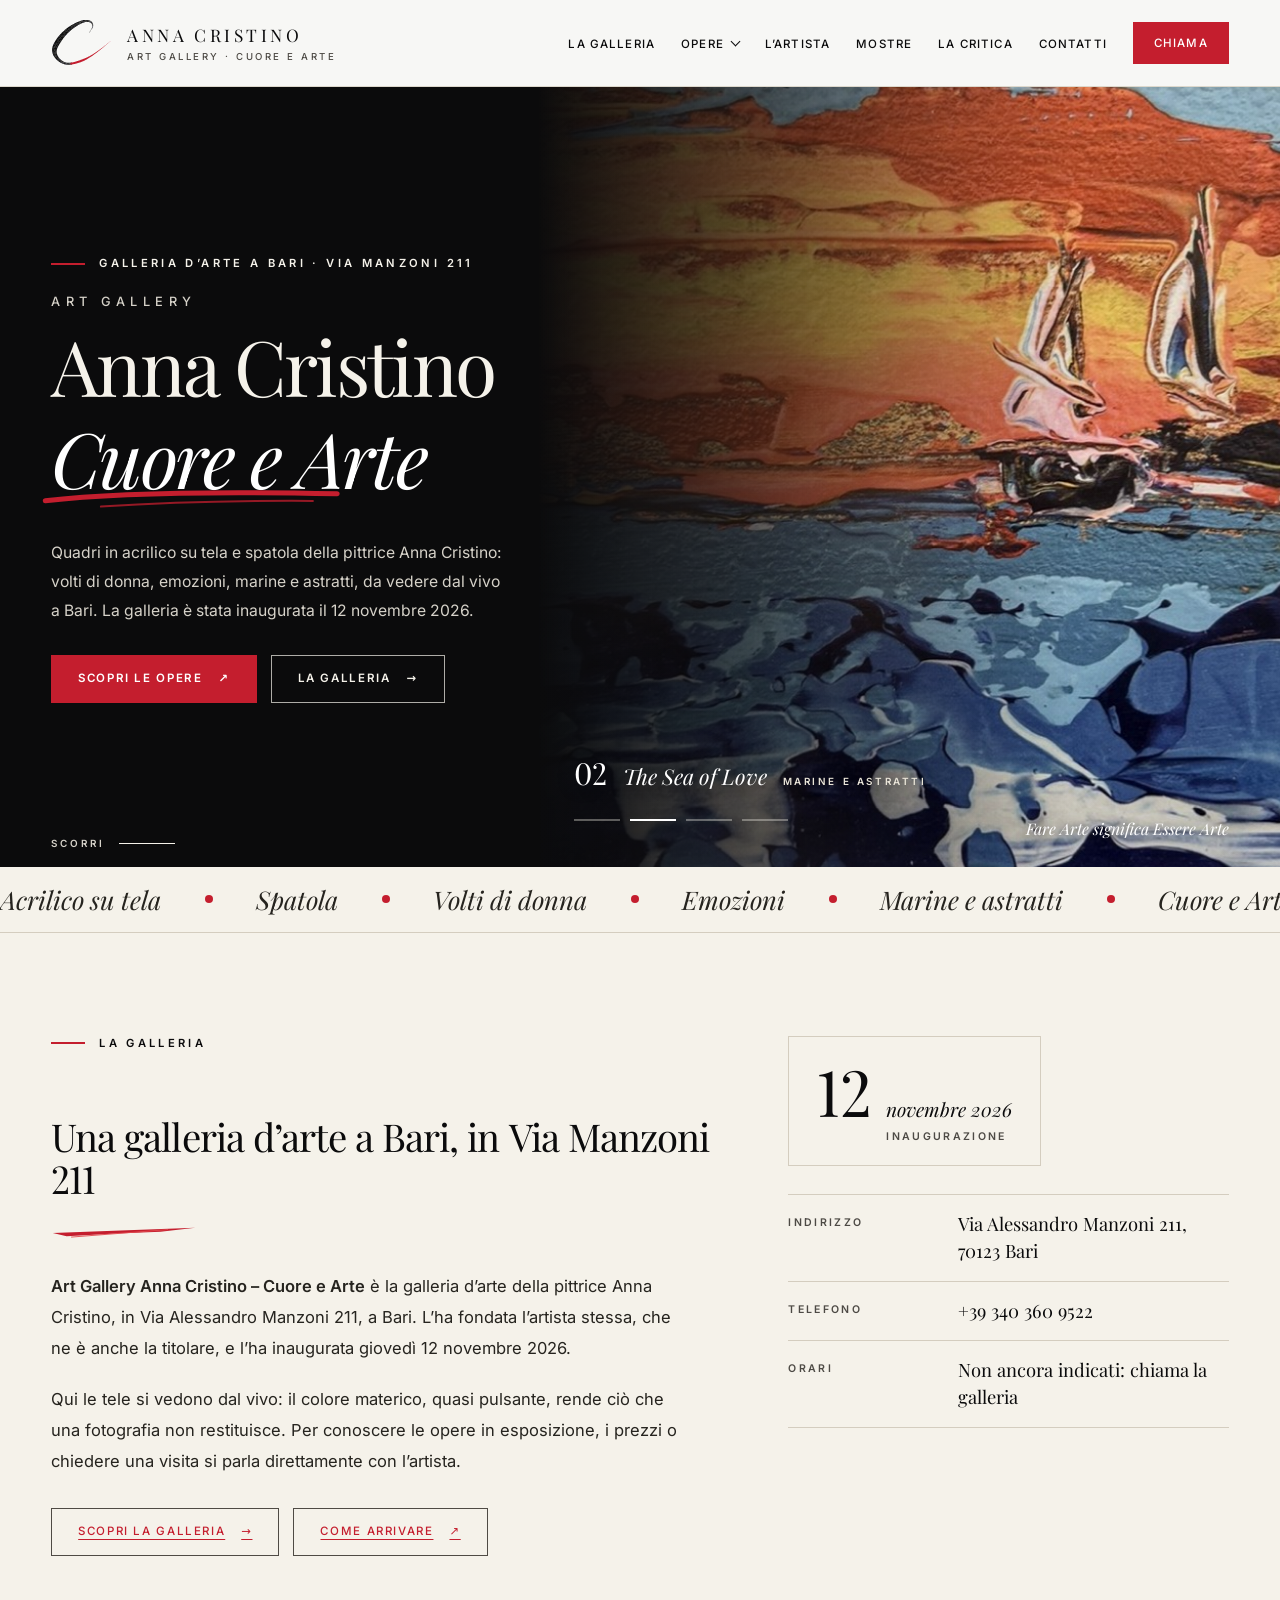
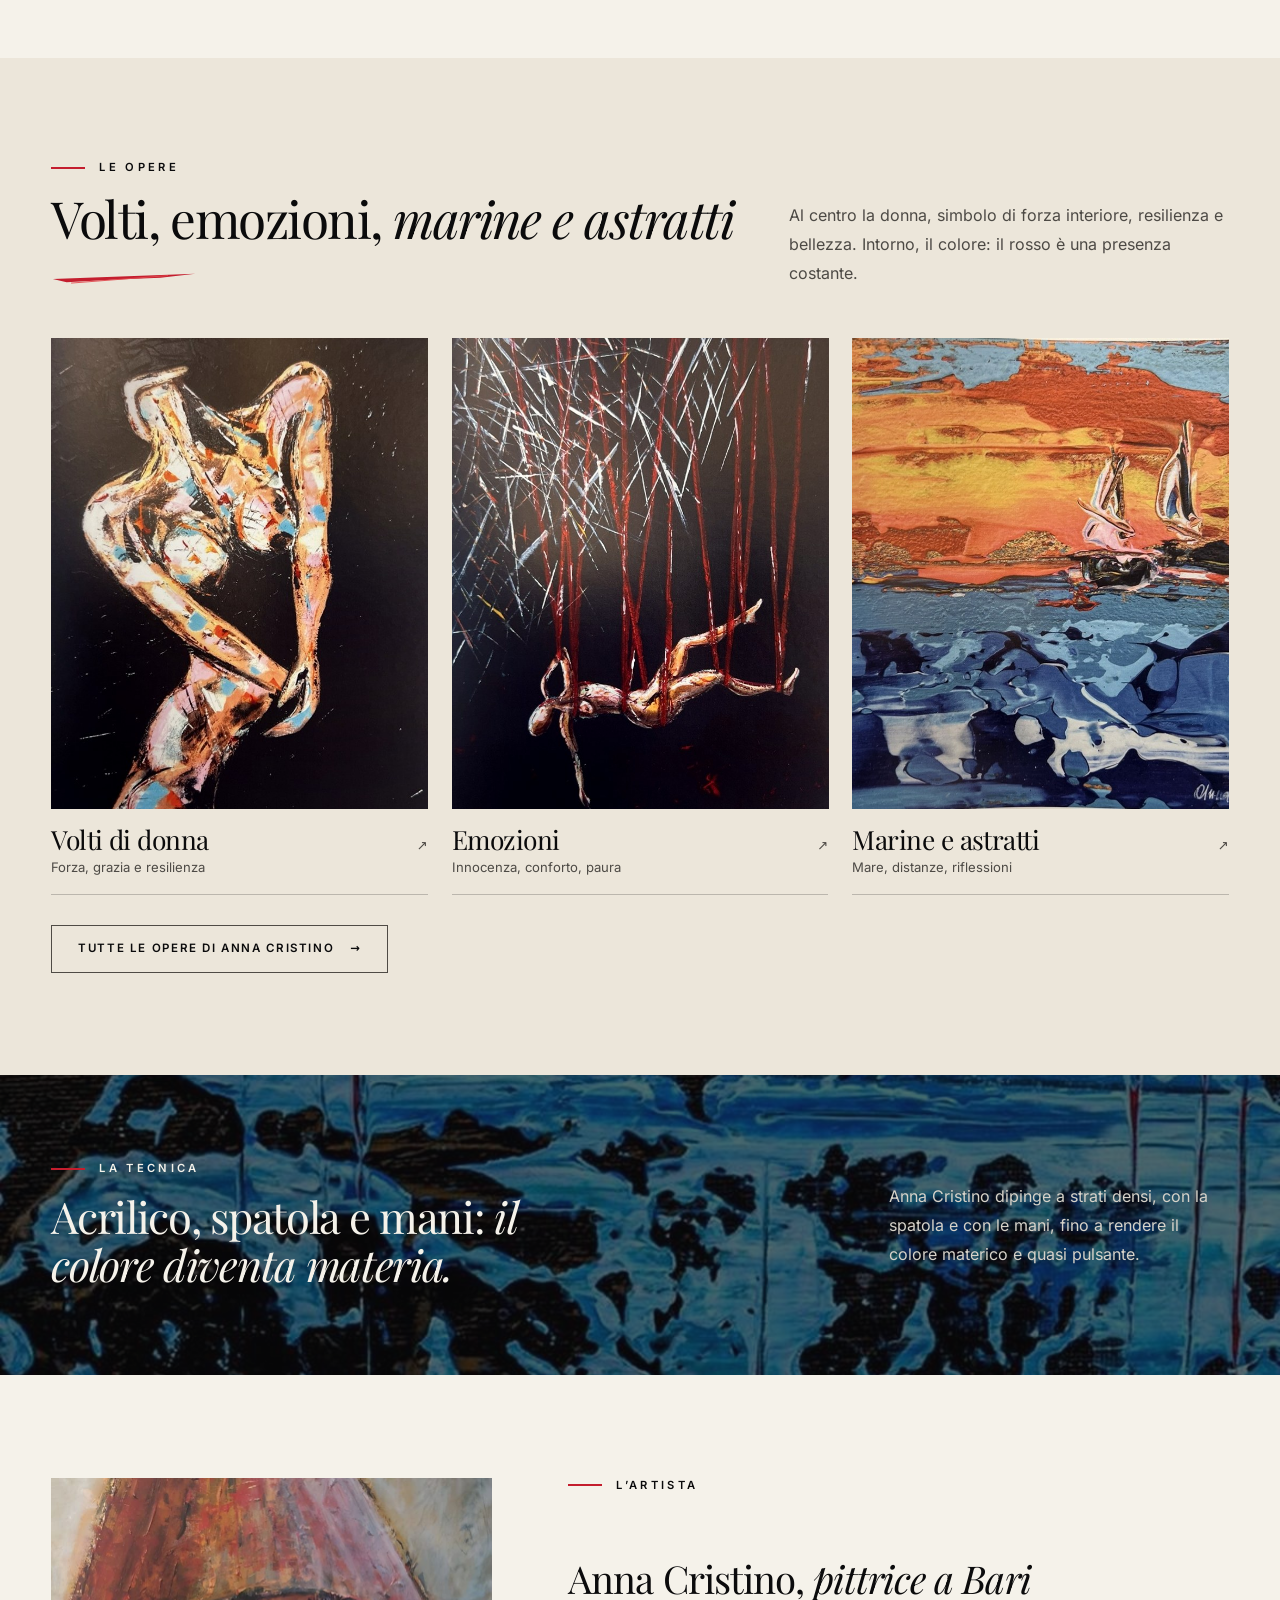
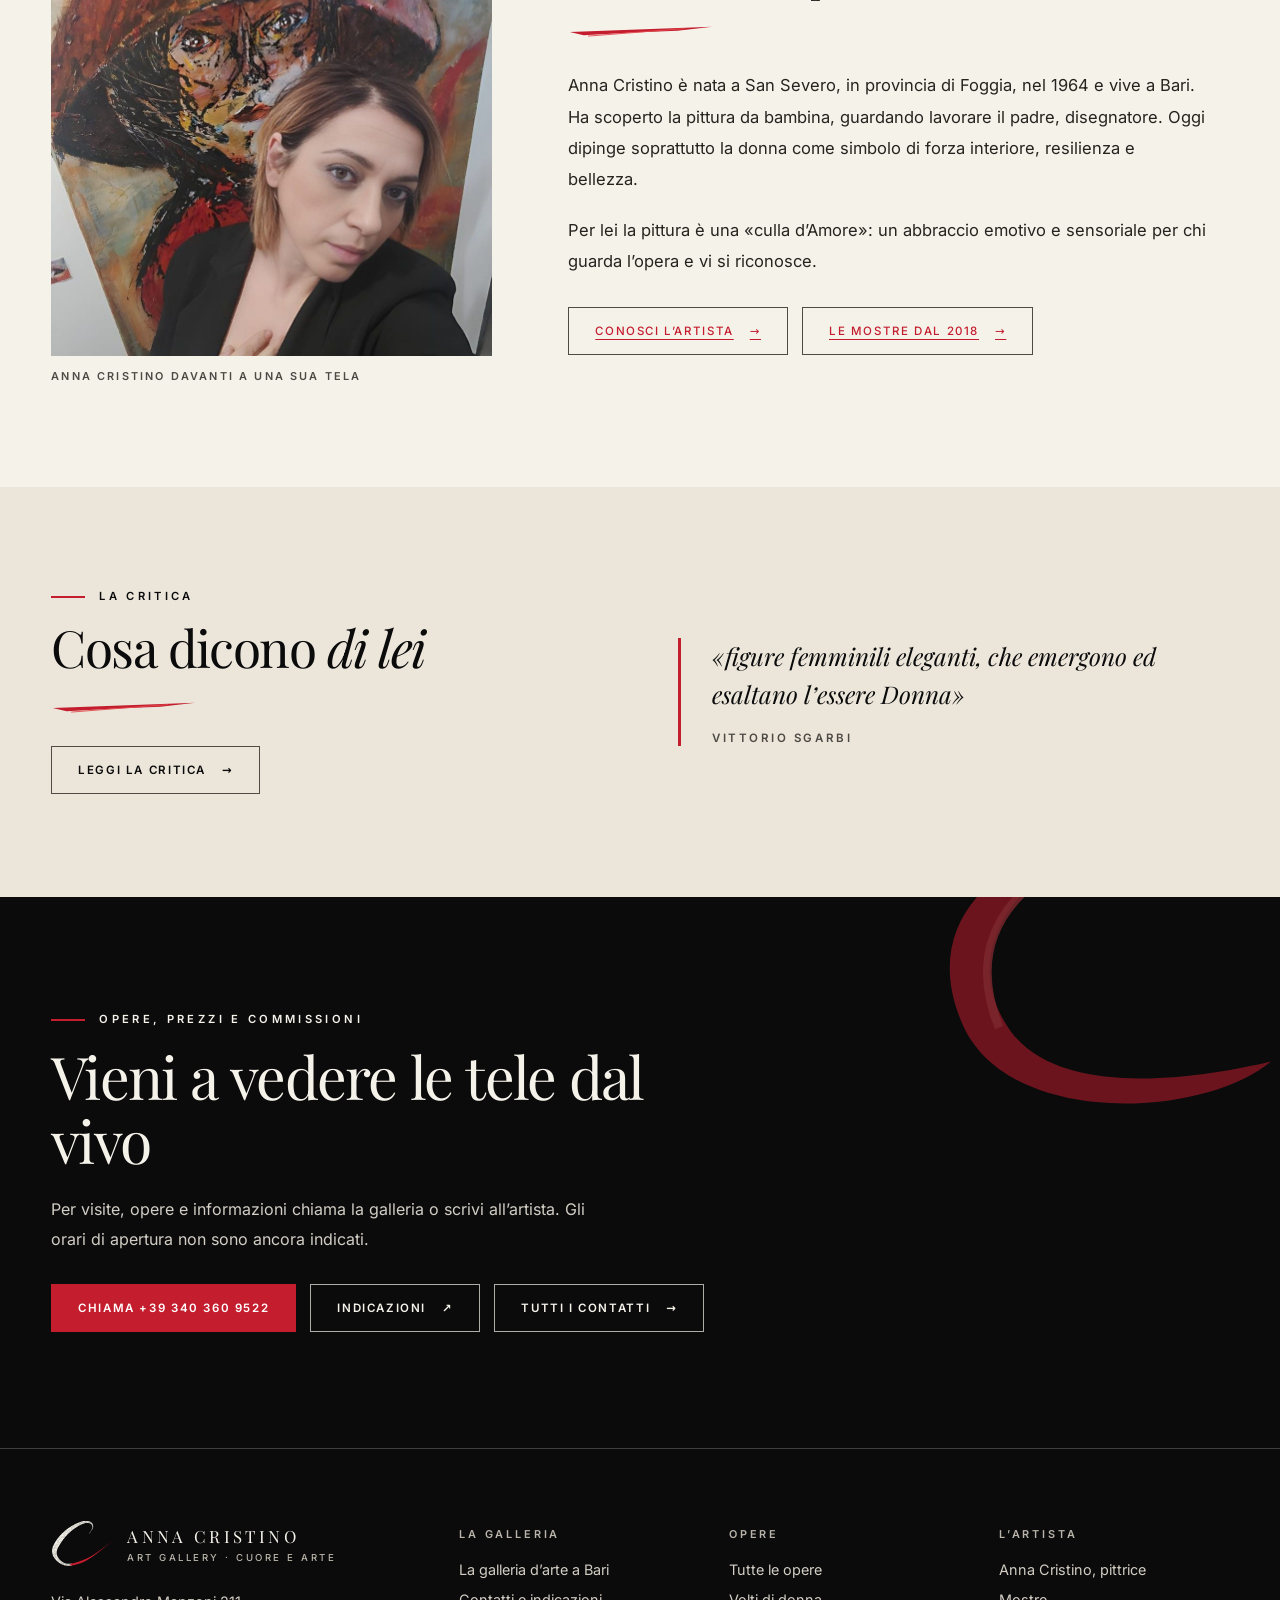
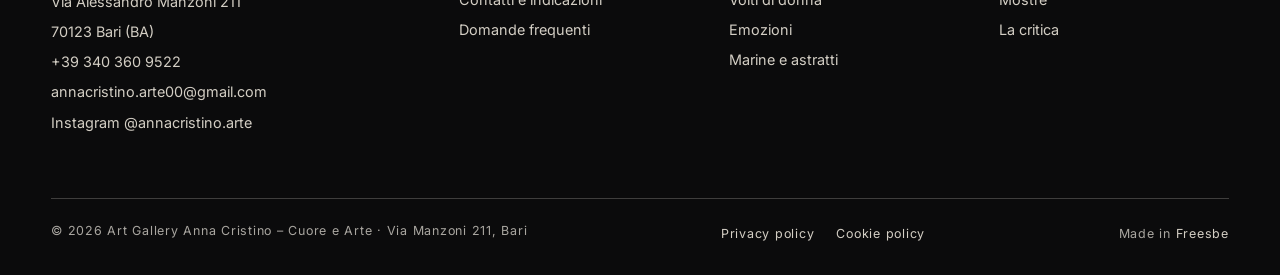
==== commit 1e8cc5bc: "Home: banner dell'evento 25 X Noi Tutte sotto l'hero Si rimuove da solo dal 26 novembre 2026, insiem" ====
--- a/index.html
+++ b/index.html
@@ -19,6 +19,6 @@
 </head><body>
 <a class="skip" href="#main">Vai al contenuto</a>
 <header class="header"><div class="container nav"><a class="brand" href="index.html" aria-label="Art Gallery Anna Cristino – Cuore e Arte, home"><img src="img/logo-c-dark.svg" width="62" height="46" alt=""><span class="bt"><b>Anna Cristino</b><span>Art Gallery · Cuore e Arte</span></span></a><button class="burger" type="button" aria-controls="nav" aria-expanded="false" aria-label="Apri il menu"><span></span></button><nav id="nav" class="menu" aria-label="Navigazione principale"><ul><li><a href="la-galleria.html">La galleria</a></li><li class="has-sub"><a href="opere.html">Opere</a><ul class="sub"><li><a href="opere.html">Tutte le opere</a></li><li><a href="volti-di-donna.html">Volti di donna</a></li><li><a href="emozioni.html">Emozioni</a></li><li><a href="marine-e-astratti.html">Marine e astratti</a></li></ul></li><li><a href="anna-cristino-pittrice.html">L’artista</a></li><li><a href="mostre.html">Mostre</a></li><li><a href="critica.html">La critica</a></li><li><a href="contatti.html">Contatti</a></li><li><a class="btn btn-red btn-sm" href="tel:+393403609522">Chiama</a></li></ul></nav></div></header>
-<main id="main"><section class="hero"><div class="hero-stage"><figure class="hs ev on" data-t="25 X Noi Tutte" data-s="Evento · 25 novembre" data-h="contatti.html"><img src="img/evento-25-x-noi-tutte.jpg" width="1080" height="1350" alt="Locandina dell’evento «25 X Noi Tutte», mercoledì 25 novembre alle 18.30, Art Gallery Anna Cristino, Via Manzoni 211, Bari" fetchpriority="high" decoding="async"></figure><figure class="hs" data-t="Ad Lucem" data-s="Emozioni" data-h="emozioni.html"><img src="img/anna-cristino-ad-lucem.jpg" width="1194" height="794" alt="«Ad Lucem», dipinto di Anna Cristino: figura sdraiata che attraversa nastri rossi, gialli, bianchi e azzurri su fondo nero" loading="lazy" decoding="async"style="object-position:50% 30%"></figure><figure class="hs" data-t="The Sea of Love" data-s="Marine e astratti" data-h="marine-e-astratti.html"><img src="img/anna-cristino-the-sea-of-love.jpg" width="896" height="896" alt="«The Sea of Love», dipinto di Anna Cristino: tramonto arancio con due vele su un mare blu a stesure materiche" loading="lazy" decoding="async"style="object-position:50% 50%"></figure><figure class="hs" data-t="Eva" data-s="Volti di donna" data-h="volti-di-donna.html"><img src="img/anna-cristino-eva.jpg" width="645" height="894" alt="«Eva», dipinto di Anna Cristino: figura femminile dalle braccia sollevate sopra il capo, con la pelle a macchie di colore, su fondo nero" loading="lazy" decoding="async"style="object-position:50% 16%"></figure><figure class="hs" data-t="Amanti" data-s="Emozioni" data-h="emozioni.html"><img src="img/anna-cristino-amanti.jpg" width="1264" height="840" alt="«Amanti», dipinto di Anna Cristino: due figure abbracciate su fondo azzurro attraversato da una banda rossa orizzontale" loading="lazy" decoding="async"style="object-position:58% 45%"></figure></div><div class="container"><div class="eyebrow">Galleria d’arte a Bari · Via Manzoni 211</div><h1><span class="ln h-pre"><span>Art Gallery</span></span> <span class="ln"><span>Anna Cristino</span></span> <span class="ln h-tag"><span>Cuore e Arte<svg class="hl" viewBox="0 0 300 20" preserveAspectRatio="none" aria-hidden="true" focusable="false"><path pathLength="1" d="M4 12 C62 4 152 3 296 8"/><path pathLength="1" d="M46 17 C112 12 190 11 258 13"/></svg></span></span></h1><p class="lede">Quadri in acrilico su tela e spatola della pittrice Anna Cristino: volti di donna, emozioni, marine e astratti, da vedere dal vivo a Bari. La galleria è stata inaugurata il 12 novembre 2026.</p><div class="actions"><a class="btn btn-red" href="opere.html">Scopri le opere <span aria-hidden="true">↗</span></a><a class="btn btn-light" href="la-galleria.html">La galleria <span aria-hidden="true">→</span></a></div></div><div class="hero-ui"><div class="hero-meta"><span class="hm-n" aria-hidden="true">01</span><span class="hm-t"><a href="contatti.html">25 X Noi Tutte</a></span><small class="hm-s">Evento · 25 novembre</small></div><div class="hero-dots" role="group" aria-label="Opere in evidenza"><button class="hd on" type="button" aria-label="Mostra la locandina dell’evento «25 X Noi Tutte»" aria-current="true"><i></i></button><button class="hd" type="button" aria-label="Mostra l’opera «Ad Lucem»"><i></i></button><button class="hd" type="button" aria-label="Mostra l’opera «The Sea of Love»"><i></i></button><button class="hd" type="button" aria-label="Mostra l’opera «Eva»"><i></i></button><button class="hd" type="button" aria-label="Mostra l’opera «Amanti»"><i></i></button></div></div><div class="hero-cap">Fare Arte significa Essere Arte</div><a class="scroll-cue" href="#intro" aria-label="Scorri alla presentazione della galleria"><span>Scorri</span><i aria-hidden="true"></i></a></section><a class="ev-poster" href="contatti.html"><img src="img/evento-25-x-noi-tutte.jpg" width="1080" height="1350" alt="Locandina dell’evento «25 X Noi Tutte», mercoledì 25 novembre alle 18.30, Art Gallery Anna Cristino, Via Manzoni 211, Bari" loading="lazy" decoding="async"></a><script>(function(){if(Date.now()<Date.UTC(2026,10,25,23,0,0))return;var h=document.querySelector(".hero"),q=function(s){return h.querySelector(s)};var e=q(".hs.ev"),d=q(".hd"),p=document.querySelector(".ev-poster");if(e)e.remove();if(d)d.remove();if(p)p.remove();var f=q(".hs"),b=q(".hd");if(!f)return;f.classList.add("on");b.classList.add("on");b.setAttribute("aria-current","true");var a=q(".hm-t a");a.textContent=f.getAttribute("data-t");a.setAttribute("href",f.getAttribute("data-h"));q(".hm-s").textContent=f.getAttribute("data-s");})();</script><div class="ticker" aria-hidden="true"><div class="ticker-track"><span>Acrilico su tela</span><span>Spatola</span><span>Volti di donna</span><span>Emozioni</span><span>Marine e astratti</span><span>Cuore e Arte</span><span>Via Manzoni 211, Bari</span><span>Acrilico su tela</span><span>Spatola</span><span>Volti di donna</span><span>Emozioni</span><span>Marine e astratti</span><span>Cuore e Arte</span><span>Via Manzoni 211, Bari</span></div></div><section class="section" id="intro"><div class="container cols2 l"><div class="prose"><div class="eyebrow">La galleria</div><h2 class="h2" style="margin-bottom:6px">Una galleria d’arte a Bari, in Via Manzoni 211</h2><span class="brush" aria-hidden="true"></span><p style="margin-top:30px"><strong>Art Gallery Anna Cristino – Cuore e Arte</strong> è la galleria d’arte della pittrice Anna Cristino, in Via Alessandro Manzoni 211, a Bari. L’ha fondata l’artista stessa, che ne è anche la titolare, e l’ha inaugurata giovedì 12 novembre 2026.</p><p>Qui le tele si vedono dal vivo: il colore materico, quasi pulsante, rende ciò che una fotografia non restituisce. Per conoscere le opere in esposizione, i prezzi o chiedere una visita si parla direttamente con l’artista.</p><div class="actions"><a class="btn btn-dark" href="la-galleria.html">Scopri la galleria <span aria-hidden="true">→</span></a><a class="btn btn-dark" href="https://www.google.com/maps/dir/?api=1&destination=Art+Gallery+Anna+Cristino+Via+Alessandro+Manzoni+211+70123+Bari" target="_blank" rel="noopener">Come arrivare <span aria-hidden="true">↗</span></a></div></div><aside><div class="badge"><b>12</b><div><span>novembre 2026</span><small>Inaugurazione</small></div></div><dl class="facts" style="margin-top:28px"><div><dt>Indirizzo</dt><dd>Via Alessandro Manzoni 211, 70123 Bari</dd></div><div><dt>Telefono</dt><dd><a href="tel:+393403609522">+39 340 360 9522</a></dd></div><div><dt>Orari</dt><dd>Non ancora indicati: chiama la galleria</dd></div></dl></aside></div></section><section class="section sand"><div class="container"><div class="sh"><div><div class="eyebrow">Le opere</div><h2>Volti, emozioni, <i>marine e astratti</i></h2><span class="brush" aria-hidden="true"></span></div><p>Al centro la donna, simbolo di forza interiore, resilienza e bellezza. Intorno, il colore: il rosso è una presenza costante.</p></div><div class="tiles"><a class="tile" href="volti-di-donna.html"><div class="im"><img src="img/anna-cristino-eva.jpg" width="645" height="894" alt="«Eva», dipinto di Anna Cristino: figura femminile dalle braccia sollevate sopra il capo, con la pelle a macchie di colore, su fondo nero" loading="lazy" decoding="async"></div><div class="cap"><div><h3>Volti di donna</h3><span>Forza, grazia e resilienza</span></div><span class="arrow" aria-hidden="true">↗</span></div></a><a class="tile" href="emozioni.html"><div class="im"><img src="img/anna-cristino-legami.jpg" width="693" height="994" alt="«Legami», dipinto di Anna Cristino: figura sospesa a fili rossi, su fondo nero attraversato da segni bianchi" loading="lazy" decoding="async"></div><div class="cap"><div><h3>Emozioni</h3><span>Innocenza, conforto, paura</span></div><span class="arrow" aria-hidden="true">↗</span></div></a><a class="tile" href="marine-e-astratti.html"><div class="im"><img src="img/anna-cristino-the-sea-of-love.jpg" width="896" height="896" alt="«The Sea of Love», dipinto di Anna Cristino: tramonto arancio con due vele su un mare blu a stesure materiche" loading="lazy" decoding="async"></div><div class="cap"><div><h3>Marine e astratti</h3><span>Mare, distanze, riflessioni</span></div><span class="arrow" aria-hidden="true">↗</span></div></a></div><div class="actions"><a class="btn btn-dark" href="opere.html">Tutte le opere di Anna Cristino <span aria-hidden="true">→</span></a></div></div></section><section class="pause" style="background-image:url(img/texture/blu-stratificato.jpg);min-height:300px"><div class="container"><div><div class="eyebrow">La tecnica</div><h2 style="margin-top:16px">Acrilico, spatola e mani: <i>il colore diventa materia.</i></h2></div><p style="max-width:34ch;color:#d6d2c9;line-height:1.8">Anna Cristino dipinge a strati densi, con la spatola e con le mani, fino a rendere il colore materico e quasi pulsante.</p></div></section><section class="section"><div class="container cols2 r"><figure class="fig"><img src="img/anna-cristino-pittrice-davanti-a-un-suo-ritratto.jpg" width="883" height="960" alt="Anna Cristino davanti a una sua tela che ritrae un volto con un grande cappello rosso" loading="lazy" decoding="async"><figcaption>Anna Cristino davanti a una sua tela</figcaption></figure><div class="prose"><div class="eyebrow">L’artista</div><h2 class="h2" style="margin-bottom:6px">Anna Cristino, <i>pittrice a Bari</i></h2><span class="brush" aria-hidden="true"></span><p style="margin-top:30px">Anna Cristino è nata a San Severo, in provincia di Foggia, nel 1964 e vive a Bari. Ha scoperto la pittura da bambina, guardando lavorare il padre, disegnatore. Oggi dipinge soprattutto la donna come simbolo di forza interiore, resilienza e bellezza.</p><p>Per lei la pittura è una «culla d’Amore»: un abbraccio emotivo e sensoriale per chi guarda l’opera e vi si riconosce.</p><div class="actions"><a class="btn btn-dark" href="anna-cristino-pittrice.html">Conosci l’artista <span aria-hidden="true">→</span></a><a class="btn btn-dark" href="mostre.html">Le mostre dal 2018 <span aria-hidden="true">→</span></a></div></div></div></section><section class="section sand"><div class="container cols2" style="align-items:center"><div><div class="eyebrow">La critica</div><h2 class="h2" style="margin-bottom:6px">Cosa dicono <i>di lei</i></h2><span class="brush" aria-hidden="true"></span><div class="actions"><a class="btn btn-dark" href="critica.html">Leggi la critica <span aria-hidden="true">→</span></a></div></div><blockquote class="quote"><p>«figure femminili eleganti, che emergono ed esaltano l’essere Donna»</p><cite>Vittorio Sgarbi</cite></blockquote></div></section><section class="cta"><div class="container"><div class="eyebrow">Opere, prezzi e commissioni</div><h2>Vieni a vedere le tele dal vivo</h2><p>Per visite, opere e informazioni chiama la galleria o scrivi all’artista. Gli orari di apertura non sono ancora indicati.</p><div class="actions"><a class="btn btn-red" href="tel:+393403609522">Chiama +39 340 360 9522</a><a class="btn btn-light" href="https://www.google.com/maps/dir/?api=1&destination=Art+Gallery+Anna+Cristino+Via+Alessandro+Manzoni+211+70123+Bari" target="_blank" rel="noopener">Indicazioni <span aria-hidden="true">↗</span></a><a class="btn btn-light" href="contatti.html">Tutti i contatti <span aria-hidden="true">→</span></a></div></div></section></main>
+<main id="main"><section class="hero"><div class="hero-stage"><figure class="hs ev on" data-t="25 X Noi Tutte" data-s="Evento · 25 novembre" data-h="#evento"><img src="img/evento-25-x-noi-tutte.jpg" width="1080" height="1350" alt="Locandina dell’evento «25 X Noi Tutte», mercoledì 25 novembre alle 18.30, Art Gallery Anna Cristino, Via Manzoni 211, Bari" fetchpriority="high" decoding="async"></figure><figure class="hs" data-t="Ad Lucem" data-s="Emozioni" data-h="emozioni.html"><img src="img/anna-cristino-ad-lucem.jpg" width="1194" height="794" alt="«Ad Lucem», dipinto di Anna Cristino: figura sdraiata che attraversa nastri rossi, gialli, bianchi e azzurri su fondo nero" loading="lazy" decoding="async"style="object-position:50% 30%"></figure><figure class="hs" data-t="The Sea of Love" data-s="Marine e astratti" data-h="marine-e-astratti.html"><img src="img/anna-cristino-the-sea-of-love.jpg" width="896" height="896" alt="«The Sea of Love», dipinto di Anna Cristino: tramonto arancio con due vele su un mare blu a stesure materiche" loading="lazy" decoding="async"style="object-position:50% 50%"></figure><figure class="hs" data-t="Eva" data-s="Volti di donna" data-h="volti-di-donna.html"><img src="img/anna-cristino-eva.jpg" width="645" height="894" alt="«Eva», dipinto di Anna Cristino: figura femminile dalle braccia sollevate sopra il capo, con la pelle a macchie di colore, su fondo nero" loading="lazy" decoding="async"style="object-position:50% 16%"></figure><figure class="hs" data-t="Amanti" data-s="Emozioni" data-h="emozioni.html"><img src="img/anna-cristino-amanti.jpg" width="1264" height="840" alt="«Amanti», dipinto di Anna Cristino: due figure abbracciate su fondo azzurro attraversato da una banda rossa orizzontale" loading="lazy" decoding="async"style="object-position:58% 45%"></figure></div><div class="container"><div class="eyebrow">Galleria d’arte a Bari · Via Manzoni 211</div><h1><span class="ln h-pre"><span>Art Gallery</span></span> <span class="ln"><span>Anna Cristino</span></span> <span class="ln h-tag"><span>Cuore e Arte<svg class="hl" viewBox="0 0 300 20" preserveAspectRatio="none" aria-hidden="true" focusable="false"><path pathLength="1" d="M4 12 C62 4 152 3 296 8"/><path pathLength="1" d="M46 17 C112 12 190 11 258 13"/></svg></span></span></h1><p class="lede">Quadri in acrilico su tela e spatola della pittrice Anna Cristino: volti di donna, emozioni, marine e astratti, da vedere dal vivo a Bari. La galleria è stata inaugurata il 12 novembre 2026.</p><div class="actions"><a class="btn btn-red" href="opere.html">Scopri le opere <span aria-hidden="true">↗</span></a><a class="btn btn-light" href="la-galleria.html">La galleria <span aria-hidden="true">→</span></a></div></div><div class="hero-ui"><div class="hero-meta"><span class="hm-n" aria-hidden="true">01</span><span class="hm-t"><a href="contatti.html">25 X Noi Tutte</a></span><small class="hm-s">Evento · 25 novembre</small></div><div class="hero-dots" role="group" aria-label="Opere in evidenza"><button class="hd on" type="button" aria-label="Mostra la locandina dell’evento «25 X Noi Tutte»" aria-current="true"><i></i></button><button class="hd" type="button" aria-label="Mostra l’opera «Ad Lucem»"><i></i></button><button class="hd" type="button" aria-label="Mostra l’opera «The Sea of Love»"><i></i></button><button class="hd" type="button" aria-label="Mostra l’opera «Eva»"><i></i></button><button class="hd" type="button" aria-label="Mostra l’opera «Amanti»"><i></i></button></div></div><div class="hero-cap">Fare Arte significa Essere Arte</div><a class="scroll-cue" href="#intro" aria-label="Scorri alla presentazione della galleria"><span>Scorri</span><i aria-hidden="true"></i></a></section><section class="evb" id="evento" aria-labelledby="evb-t"><div class="container"><div class="evb-grid"><a class="evb-img" href="img/evento-25-x-noi-tutte.jpg" target="_blank" rel="noopener" aria-label="Apri la locandina a tutta grandezza"><img src="img/evento-25-x-noi-tutte.jpg" width="1080" height="1350" alt="Locandina dell’evento «25 X Noi Tutte», mercoledì 25 novembre alle 18.30, Art Gallery Anna Cristino, Via Manzoni 211, Bari" loading="lazy" decoding="async"></a><div class="evb-txt"><div class="eyebrow">Evento in galleria</div><h2 class="h2" id="evb-t">25 <i>X Noi Tutte</i></h2><p class="evb-when"><b>Mercoledì 25 novembre 2026, ore 18.30</b><span>Art Gallery Anna Cristino · Via Manzoni 211, Bari</span></p><p>Il 25 novembre, Giornata internazionale per l’eliminazione della violenza contro le donne, la galleria ospita una serata di parole, poesia e musica tra le tele di Anna Cristino, a cura di Serena De Sandi e Maria Pia Latorre.</p><dl class="evb-who"><div><dt>Intervengono</dt><dd>Anna Cristino, pittrice · Mirella Giannini, sociologa</dd></div><div><dt>Interventi poetici</dt><dd>Mauro De Pasquale · Beatrice Lippo · Pippo Marzulli · Paolo Polvani · Giusy Scattarelli · Elisabetta Stragapede</dd></div><div><dt>Interventi musicali</dt><dd>Angel De Palma, artista · Paolo Troccoli, cantautore</dd></div></dl><div class="actions"><a class="btn btn-red" href="https://www.google.com/maps/dir/?api=1&destination=Art+Gallery+Anna+Cristino+Via+Alessandro+Manzoni+211+70123+Bari" target="_blank" rel="noopener">Come arrivare <span aria-hidden="true">↗</span></a><a class="btn btn-dark" href="tel:+393403609522">Chiama la galleria <span aria-hidden="true">→</span></a></div></div></div></div></section><script>(function(){if(Date.now()<Date.UTC(2026,10,25,23,0,0))return;var h=document.querySelector(".hero"),q=function(s){return h.querySelector(s)};var e=q(".hs.ev"),d=q(".hd"),p=document.querySelector(".evb");if(e)e.remove();if(d)d.remove();if(p)p.remove();var f=q(".hs"),b=q(".hd");if(!f)return;f.classList.add("on");b.classList.add("on");b.setAttribute("aria-current","true");var a=q(".hm-t a");a.textContent=f.getAttribute("data-t");a.setAttribute("href",f.getAttribute("data-h"));q(".hm-s").textContent=f.getAttribute("data-s");})();</script><div class="ticker" aria-hidden="true"><div class="ticker-track"><span>Acrilico su tela</span><span>Spatola</span><span>Volti di donna</span><span>Emozioni</span><span>Marine e astratti</span><span>Cuore e Arte</span><span>Via Manzoni 211, Bari</span><span>Acrilico su tela</span><span>Spatola</span><span>Volti di donna</span><span>Emozioni</span><span>Marine e astratti</span><span>Cuore e Arte</span><span>Via Manzoni 211, Bari</span></div></div><section class="section" id="intro"><div class="container cols2 l"><div class="prose"><div class="eyebrow">La galleria</div><h2 class="h2" style="margin-bottom:6px">Una galleria d’arte a Bari, in Via Manzoni 211</h2><span class="brush" aria-hidden="true"></span><p style="margin-top:30px"><strong>Art Gallery Anna Cristino – Cuore e Arte</strong> è la galleria d’arte della pittrice Anna Cristino, in Via Alessandro Manzoni 211, a Bari. L’ha fondata l’artista stessa, che ne è anche la titolare, e l’ha inaugurata giovedì 12 novembre 2026.</p><p>Qui le tele si vedono dal vivo: il colore materico, quasi pulsante, rende ciò che una fotografia non restituisce. Per conoscere le opere in esposizione, i prezzi o chiedere una visita si parla direttamente con l’artista.</p><div class="actions"><a class="btn btn-dark" href="la-galleria.html">Scopri la galleria <span aria-hidden="true">→</span></a><a class="btn btn-dark" href="https://www.google.com/maps/dir/?api=1&destination=Art+Gallery+Anna+Cristino+Via+Alessandro+Manzoni+211+70123+Bari" target="_blank" rel="noopener">Come arrivare <span aria-hidden="true">↗</span></a></div></div><aside><div class="badge"><b>12</b><div><span>novembre 2026</span><small>Inaugurazione</small></div></div><dl class="facts" style="margin-top:28px"><div><dt>Indirizzo</dt><dd>Via Alessandro Manzoni 211, 70123 Bari</dd></div><div><dt>Telefono</dt><dd><a href="tel:+393403609522">+39 340 360 9522</a></dd></div><div><dt>Orari</dt><dd>Non ancora indicati: chiama la galleria</dd></div></dl></aside></div></section><section class="section sand"><div class="container"><div class="sh"><div><div class="eyebrow">Le opere</div><h2>Volti, emozioni, <i>marine e astratti</i></h2><span class="brush" aria-hidden="true"></span></div><p>Al centro la donna, simbolo di forza interiore, resilienza e bellezza. Intorno, il colore: il rosso è una presenza costante.</p></div><div class="tiles"><a class="tile" href="volti-di-donna.html"><div class="im"><img src="img/anna-cristino-eva.jpg" width="645" height="894" alt="«Eva», dipinto di Anna Cristino: figura femminile dalle braccia sollevate sopra il capo, con la pelle a macchie di colore, su fondo nero" loading="lazy" decoding="async"></div><div class="cap"><div><h3>Volti di donna</h3><span>Forza, grazia e resilienza</span></div><span class="arrow" aria-hidden="true">↗</span></div></a><a class="tile" href="emozioni.html"><div class="im"><img src="img/anna-cristino-legami.jpg" width="693" height="994" alt="«Legami», dipinto di Anna Cristino: figura sospesa a fili rossi, su fondo nero attraversato da segni bianchi" loading="lazy" decoding="async"></div><div class="cap"><div><h3>Emozioni</h3><span>Innocenza, conforto, paura</span></div><span class="arrow" aria-hidden="true">↗</span></div></a><a class="tile" href="marine-e-astratti.html"><div class="im"><img src="img/anna-cristino-the-sea-of-love.jpg" width="896" height="896" alt="«The Sea of Love», dipinto di Anna Cristino: tramonto arancio con due vele su un mare blu a stesure materiche" loading="lazy" decoding="async"></div><div class="cap"><div><h3>Marine e astratti</h3><span>Mare, distanze, riflessioni</span></div><span class="arrow" aria-hidden="true">↗</span></div></a></div><div class="actions"><a class="btn btn-dark" href="opere.html">Tutte le opere di Anna Cristino <span aria-hidden="true">→</span></a></div></div></section><section class="pause" style="background-image:url(img/texture/blu-stratificato.jpg);min-height:300px"><div class="container"><div><div class="eyebrow">La tecnica</div><h2 style="margin-top:16px">Acrilico, spatola e mani: <i>il colore diventa materia.</i></h2></div><p style="max-width:34ch;color:#d6d2c9;line-height:1.8">Anna Cristino dipinge a strati densi, con la spatola e con le mani, fino a rendere il colore materico e quasi pulsante.</p></div></section><section class="section"><div class="container cols2 r"><figure class="fig"><img src="img/anna-cristino-pittrice-davanti-a-un-suo-ritratto.jpg" width="883" height="960" alt="Anna Cristino davanti a una sua tela che ritrae un volto con un grande cappello rosso" loading="lazy" decoding="async"><figcaption>Anna Cristino davanti a una sua tela</figcaption></figure><div class="prose"><div class="eyebrow">L’artista</div><h2 class="h2" style="margin-bottom:6px">Anna Cristino, <i>pittrice a Bari</i></h2><span class="brush" aria-hidden="true"></span><p style="margin-top:30px">Anna Cristino è nata a San Severo, in provincia di Foggia, nel 1964 e vive a Bari. Ha scoperto la pittura da bambina, guardando lavorare il padre, disegnatore. Oggi dipinge soprattutto la donna come simbolo di forza interiore, resilienza e bellezza.</p><p>Per lei la pittura è una «culla d’Amore»: un abbraccio emotivo e sensoriale per chi guarda l’opera e vi si riconosce.</p><div class="actions"><a class="btn btn-dark" href="anna-cristino-pittrice.html">Conosci l’artista <span aria-hidden="true">→</span></a><a class="btn btn-dark" href="mostre.html">Le mostre dal 2018 <span aria-hidden="true">→</span></a></div></div></div></section><section class="section sand"><div class="container cols2" style="align-items:center"><div><div class="eyebrow">La critica</div><h2 class="h2" style="margin-bottom:6px">Cosa dicono <i>di lei</i></h2><span class="brush" aria-hidden="true"></span><div class="actions"><a class="btn btn-dark" href="critica.html">Leggi la critica <span aria-hidden="true">→</span></a></div></div><blockquote class="quote"><p>«figure femminili eleganti, che emergono ed esaltano l’essere Donna»</p><cite>Vittorio Sgarbi</cite></blockquote></div></section><section class="cta"><div class="container"><div class="eyebrow">Opere, prezzi e commissioni</div><h2>Vieni a vedere le tele dal vivo</h2><p>Per visite, opere e informazioni chiama la galleria o scrivi all’artista. Gli orari di apertura non sono ancora indicati.</p><div class="actions"><a class="btn btn-red" href="tel:+393403609522">Chiama +39 340 360 9522</a><a class="btn btn-light" href="https://www.google.com/maps/dir/?api=1&destination=Art+Gallery+Anna+Cristino+Via+Alessandro+Manzoni+211+70123+Bari" target="_blank" rel="noopener">Indicazioni <span aria-hidden="true">↗</span></a><a class="btn btn-light" href="contatti.html">Tutti i contatti <span aria-hidden="true">→</span></a></div></div></section></main>
 <footer class="footer"><div class="container"><div class="fcols"><div><div class="fbrand"><img src="img/logo-c.svg" width="62" height="46" alt=""><div><b>Anna Cristino</b><span>Art Gallery · Cuore e Arte</span></div></div><address><p>Via Alessandro Manzoni 211<br>70123 Bari (BA)</p><a href="tel:+393403609522">+39 340 360 9522</a><a href="mailto:annacristino.arte00@gmail.com?subject=Richiesta%20informazioni%20-%20Art%20Gallery%20Anna%20Cristino">annacristino.arte00@gmail.com</a><a href="https://www.instagram.com/annacristino.arte/" rel="noopener" target="_blank">Instagram @annacristino.arte</a></address></div><div><h4>La galleria</h4><a href="la-galleria.html">La galleria d’arte a Bari</a><a href="contatti.html">Contatti e indicazioni</a><a href="domande-frequenti.html">Domande frequenti</a></div><div><h4>Opere</h4><a href="opere.html">Tutte le opere</a><a href="volti-di-donna.html">Volti di donna</a><a href="emozioni.html">Emozioni</a><a href="marine-e-astratti.html">Marine e astratti</a></div><div><h4>L’artista</h4><a href="anna-cristino-pittrice.html">Anna Cristino, pittrice</a><a href="mostre.html">Mostre</a><a href="critica.html">La critica</a></div></div><div class="fbottom"><span>© 2026 Art Gallery Anna Cristino – Cuore e Arte · Via Manzoni 211, Bari</span><span class="flegal"><a href="privacy-policy.html">Privacy policy</a><a href="cookie-policy.html">Cookie policy</a></span><span>Made in <a href="https://freesbe.it" rel="nofollow noopener" target="_blank">Freesbe</a></span></div></div></footer>
 <script src="site.js" defer></script></body></html>
--- a/style.css
+++ b/style.css
@@ -430,7 +430,19 @@
 .hs.ev img{object-fit:contain;object-position:right center;padding:7% 48px 7% 0;animation:none!important}
 .hero-stage:has(.hs.ev.on):after{opacity:0}
 .hero:has(.hs.ev.on) .hero-cap{display:none}
-.ev-poster{display:none}
+.evb{background:var(--ivory);border-bottom:1px solid var(--line-d);padding:clamp(36px,5vw,64px) 0;scroll-margin-top:70px}
+.evb-grid{display:grid;grid-template-columns:minmax(0,300px) minmax(0,1fr);gap:clamp(28px,5vw,72px);align-items:center}
+.evb-img{display:block;box-shadow:0 18px 44px rgba(11,11,12,.18);transition:transform .4s cubic-bezier(.2,.7,.2,1)}
+.evb-img:hover{transform:translateY(-4px) rotate(-.6deg)}
+.evb-img img{display:block;width:100%;height:auto}
+.evb .h2{margin:10px 0 14px}
+.evb-txt>p{max-width:62ch;line-height:1.8}
+.evb-when{margin-bottom:14px}
+.evb-when b{display:block;font:500 1.25rem/1.3 var(--serif);color:var(--red)}
+.evb-when span{font-size:.92rem;color:#5d5a55}
+.evb-who{margin:20px 0 26px;display:grid;gap:10px;max-width:62ch}
+.evb-who dt{font:600 .62rem/1.4 var(--sans);letter-spacing:.24em;text-transform:uppercase;color:var(--red);margin-bottom:2px}
+.evb-who dd{margin:0;font-size:.95rem;line-height:1.6}
 
 @media(max-width:960px){
   .hero-stage{width:calc(68% + 24px)}
@@ -441,8 +453,8 @@
 @media(max-width:650px){
   .hero-stage{top:0;right:0;width:100%;height:100%;opacity:.74;transform:none!important}
   .hs.ev img{object-fit:cover;object-position:left center;padding:0;width:230%;max-width:none}
-  .ev-poster{display:block;background:#0B0B0C;padding:0 var(--gutter) 28px}
-  .ev-poster img{display:block;width:100%;height:auto}
+  .evb-grid{grid-template-columns:1fr}
+  .evb-img{max-width:340px;margin:0 auto}
   .hero-ui{left:var(--gutter);right:var(--gutter);bottom:24px;gap:12px}
   .scroll-cue{display:none}
   .hm-n{font-size:1.5rem}
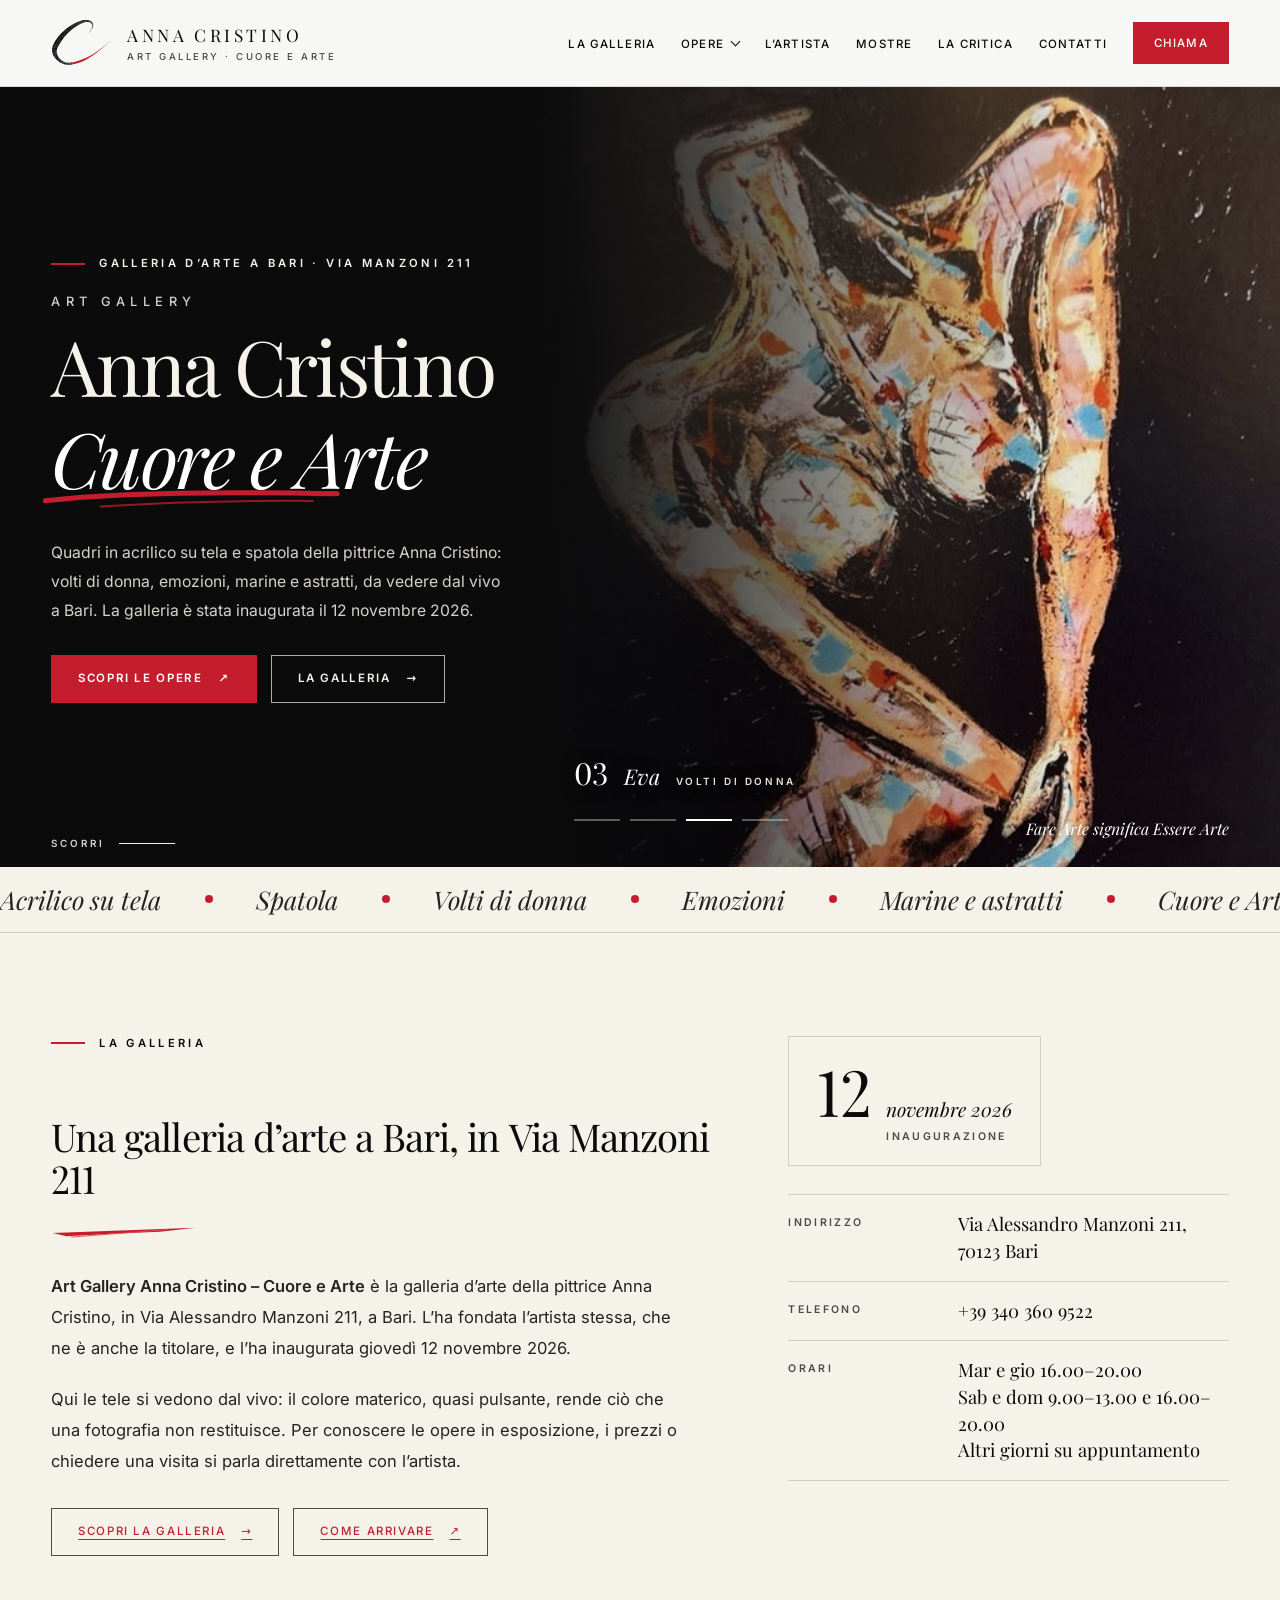
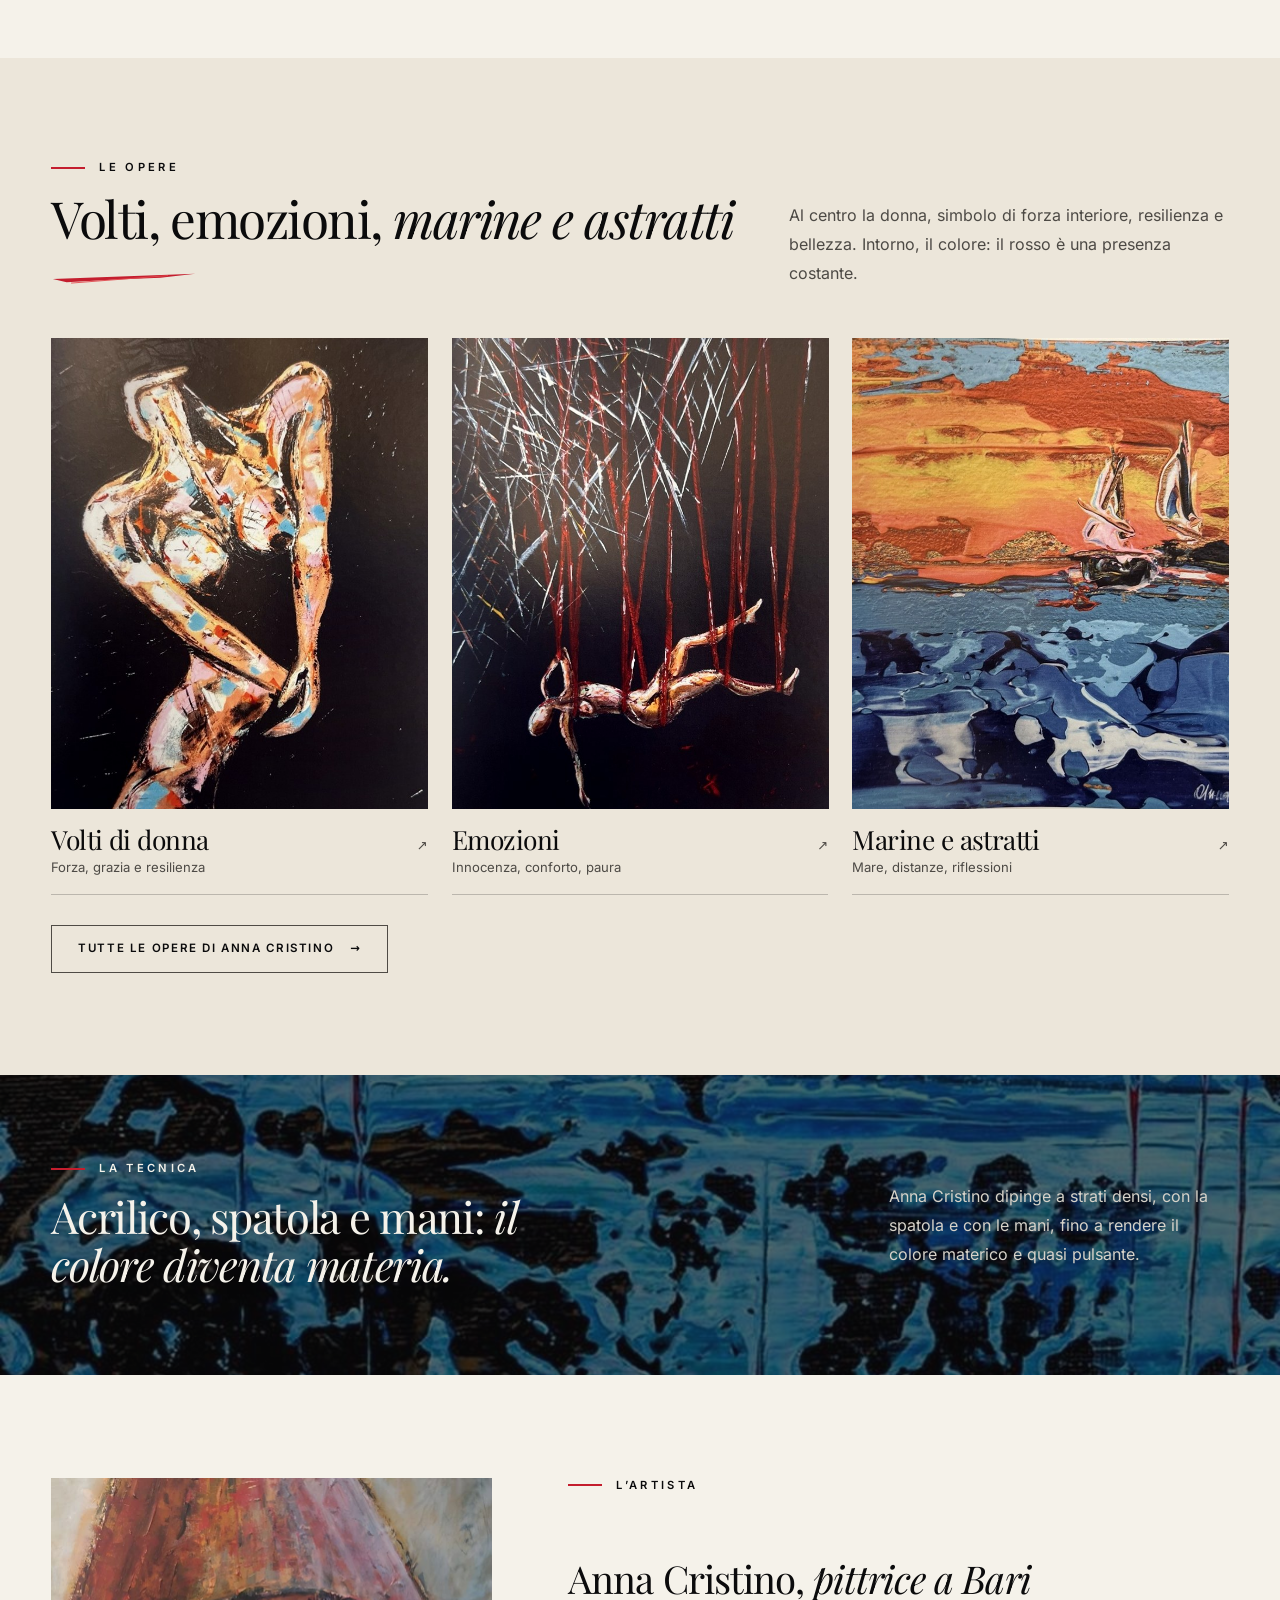
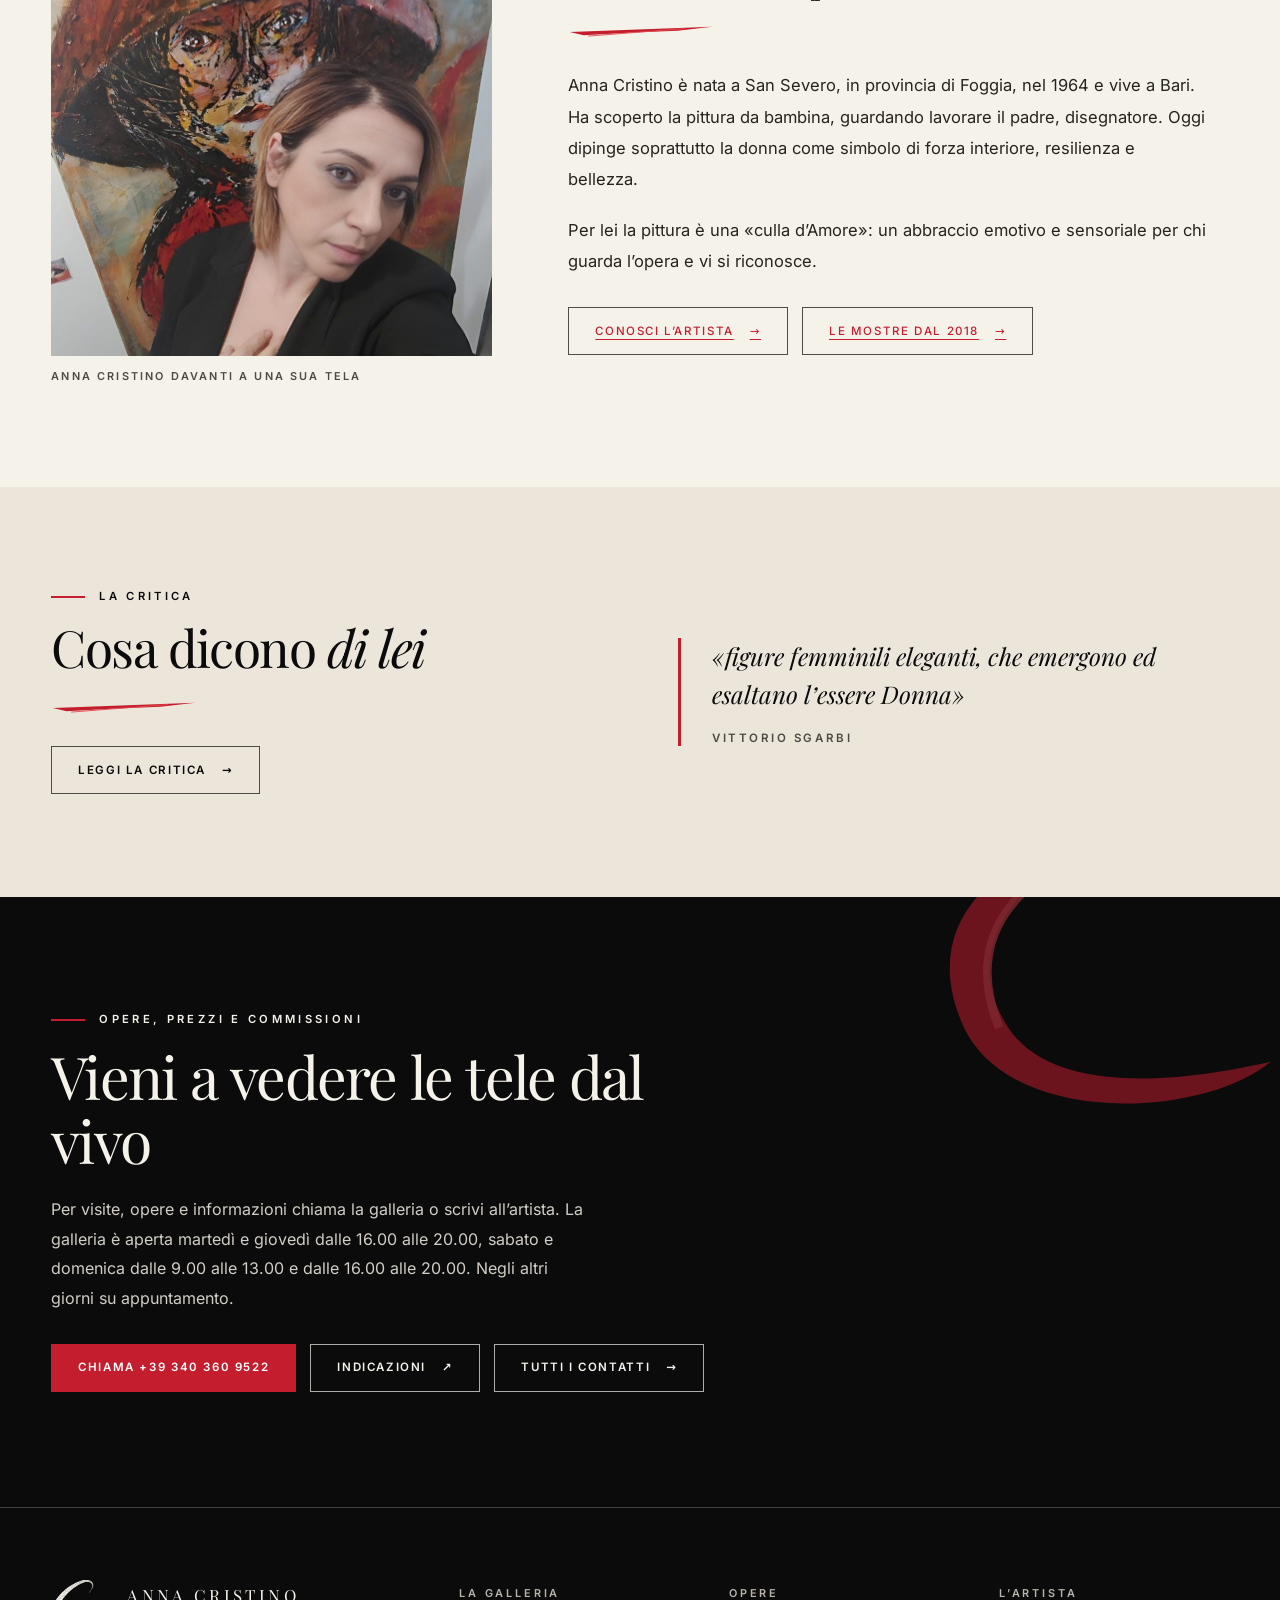
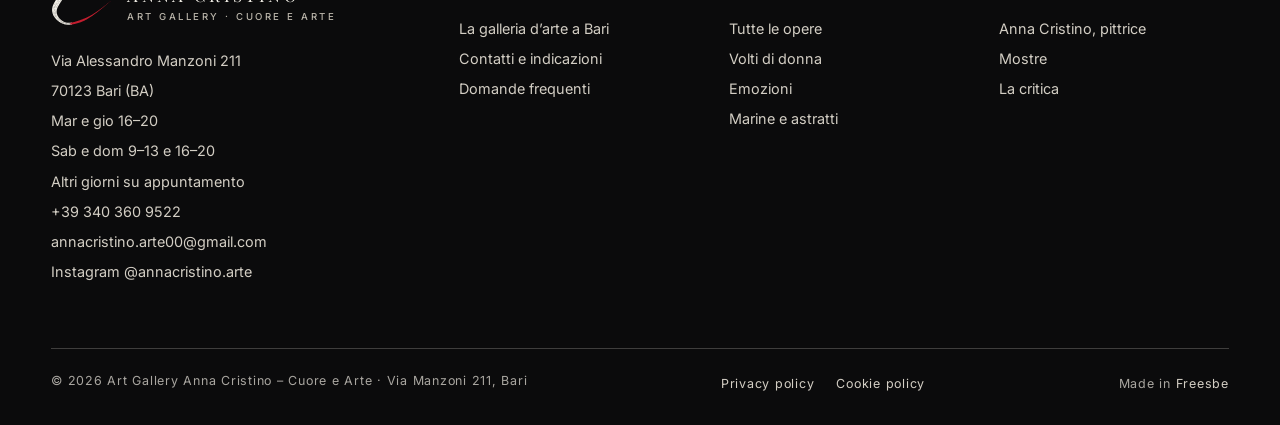
==== commit 39d90607: "Orari di apertura della galleria Co-Authored-By: Claude Fable 5.2 <noreply@anthropic.com> Claude-Ses" ====
--- a/index.html
+++ b/index.html
@@ -14,11 +14,11 @@
 <meta property="og:description" content="Galleria d’arte in Via Manzoni 211 a Bari, inaugurata il 12 novembre 2026. Acrilici su tela e spatola di Anna Cristino da vedere dal vivo.">
 <link rel="stylesheet" href="style.css">
 <script>document.documentElement.className+=" js";try{history.scrollRestoration="manual"}catch(e){}</script>
-<script type="application/ld+json">{"@context":"https://schema.org","@type":"ArtGallery","name":"Art Gallery Anna Cristino – Cuore e Arte","alternateName":"Cuore e Arte","description":"Galleria d’arte in Via Manzoni 211 a Bari, inaugurata il 12 novembre 2026. Acrilici su tela e spatola di Anna Cristino da vedere dal vivo.","telephone":"+39 340 360 9522","email":"annacristino.arte00@gmail.com","address":{"@type":"PostalAddress","streetAddress":"Via Alessandro Manzoni 211","postalCode":"70123","addressLocality":"Bari","addressRegion":"BA","addressCountry":"IT"},"foundingDate":"2026-11-12","founder":{"@type":"Person","name":"Anna Cristino"},"sameAs":["https://www.instagram.com/annacristino.arte/"],"hasMap":"https://www.google.com/maps/search/?api=1&query=Art+Gallery+Anna+Cristino+Via+Alessandro+Manzoni+211+70123+Bari"}</script>
+<script type="application/ld+json">{"@context":"https://schema.org","@type":"ArtGallery","name":"Art Gallery Anna Cristino – Cuore e Arte","alternateName":"Cuore e Arte","description":"Galleria d’arte in Via Manzoni 211 a Bari, inaugurata il 12 novembre 2026. Acrilici su tela e spatola di Anna Cristino da vedere dal vivo.","telephone":"+39 340 360 9522","email":"annacristino.arte00@gmail.com","address":{"@type":"PostalAddress","streetAddress":"Via Alessandro Manzoni 211","postalCode":"70123","addressLocality":"Bari","addressRegion":"BA","addressCountry":"IT"},"foundingDate":"2026-11-12","founder":{"@type":"Person","name":"Anna Cristino"},"sameAs":["https://www.instagram.com/annacristino.arte/"],"hasMap":"https://www.google.com/maps/search/?api=1&query=Art+Gallery+Anna+Cristino+Via+Alessandro+Manzoni+211+70123+Bari","openingHoursSpecification":[{"@type":"OpeningHoursSpecification","dayOfWeek":["Tuesday","Thursday"],"opens":"16:00","closes":"20:00"},{"@type":"OpeningHoursSpecification","dayOfWeek":["Saturday","Sunday"],"opens":"09:00","closes":"13:00"},{"@type":"OpeningHoursSpecification","dayOfWeek":["Saturday","Sunday"],"opens":"16:00","closes":"20:00"}]}</script>
 <script type="application/ld+json">{"@context":"https://schema.org","@type":"WebSite","name":"Art Gallery Anna Cristino – Cuore e Arte","inLanguage":"it-IT"}</script>
 </head><body>
 <a class="skip" href="#main">Vai al contenuto</a>
 <header class="header"><div class="container nav"><a class="brand" href="index.html" aria-label="Art Gallery Anna Cristino – Cuore e Arte, home"><img src="img/logo-c-dark.svg" width="62" height="46" alt=""><span class="bt"><b>Anna Cristino</b><span>Art Gallery · Cuore e Arte</span></span></a><button class="burger" type="button" aria-controls="nav" aria-expanded="false" aria-label="Apri il menu"><span></span></button><nav id="nav" class="menu" aria-label="Navigazione principale"><ul><li><a href="la-galleria.html">La galleria</a></li><li class="has-sub"><a href="opere.html">Opere</a><ul class="sub"><li><a href="opere.html">Tutte le opere</a></li><li><a href="volti-di-donna.html">Volti di donna</a></li><li><a href="emozioni.html">Emozioni</a></li><li><a href="marine-e-astratti.html">Marine e astratti</a></li></ul></li><li><a href="anna-cristino-pittrice.html">L’artista</a></li><li><a href="mostre.html">Mostre</a></li><li><a href="critica.html">La critica</a></li><li><a href="contatti.html">Contatti</a></li><li><a class="btn btn-red btn-sm" href="tel:+393403609522">Chiama</a></li></ul></nav></div></header>
-<main id="main"><section class="hero"><div class="hero-stage"><figure class="hs ev on" data-t="25 X Noi Tutte" data-s="Evento · 25 novembre" data-h="#evento"><img src="img/evento-25-x-noi-tutte.jpg" width="1080" height="1350" alt="Locandina dell’evento «25 X Noi Tutte», mercoledì 25 novembre alle 18.30, Art Gallery Anna Cristino, Via Manzoni 211, Bari" fetchpriority="high" decoding="async"></figure><figure class="hs" data-t="Ad Lucem" data-s="Emozioni" data-h="emozioni.html"><img src="img/anna-cristino-ad-lucem.jpg" width="1194" height="794" alt="«Ad Lucem», dipinto di Anna Cristino: figura sdraiata che attraversa nastri rossi, gialli, bianchi e azzurri su fondo nero" loading="lazy" decoding="async"style="object-position:50% 30%"></figure><figure class="hs" data-t="The Sea of Love" data-s="Marine e astratti" data-h="marine-e-astratti.html"><img src="img/anna-cristino-the-sea-of-love.jpg" width="896" height="896" alt="«The Sea of Love», dipinto di Anna Cristino: tramonto arancio con due vele su un mare blu a stesure materiche" loading="lazy" decoding="async"style="object-position:50% 50%"></figure><figure class="hs" data-t="Eva" data-s="Volti di donna" data-h="volti-di-donna.html"><img src="img/anna-cristino-eva.jpg" width="645" height="894" alt="«Eva», dipinto di Anna Cristino: figura femminile dalle braccia sollevate sopra il capo, con la pelle a macchie di colore, su fondo nero" loading="lazy" decoding="async"style="object-position:50% 16%"></figure><figure class="hs" data-t="Amanti" data-s="Emozioni" data-h="emozioni.html"><img src="img/anna-cristino-amanti.jpg" width="1264" height="840" alt="«Amanti», dipinto di Anna Cristino: due figure abbracciate su fondo azzurro attraversato da una banda rossa orizzontale" loading="lazy" decoding="async"style="object-position:58% 45%"></figure></div><div class="container"><div class="eyebrow">Galleria d’arte a Bari · Via Manzoni 211</div><h1><span class="ln h-pre"><span>Art Gallery</span></span> <span class="ln"><span>Anna Cristino</span></span> <span class="ln h-tag"><span>Cuore e Arte<svg class="hl" viewBox="0 0 300 20" preserveAspectRatio="none" aria-hidden="true" focusable="false"><path pathLength="1" d="M4 12 C62 4 152 3 296 8"/><path pathLength="1" d="M46 17 C112 12 190 11 258 13"/></svg></span></span></h1><p class="lede">Quadri in acrilico su tela e spatola della pittrice Anna Cristino: volti di donna, emozioni, marine e astratti, da vedere dal vivo a Bari. La galleria è stata inaugurata il 12 novembre 2026.</p><div class="actions"><a class="btn btn-red" href="opere.html">Scopri le opere <span aria-hidden="true">↗</span></a><a class="btn btn-light" href="la-galleria.html">La galleria <span aria-hidden="true">→</span></a></div></div><div class="hero-ui"><div class="hero-meta"><span class="hm-n" aria-hidden="true">01</span><span class="hm-t"><a href="contatti.html">25 X Noi Tutte</a></span><small class="hm-s">Evento · 25 novembre</small></div><div class="hero-dots" role="group" aria-label="Opere in evidenza"><button class="hd on" type="button" aria-label="Mostra la locandina dell’evento «25 X Noi Tutte»" aria-current="true"><i></i></button><button class="hd" type="button" aria-label="Mostra l’opera «Ad Lucem»"><i></i></button><button class="hd" type="button" aria-label="Mostra l’opera «The Sea of Love»"><i></i></button><button class="hd" type="button" aria-label="Mostra l’opera «Eva»"><i></i></button><button class="hd" type="button" aria-label="Mostra l’opera «Amanti»"><i></i></button></div></div><div class="hero-cap">Fare Arte significa Essere Arte</div><a class="scroll-cue" href="#intro" aria-label="Scorri alla presentazione della galleria"><span>Scorri</span><i aria-hidden="true"></i></a></section><section class="evb" id="evento" aria-labelledby="evb-t"><div class="container"><div class="evb-grid"><a class="evb-img" href="img/evento-25-x-noi-tutte.jpg" target="_blank" rel="noopener" aria-label="Apri la locandina a tutta grandezza"><img src="img/evento-25-x-noi-tutte.jpg" width="1080" height="1350" alt="Locandina dell’evento «25 X Noi Tutte», mercoledì 25 novembre alle 18.30, Art Gallery Anna Cristino, Via Manzoni 211, Bari" loading="lazy" decoding="async"></a><div class="evb-txt"><div class="eyebrow">Evento in galleria</div><h2 class="h2" id="evb-t">25 <i>X Noi Tutte</i></h2><p class="evb-when"><b>Mercoledì 25 novembre 2026, ore 18.30</b><span>Art Gallery Anna Cristino · Via Manzoni 211, Bari</span></p><p>Il 25 novembre, Giornata internazionale per l’eliminazione della violenza contro le donne, la galleria ospita una serata di parole, poesia e musica tra le tele di Anna Cristino, a cura di Serena De Sandi e Maria Pia Latorre.</p><dl class="evb-who"><div><dt>Intervengono</dt><dd>Anna Cristino, pittrice · Mirella Giannini, sociologa</dd></div><div><dt>Interventi poetici</dt><dd>Mauro De Pasquale · Beatrice Lippo · Pippo Marzulli · Paolo Polvani · Giusy Scattarelli · Elisabetta Stragapede</dd></div><div><dt>Interventi musicali</dt><dd>Angel De Palma, artista · Paolo Troccoli, cantautore</dd></div></dl><div class="actions"><a class="btn btn-red" href="https://www.google.com/maps/dir/?api=1&destination=Art+Gallery+Anna+Cristino+Via+Alessandro+Manzoni+211+70123+Bari" target="_blank" rel="noopener">Come arrivare <span aria-hidden="true">↗</span></a><a class="btn btn-dark" href="tel:+393403609522">Chiama la galleria <span aria-hidden="true">→</span></a></div></div></div></div></section><script>(function(){if(Date.now()<Date.UTC(2026,10,25,23,0,0))return;var h=document.querySelector(".hero"),q=function(s){return h.querySelector(s)};var e=q(".hs.ev"),d=q(".hd"),p=document.querySelector(".evb");if(e)e.remove();if(d)d.remove();if(p)p.remove();var f=q(".hs"),b=q(".hd");if(!f)return;f.classList.add("on");b.classList.add("on");b.setAttribute("aria-current","true");var a=q(".hm-t a");a.textContent=f.getAttribute("data-t");a.setAttribute("href",f.getAttribute("data-h"));q(".hm-s").textContent=f.getAttribute("data-s");})();</script><div class="ticker" aria-hidden="true"><div class="ticker-track"><span>Acrilico su tela</span><span>Spatola</span><span>Volti di donna</span><span>Emozioni</span><span>Marine e astratti</span><span>Cuore e Arte</span><span>Via Manzoni 211, Bari</span><span>Acrilico su tela</span><span>Spatola</span><span>Volti di donna</span><span>Emozioni</span><span>Marine e astratti</span><span>Cuore e Arte</span><span>Via Manzoni 211, Bari</span></div></div><section class="section" id="intro"><div class="container cols2 l"><div class="prose"><div class="eyebrow">La galleria</div><h2 class="h2" style="margin-bottom:6px">Una galleria d’arte a Bari, in Via Manzoni 211</h2><span class="brush" aria-hidden="true"></span><p style="margin-top:30px"><strong>Art Gallery Anna Cristino – Cuore e Arte</strong> è la galleria d’arte della pittrice Anna Cristino, in Via Alessandro Manzoni 211, a Bari. L’ha fondata l’artista stessa, che ne è anche la titolare, e l’ha inaugurata giovedì 12 novembre 2026.</p><p>Qui le tele si vedono dal vivo: il colore materico, quasi pulsante, rende ciò che una fotografia non restituisce. Per conoscere le opere in esposizione, i prezzi o chiedere una visita si parla direttamente con l’artista.</p><div class="actions"><a class="btn btn-dark" href="la-galleria.html">Scopri la galleria <span aria-hidden="true">→</span></a><a class="btn btn-dark" href="https://www.google.com/maps/dir/?api=1&destination=Art+Gallery+Anna+Cristino+Via+Alessandro+Manzoni+211+70123+Bari" target="_blank" rel="noopener">Come arrivare <span aria-hidden="true">↗</span></a></div></div><aside><div class="badge"><b>12</b><div><span>novembre 2026</span><small>Inaugurazione</small></div></div><dl class="facts" style="margin-top:28px"><div><dt>Indirizzo</dt><dd>Via Alessandro Manzoni 211, 70123 Bari</dd></div><div><dt>Telefono</dt><dd><a href="tel:+393403609522">+39 340 360 9522</a></dd></div><div><dt>Orari</dt><dd>Non ancora indicati: chiama la galleria</dd></div></dl></aside></div></section><section class="section sand"><div class="container"><div class="sh"><div><div class="eyebrow">Le opere</div><h2>Volti, emozioni, <i>marine e astratti</i></h2><span class="brush" aria-hidden="true"></span></div><p>Al centro la donna, simbolo di forza interiore, resilienza e bellezza. Intorno, il colore: il rosso è una presenza costante.</p></div><div class="tiles"><a class="tile" href="volti-di-donna.html"><div class="im"><img src="img/anna-cristino-eva.jpg" width="645" height="894" alt="«Eva», dipinto di Anna Cristino: figura femminile dalle braccia sollevate sopra il capo, con la pelle a macchie di colore, su fondo nero" loading="lazy" decoding="async"></div><div class="cap"><div><h3>Volti di donna</h3><span>Forza, grazia e resilienza</span></div><span class="arrow" aria-hidden="true">↗</span></div></a><a class="tile" href="emozioni.html"><div class="im"><img src="img/anna-cristino-legami.jpg" width="693" height="994" alt="«Legami», dipinto di Anna Cristino: figura sospesa a fili rossi, su fondo nero attraversato da segni bianchi" loading="lazy" decoding="async"></div><div class="cap"><div><h3>Emozioni</h3><span>Innocenza, conforto, paura</span></div><span class="arrow" aria-hidden="true">↗</span></div></a><a class="tile" href="marine-e-astratti.html"><div class="im"><img src="img/anna-cristino-the-sea-of-love.jpg" width="896" height="896" alt="«The Sea of Love», dipinto di Anna Cristino: tramonto arancio con due vele su un mare blu a stesure materiche" loading="lazy" decoding="async"></div><div class="cap"><div><h3>Marine e astratti</h3><span>Mare, distanze, riflessioni</span></div><span class="arrow" aria-hidden="true">↗</span></div></a></div><div class="actions"><a class="btn btn-dark" href="opere.html">Tutte le opere di Anna Cristino <span aria-hidden="true">→</span></a></div></div></section><section class="pause" style="background-image:url(img/texture/blu-stratificato.jpg);min-height:300px"><div class="container"><div><div class="eyebrow">La tecnica</div><h2 style="margin-top:16px">Acrilico, spatola e mani: <i>il colore diventa materia.</i></h2></div><p style="max-width:34ch;color:#d6d2c9;line-height:1.8">Anna Cristino dipinge a strati densi, con la spatola e con le mani, fino a rendere il colore materico e quasi pulsante.</p></div></section><section class="section"><div class="container cols2 r"><figure class="fig"><img src="img/anna-cristino-pittrice-davanti-a-un-suo-ritratto.jpg" width="883" height="960" alt="Anna Cristino davanti a una sua tela che ritrae un volto con un grande cappello rosso" loading="lazy" decoding="async"><figcaption>Anna Cristino davanti a una sua tela</figcaption></figure><div class="prose"><div class="eyebrow">L’artista</div><h2 class="h2" style="margin-bottom:6px">Anna Cristino, <i>pittrice a Bari</i></h2><span class="brush" aria-hidden="true"></span><p style="margin-top:30px">Anna Cristino è nata a San Severo, in provincia di Foggia, nel 1964 e vive a Bari. Ha scoperto la pittura da bambina, guardando lavorare il padre, disegnatore. Oggi dipinge soprattutto la donna come simbolo di forza interiore, resilienza e bellezza.</p><p>Per lei la pittura è una «culla d’Amore»: un abbraccio emotivo e sensoriale per chi guarda l’opera e vi si riconosce.</p><div class="actions"><a class="btn btn-dark" href="anna-cristino-pittrice.html">Conosci l’artista <span aria-hidden="true">→</span></a><a class="btn btn-dark" href="mostre.html">Le mostre dal 2018 <span aria-hidden="true">→</span></a></div></div></div></section><section class="section sand"><div class="container cols2" style="align-items:center"><div><div class="eyebrow">La critica</div><h2 class="h2" style="margin-bottom:6px">Cosa dicono <i>di lei</i></h2><span class="brush" aria-hidden="true"></span><div class="actions"><a class="btn btn-dark" href="critica.html">Leggi la critica <span aria-hidden="true">→</span></a></div></div><blockquote class="quote"><p>«figure femminili eleganti, che emergono ed esaltano l’essere Donna»</p><cite>Vittorio Sgarbi</cite></blockquote></div></section><section class="cta"><div class="container"><div class="eyebrow">Opere, prezzi e commissioni</div><h2>Vieni a vedere le tele dal vivo</h2><p>Per visite, opere e informazioni chiama la galleria o scrivi all’artista. Gli orari di apertura non sono ancora indicati.</p><div class="actions"><a class="btn btn-red" href="tel:+393403609522">Chiama +39 340 360 9522</a><a class="btn btn-light" href="https://www.google.com/maps/dir/?api=1&destination=Art+Gallery+Anna+Cristino+Via+Alessandro+Manzoni+211+70123+Bari" target="_blank" rel="noopener">Indicazioni <span aria-hidden="true">↗</span></a><a class="btn btn-light" href="contatti.html">Tutti i contatti <span aria-hidden="true">→</span></a></div></div></section></main>
-<footer class="footer"><div class="container"><div class="fcols"><div><div class="fbrand"><img src="img/logo-c.svg" width="62" height="46" alt=""><div><b>Anna Cristino</b><span>Art Gallery · Cuore e Arte</span></div></div><address><p>Via Alessandro Manzoni 211<br>70123 Bari (BA)</p><a href="tel:+393403609522">+39 340 360 9522</a><a href="mailto:annacristino.arte00@gmail.com?subject=Richiesta%20informazioni%20-%20Art%20Gallery%20Anna%20Cristino">annacristino.arte00@gmail.com</a><a href="https://www.instagram.com/annacristino.arte/" rel="noopener" target="_blank">Instagram @annacristino.arte</a></address></div><div><h4>La galleria</h4><a href="la-galleria.html">La galleria d’arte a Bari</a><a href="contatti.html">Contatti e indicazioni</a><a href="domande-frequenti.html">Domande frequenti</a></div><div><h4>Opere</h4><a href="opere.html">Tutte le opere</a><a href="volti-di-donna.html">Volti di donna</a><a href="emozioni.html">Emozioni</a><a href="marine-e-astratti.html">Marine e astratti</a></div><div><h4>L’artista</h4><a href="anna-cristino-pittrice.html">Anna Cristino, pittrice</a><a href="mostre.html">Mostre</a><a href="critica.html">La critica</a></div></div><div class="fbottom"><span>© 2026 Art Gallery Anna Cristino – Cuore e Arte · Via Manzoni 211, Bari</span><span class="flegal"><a href="privacy-policy.html">Privacy policy</a><a href="cookie-policy.html">Cookie policy</a></span><span>Made in <a href="https://freesbe.it" rel="nofollow noopener" target="_blank">Freesbe</a></span></div></div></footer>
+<main id="main"><section class="hero"><div class="hero-stage"><figure class="hs ev on" data-t="25 X Noi Tutte" data-s="Evento · 25 novembre" data-h="#evento"><img src="img/evento-25-x-noi-tutte.jpg" width="1080" height="1350" alt="Locandina dell’evento «25 X Noi Tutte», mercoledì 25 novembre alle 18.30, Art Gallery Anna Cristino, Via Manzoni 211, Bari" fetchpriority="high" decoding="async"></figure><figure class="hs" data-t="Ad Lucem" data-s="Emozioni" data-h="emozioni.html"><img src="img/anna-cristino-ad-lucem.jpg" width="1194" height="794" alt="«Ad Lucem», dipinto di Anna Cristino: figura sdraiata che attraversa nastri rossi, gialli, bianchi e azzurri su fondo nero" loading="lazy" decoding="async"style="object-position:50% 30%"></figure><figure class="hs" data-t="The Sea of Love" data-s="Marine e astratti" data-h="marine-e-astratti.html"><img src="img/anna-cristino-the-sea-of-love.jpg" width="896" height="896" alt="«The Sea of Love», dipinto di Anna Cristino: tramonto arancio con due vele su un mare blu a stesure materiche" loading="lazy" decoding="async"style="object-position:50% 50%"></figure><figure class="hs" data-t="Eva" data-s="Volti di donna" data-h="volti-di-donna.html"><img src="img/anna-cristino-eva.jpg" width="645" height="894" alt="«Eva», dipinto di Anna Cristino: figura femminile dalle braccia sollevate sopra il capo, con la pelle a macchie di colore, su fondo nero" loading="lazy" decoding="async"style="object-position:50% 16%"></figure><figure class="hs" data-t="Amanti" data-s="Emozioni" data-h="emozioni.html"><img src="img/anna-cristino-amanti.jpg" width="1264" height="840" alt="«Amanti», dipinto di Anna Cristino: due figure abbracciate su fondo azzurro attraversato da una banda rossa orizzontale" loading="lazy" decoding="async"style="object-position:58% 45%"></figure></div><div class="container"><div class="eyebrow">Galleria d’arte a Bari · Via Manzoni 211</div><h1><span class="ln h-pre"><span>Art Gallery</span></span> <span class="ln"><span>Anna Cristino</span></span> <span class="ln h-tag"><span>Cuore e Arte<svg class="hl" viewBox="0 0 300 20" preserveAspectRatio="none" aria-hidden="true" focusable="false"><path pathLength="1" d="M4 12 C62 4 152 3 296 8"/><path pathLength="1" d="M46 17 C112 12 190 11 258 13"/></svg></span></span></h1><p class="lede">Quadri in acrilico su tela e spatola della pittrice Anna Cristino: volti di donna, emozioni, marine e astratti, da vedere dal vivo a Bari. La galleria è stata inaugurata il 12 novembre 2026.</p><div class="actions"><a class="btn btn-red" href="opere.html">Scopri le opere <span aria-hidden="true">↗</span></a><a class="btn btn-light" href="la-galleria.html">La galleria <span aria-hidden="true">→</span></a></div></div><div class="hero-ui"><div class="hero-meta"><span class="hm-n" aria-hidden="true">01</span><span class="hm-t"><a href="contatti.html">25 X Noi Tutte</a></span><small class="hm-s">Evento · 25 novembre</small></div><div class="hero-dots" role="group" aria-label="Opere in evidenza"><button class="hd on" type="button" aria-label="Mostra la locandina dell’evento «25 X Noi Tutte»" aria-current="true"><i></i></button><button class="hd" type="button" aria-label="Mostra l’opera «Ad Lucem»"><i></i></button><button class="hd" type="button" aria-label="Mostra l’opera «The Sea of Love»"><i></i></button><button class="hd" type="button" aria-label="Mostra l’opera «Eva»"><i></i></button><button class="hd" type="button" aria-label="Mostra l’opera «Amanti»"><i></i></button></div></div><div class="hero-cap">Fare Arte significa Essere Arte</div><a class="scroll-cue" href="#intro" aria-label="Scorri alla presentazione della galleria"><span>Scorri</span><i aria-hidden="true"></i></a></section><section class="evb" id="evento" aria-labelledby="evb-t"><div class="container"><div class="evb-grid"><a class="evb-img" href="img/evento-25-x-noi-tutte.jpg" target="_blank" rel="noopener" aria-label="Apri la locandina a tutta grandezza"><img src="img/evento-25-x-noi-tutte.jpg" width="1080" height="1350" alt="Locandina dell’evento «25 X Noi Tutte», mercoledì 25 novembre alle 18.30, Art Gallery Anna Cristino, Via Manzoni 211, Bari" loading="lazy" decoding="async"></a><div class="evb-txt"><div class="eyebrow">Evento in galleria</div><h2 class="h2" id="evb-t">25 <i>X Noi Tutte</i></h2><p class="evb-when"><b>Mercoledì 25 novembre 2026, ore 18.30</b><span>Art Gallery Anna Cristino · Via Manzoni 211, Bari</span></p><p>Il 25 novembre, Giornata internazionale per l’eliminazione della violenza contro le donne, la galleria ospita una serata di parole, poesia e musica tra le tele di Anna Cristino, a cura di Serena De Sandi e Maria Pia Latorre.</p><dl class="evb-who"><div><dt>Intervengono</dt><dd>Anna Cristino, pittrice · Mirella Giannini, sociologa</dd></div><div><dt>Interventi poetici</dt><dd>Mauro De Pasquale · Beatrice Lippo · Pippo Marzulli · Paolo Polvani · Giusy Scattarelli · Elisabetta Stragapede</dd></div><div><dt>Interventi musicali</dt><dd>Angel De Palma, artista · Paolo Troccoli, cantautore</dd></div></dl><div class="actions"><a class="btn btn-red" href="https://www.google.com/maps/dir/?api=1&destination=Art+Gallery+Anna+Cristino+Via+Alessandro+Manzoni+211+70123+Bari" target="_blank" rel="noopener">Come arrivare <span aria-hidden="true">↗</span></a><a class="btn btn-dark" href="tel:+393403609522">Chiama la galleria <span aria-hidden="true">→</span></a></div></div></div></div></section><script>(function(){if(Date.now()<Date.UTC(2026,10,25,23,0,0))return;var h=document.querySelector(".hero"),q=function(s){return h.querySelector(s)};var e=q(".hs.ev"),d=q(".hd"),p=document.querySelector(".evb");if(e)e.remove();if(d)d.remove();if(p)p.remove();var f=q(".hs"),b=q(".hd");if(!f)return;f.classList.add("on");b.classList.add("on");b.setAttribute("aria-current","true");var a=q(".hm-t a");a.textContent=f.getAttribute("data-t");a.setAttribute("href",f.getAttribute("data-h"));q(".hm-s").textContent=f.getAttribute("data-s");})();</script><div class="ticker" aria-hidden="true"><div class="ticker-track"><span>Acrilico su tela</span><span>Spatola</span><span>Volti di donna</span><span>Emozioni</span><span>Marine e astratti</span><span>Cuore e Arte</span><span>Via Manzoni 211, Bari</span><span>Acrilico su tela</span><span>Spatola</span><span>Volti di donna</span><span>Emozioni</span><span>Marine e astratti</span><span>Cuore e Arte</span><span>Via Manzoni 211, Bari</span></div></div><section class="section" id="intro"><div class="container cols2 l"><div class="prose"><div class="eyebrow">La galleria</div><h2 class="h2" style="margin-bottom:6px">Una galleria d’arte a Bari, in Via Manzoni 211</h2><span class="brush" aria-hidden="true"></span><p style="margin-top:30px"><strong>Art Gallery Anna Cristino – Cuore e Arte</strong> è la galleria d’arte della pittrice Anna Cristino, in Via Alessandro Manzoni 211, a Bari. L’ha fondata l’artista stessa, che ne è anche la titolare, e l’ha inaugurata giovedì 12 novembre 2026.</p><p>Qui le tele si vedono dal vivo: il colore materico, quasi pulsante, rende ciò che una fotografia non restituisce. Per conoscere le opere in esposizione, i prezzi o chiedere una visita si parla direttamente con l’artista.</p><div class="actions"><a class="btn btn-dark" href="la-galleria.html">Scopri la galleria <span aria-hidden="true">→</span></a><a class="btn btn-dark" href="https://www.google.com/maps/dir/?api=1&destination=Art+Gallery+Anna+Cristino+Via+Alessandro+Manzoni+211+70123+Bari" target="_blank" rel="noopener">Come arrivare <span aria-hidden="true">↗</span></a></div></div><aside><div class="badge"><b>12</b><div><span>novembre 2026</span><small>Inaugurazione</small></div></div><dl class="facts" style="margin-top:28px"><div><dt>Indirizzo</dt><dd>Via Alessandro Manzoni 211, 70123 Bari</dd></div><div><dt>Telefono</dt><dd><a href="tel:+393403609522">+39 340 360 9522</a></dd></div><div><dt>Orari</dt><dd>Mar e gio 16.00–20.00<br>Sab e dom 9.00–13.00 e 16.00–20.00<br>Altri giorni su appuntamento</dd></div></dl></aside></div></section><section class="section sand"><div class="container"><div class="sh"><div><div class="eyebrow">Le opere</div><h2>Volti, emozioni, <i>marine e astratti</i></h2><span class="brush" aria-hidden="true"></span></div><p>Al centro la donna, simbolo di forza interiore, resilienza e bellezza. Intorno, il colore: il rosso è una presenza costante.</p></div><div class="tiles"><a class="tile" href="volti-di-donna.html"><div class="im"><img src="img/anna-cristino-eva.jpg" width="645" height="894" alt="«Eva», dipinto di Anna Cristino: figura femminile dalle braccia sollevate sopra il capo, con la pelle a macchie di colore, su fondo nero" loading="lazy" decoding="async"></div><div class="cap"><div><h3>Volti di donna</h3><span>Forza, grazia e resilienza</span></div><span class="arrow" aria-hidden="true">↗</span></div></a><a class="tile" href="emozioni.html"><div class="im"><img src="img/anna-cristino-legami.jpg" width="693" height="994" alt="«Legami», dipinto di Anna Cristino: figura sospesa a fili rossi, su fondo nero attraversato da segni bianchi" loading="lazy" decoding="async"></div><div class="cap"><div><h3>Emozioni</h3><span>Innocenza, conforto, paura</span></div><span class="arrow" aria-hidden="true">↗</span></div></a><a class="tile" href="marine-e-astratti.html"><div class="im"><img src="img/anna-cristino-the-sea-of-love.jpg" width="896" height="896" alt="«The Sea of Love», dipinto di Anna Cristino: tramonto arancio con due vele su un mare blu a stesure materiche" loading="lazy" decoding="async"></div><div class="cap"><div><h3>Marine e astratti</h3><span>Mare, distanze, riflessioni</span></div><span class="arrow" aria-hidden="true">↗</span></div></a></div><div class="actions"><a class="btn btn-dark" href="opere.html">Tutte le opere di Anna Cristino <span aria-hidden="true">→</span></a></div></div></section><section class="pause" style="background-image:url(img/texture/blu-stratificato.jpg);min-height:300px"><div class="container"><div><div class="eyebrow">La tecnica</div><h2 style="margin-top:16px">Acrilico, spatola e mani: <i>il colore diventa materia.</i></h2></div><p style="max-width:34ch;color:#d6d2c9;line-height:1.8">Anna Cristino dipinge a strati densi, con la spatola e con le mani, fino a rendere il colore materico e quasi pulsante.</p></div></section><section class="section"><div class="container cols2 r"><figure class="fig"><img src="img/anna-cristino-pittrice-davanti-a-un-suo-ritratto.jpg" width="883" height="960" alt="Anna Cristino davanti a una sua tela che ritrae un volto con un grande cappello rosso" loading="lazy" decoding="async"><figcaption>Anna Cristino davanti a una sua tela</figcaption></figure><div class="prose"><div class="eyebrow">L’artista</div><h2 class="h2" style="margin-bottom:6px">Anna Cristino, <i>pittrice a Bari</i></h2><span class="brush" aria-hidden="true"></span><p style="margin-top:30px">Anna Cristino è nata a San Severo, in provincia di Foggia, nel 1964 e vive a Bari. Ha scoperto la pittura da bambina, guardando lavorare il padre, disegnatore. Oggi dipinge soprattutto la donna come simbolo di forza interiore, resilienza e bellezza.</p><p>Per lei la pittura è una «culla d’Amore»: un abbraccio emotivo e sensoriale per chi guarda l’opera e vi si riconosce.</p><div class="actions"><a class="btn btn-dark" href="anna-cristino-pittrice.html">Conosci l’artista <span aria-hidden="true">→</span></a><a class="btn btn-dark" href="mostre.html">Le mostre dal 2018 <span aria-hidden="true">→</span></a></div></div></div></section><section class="section sand"><div class="container cols2" style="align-items:center"><div><div class="eyebrow">La critica</div><h2 class="h2" style="margin-bottom:6px">Cosa dicono <i>di lei</i></h2><span class="brush" aria-hidden="true"></span><div class="actions"><a class="btn btn-dark" href="critica.html">Leggi la critica <span aria-hidden="true">→</span></a></div></div><blockquote class="quote"><p>«figure femminili eleganti, che emergono ed esaltano l’essere Donna»</p><cite>Vittorio Sgarbi</cite></blockquote></div></section><section class="cta"><div class="container"><div class="eyebrow">Opere, prezzi e commissioni</div><h2>Vieni a vedere le tele dal vivo</h2><p>Per visite, opere e informazioni chiama la galleria o scrivi all’artista. La galleria è aperta martedì e giovedì dalle 16.00 alle 20.00, sabato e domenica dalle 9.00 alle 13.00 e dalle 16.00 alle 20.00. Negli altri giorni su appuntamento.</p><div class="actions"><a class="btn btn-red" href="tel:+393403609522">Chiama +39 340 360 9522</a><a class="btn btn-light" href="https://www.google.com/maps/dir/?api=1&destination=Art+Gallery+Anna+Cristino+Via+Alessandro+Manzoni+211+70123+Bari" target="_blank" rel="noopener">Indicazioni <span aria-hidden="true">↗</span></a><a class="btn btn-light" href="contatti.html">Tutti i contatti <span aria-hidden="true">→</span></a></div></div></section></main>
+<footer class="footer"><div class="container"><div class="fcols"><div><div class="fbrand"><img src="img/logo-c.svg" width="62" height="46" alt=""><div><b>Anna Cristino</b><span>Art Gallery · Cuore e Arte</span></div></div><address><p>Via Alessandro Manzoni 211<br>70123 Bari (BA)</p><p class="fhours">Mar e gio 16–20<br>Sab e dom 9–13 e 16–20<br>Altri giorni su appuntamento</p><a href="tel:+393403609522">+39 340 360 9522</a><a href="mailto:annacristino.arte00@gmail.com?subject=Richiesta%20informazioni%20-%20Art%20Gallery%20Anna%20Cristino">annacristino.arte00@gmail.com</a><a href="https://www.instagram.com/annacristino.arte/" rel="noopener" target="_blank">Instagram @annacristino.arte</a></address></div><div><h4>La galleria</h4><a href="la-galleria.html">La galleria d’arte a Bari</a><a href="contatti.html">Contatti e indicazioni</a><a href="domande-frequenti.html">Domande frequenti</a></div><div><h4>Opere</h4><a href="opere.html">Tutte le opere</a><a href="volti-di-donna.html">Volti di donna</a><a href="emozioni.html">Emozioni</a><a href="marine-e-astratti.html">Marine e astratti</a></div><div><h4>L’artista</h4><a href="anna-cristino-pittrice.html">Anna Cristino, pittrice</a><a href="mostre.html">Mostre</a><a href="critica.html">La critica</a></div></div><div class="fbottom"><span>© 2026 Art Gallery Anna Cristino – Cuore e Arte · Via Manzoni 211, Bari</span><span class="flegal"><a href="privacy-policy.html">Privacy policy</a><a href="cookie-policy.html">Cookie policy</a></span><span>Made in <a href="https://freesbe.it" rel="nofollow noopener" target="_blank">Freesbe</a></span></div></div></footer>
 <script src="site.js" defer></script></body></html>
